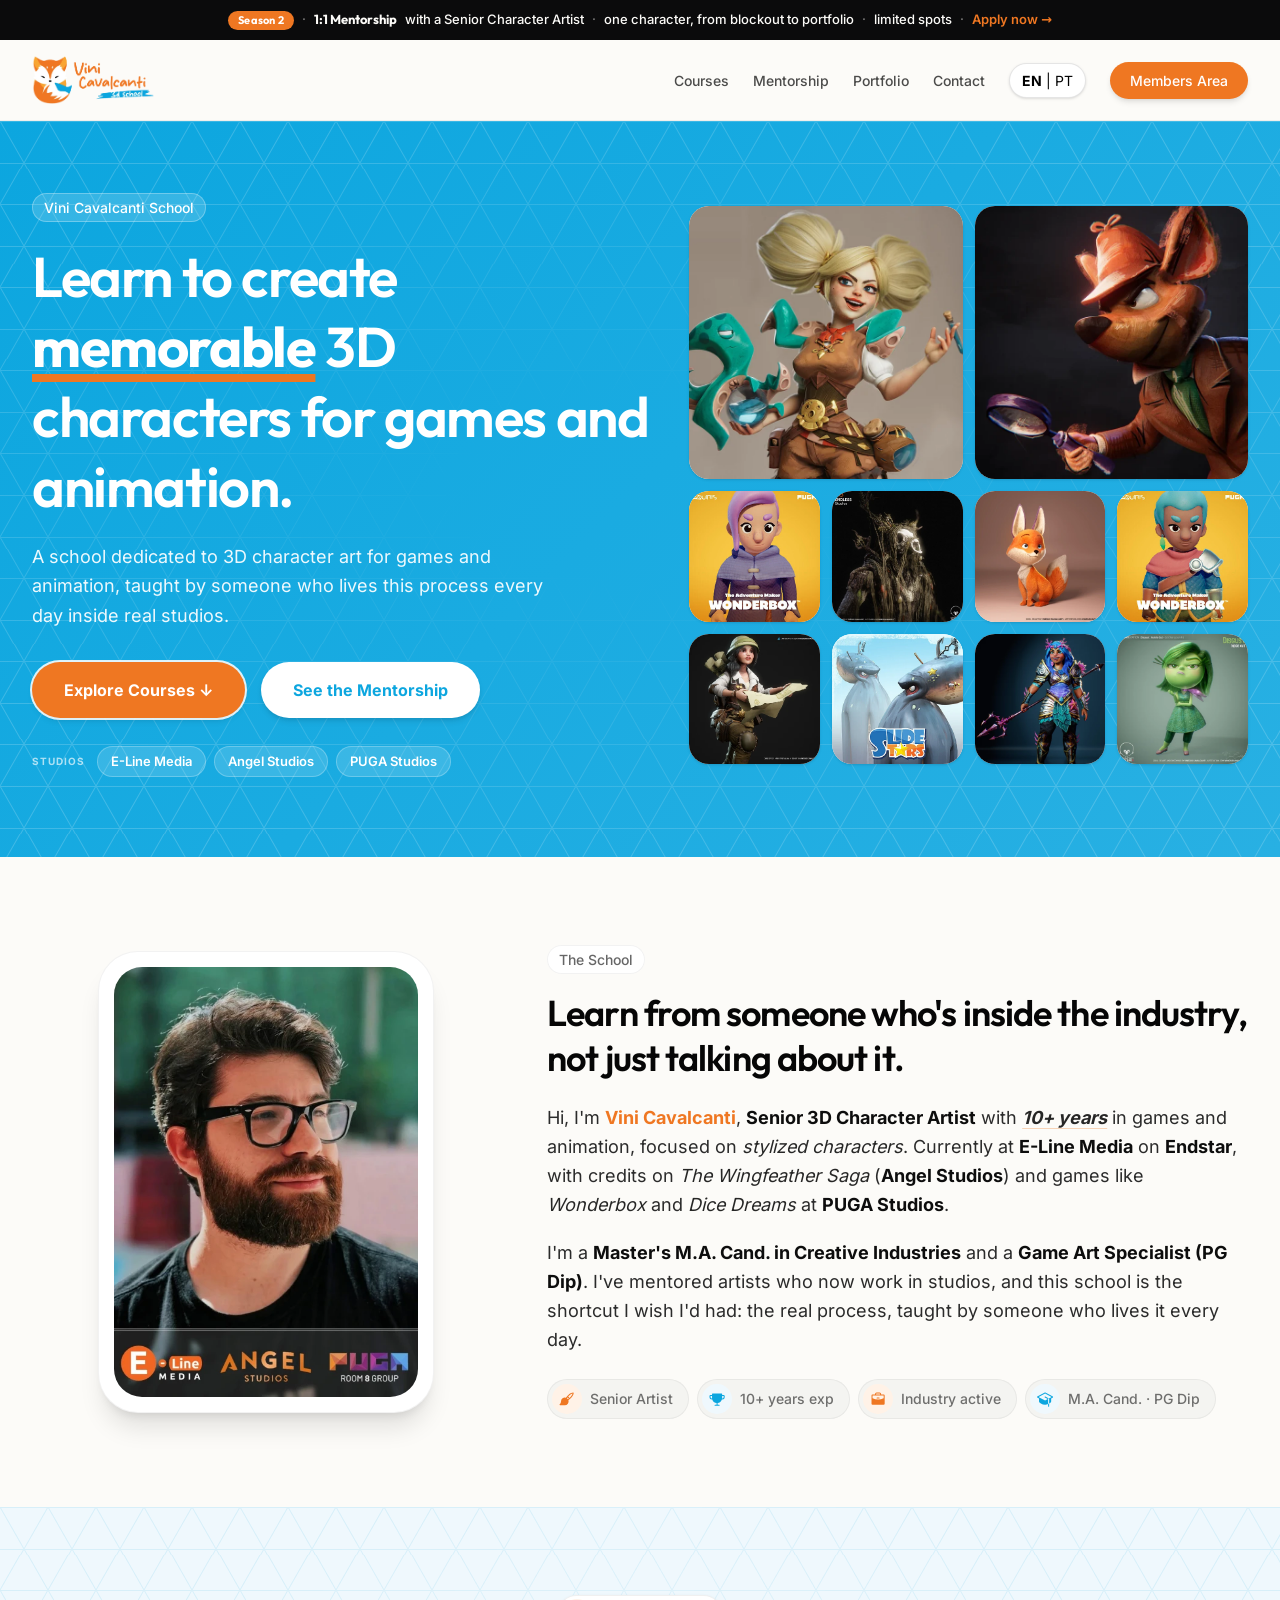
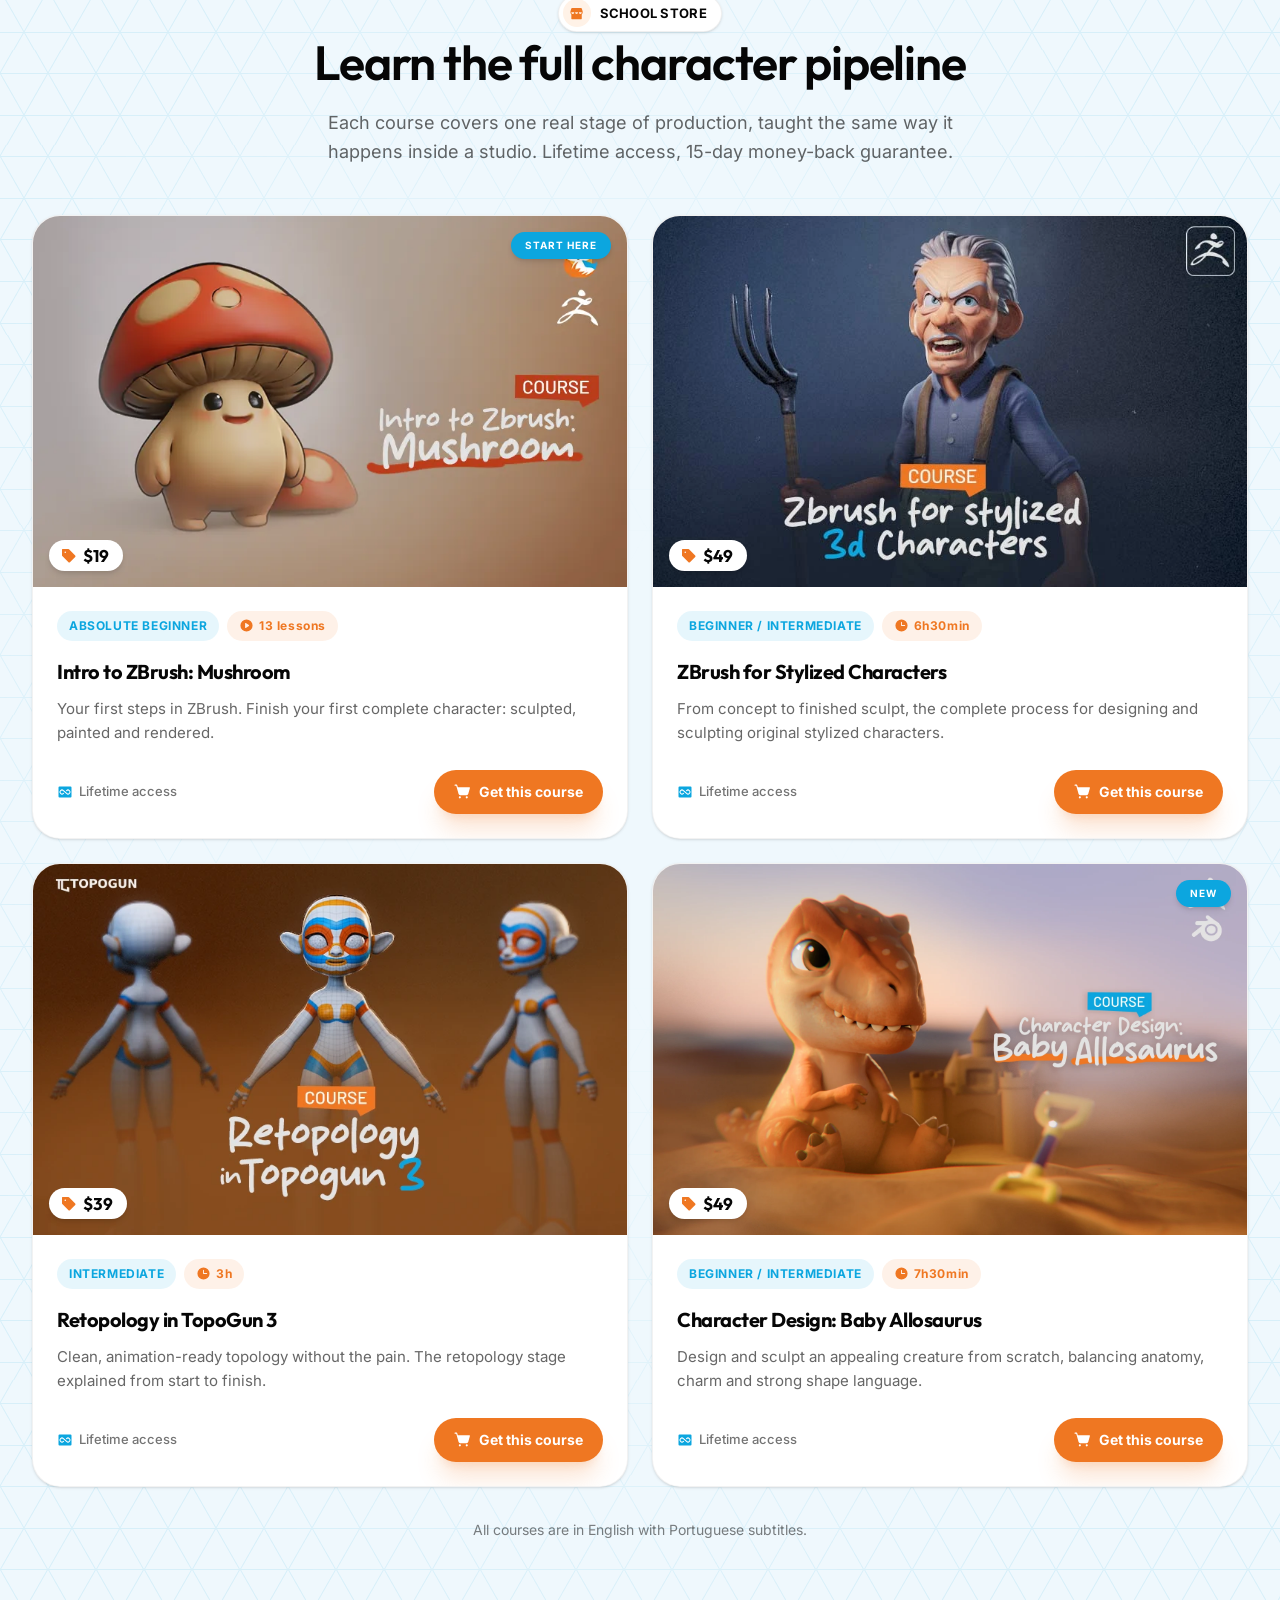
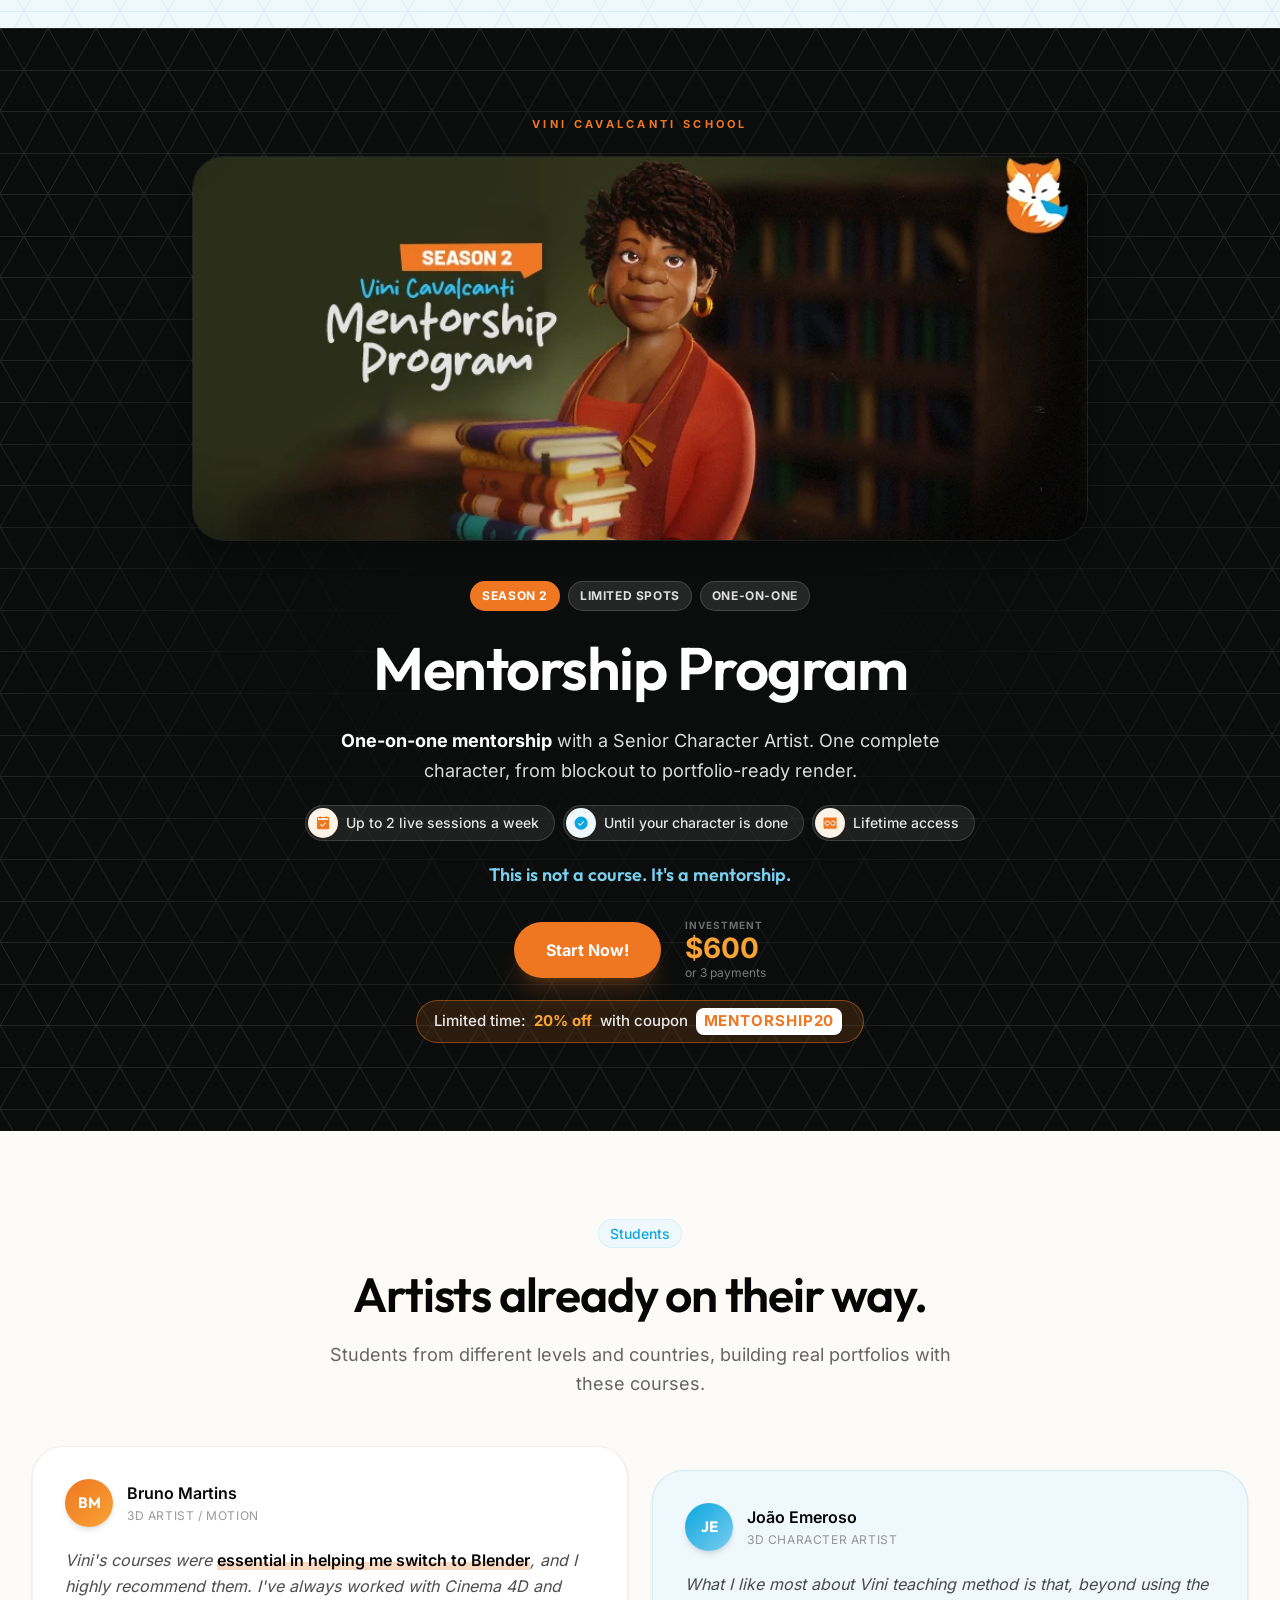
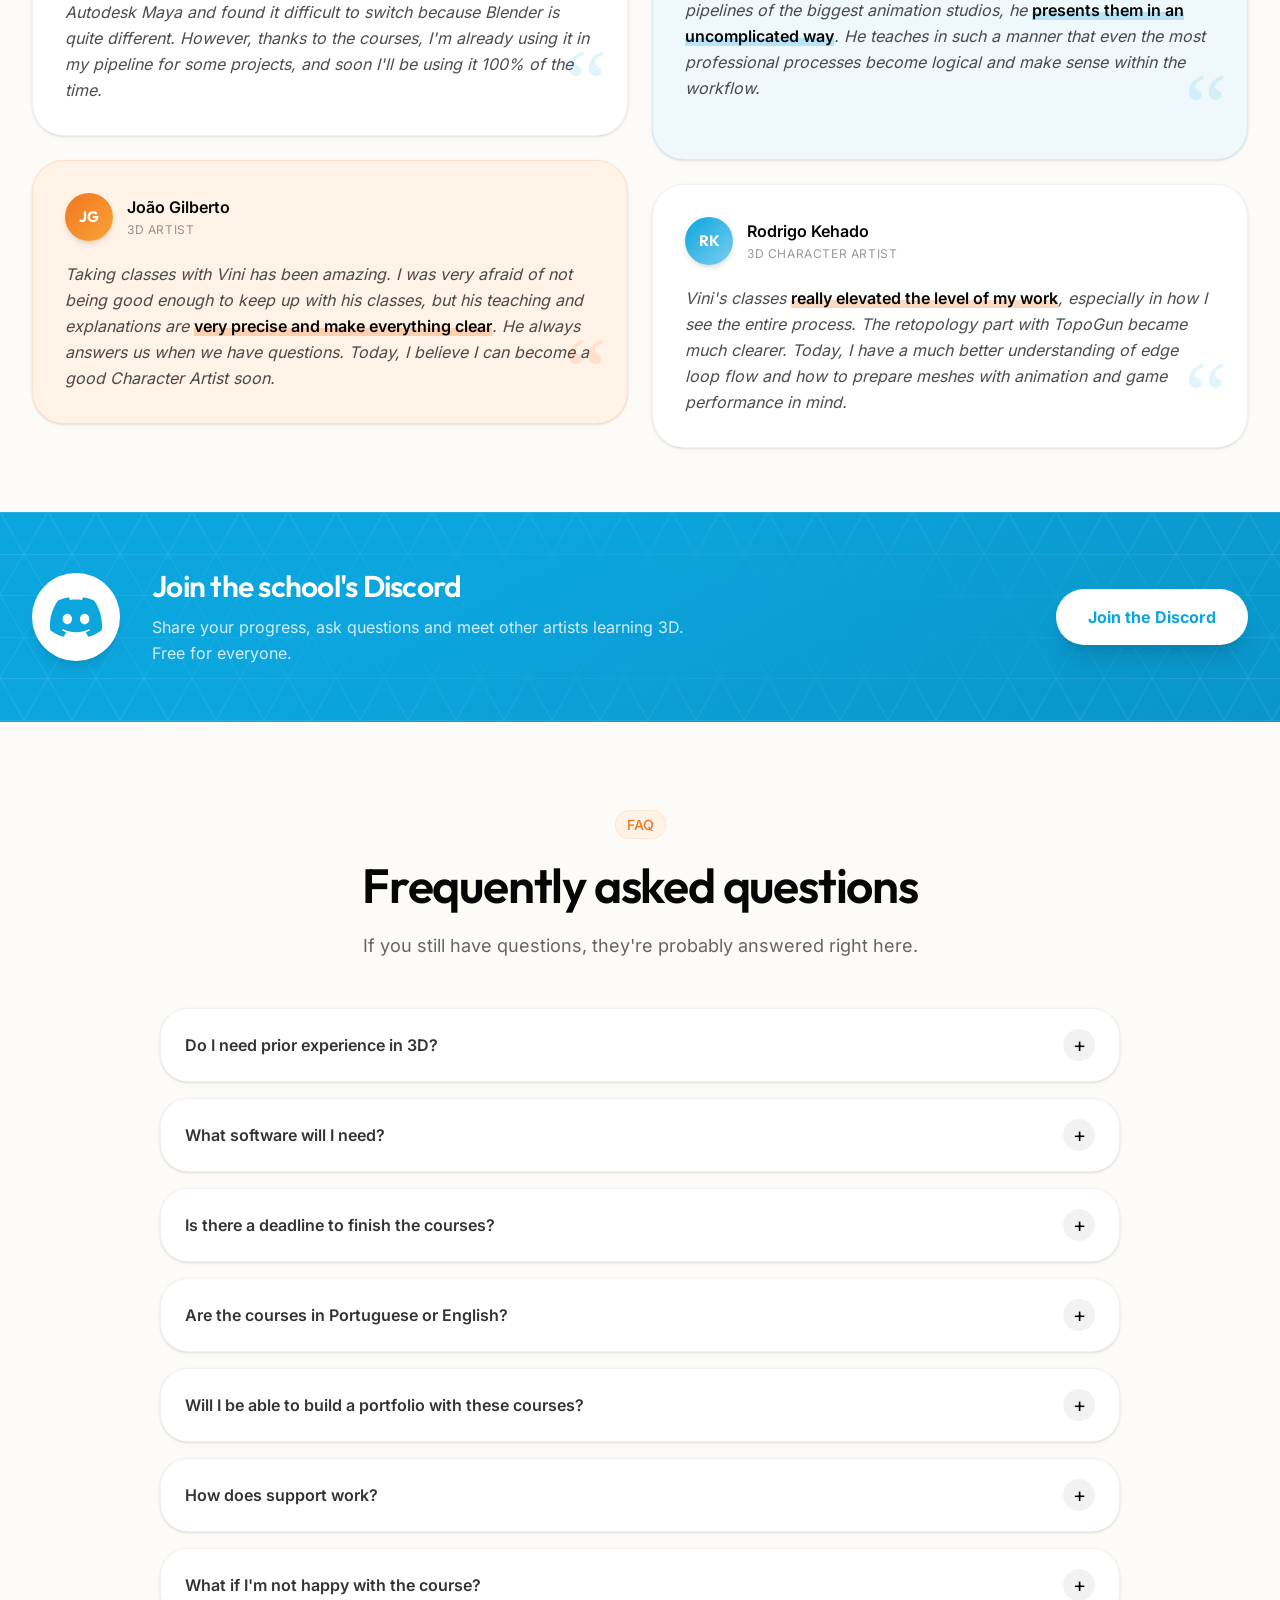
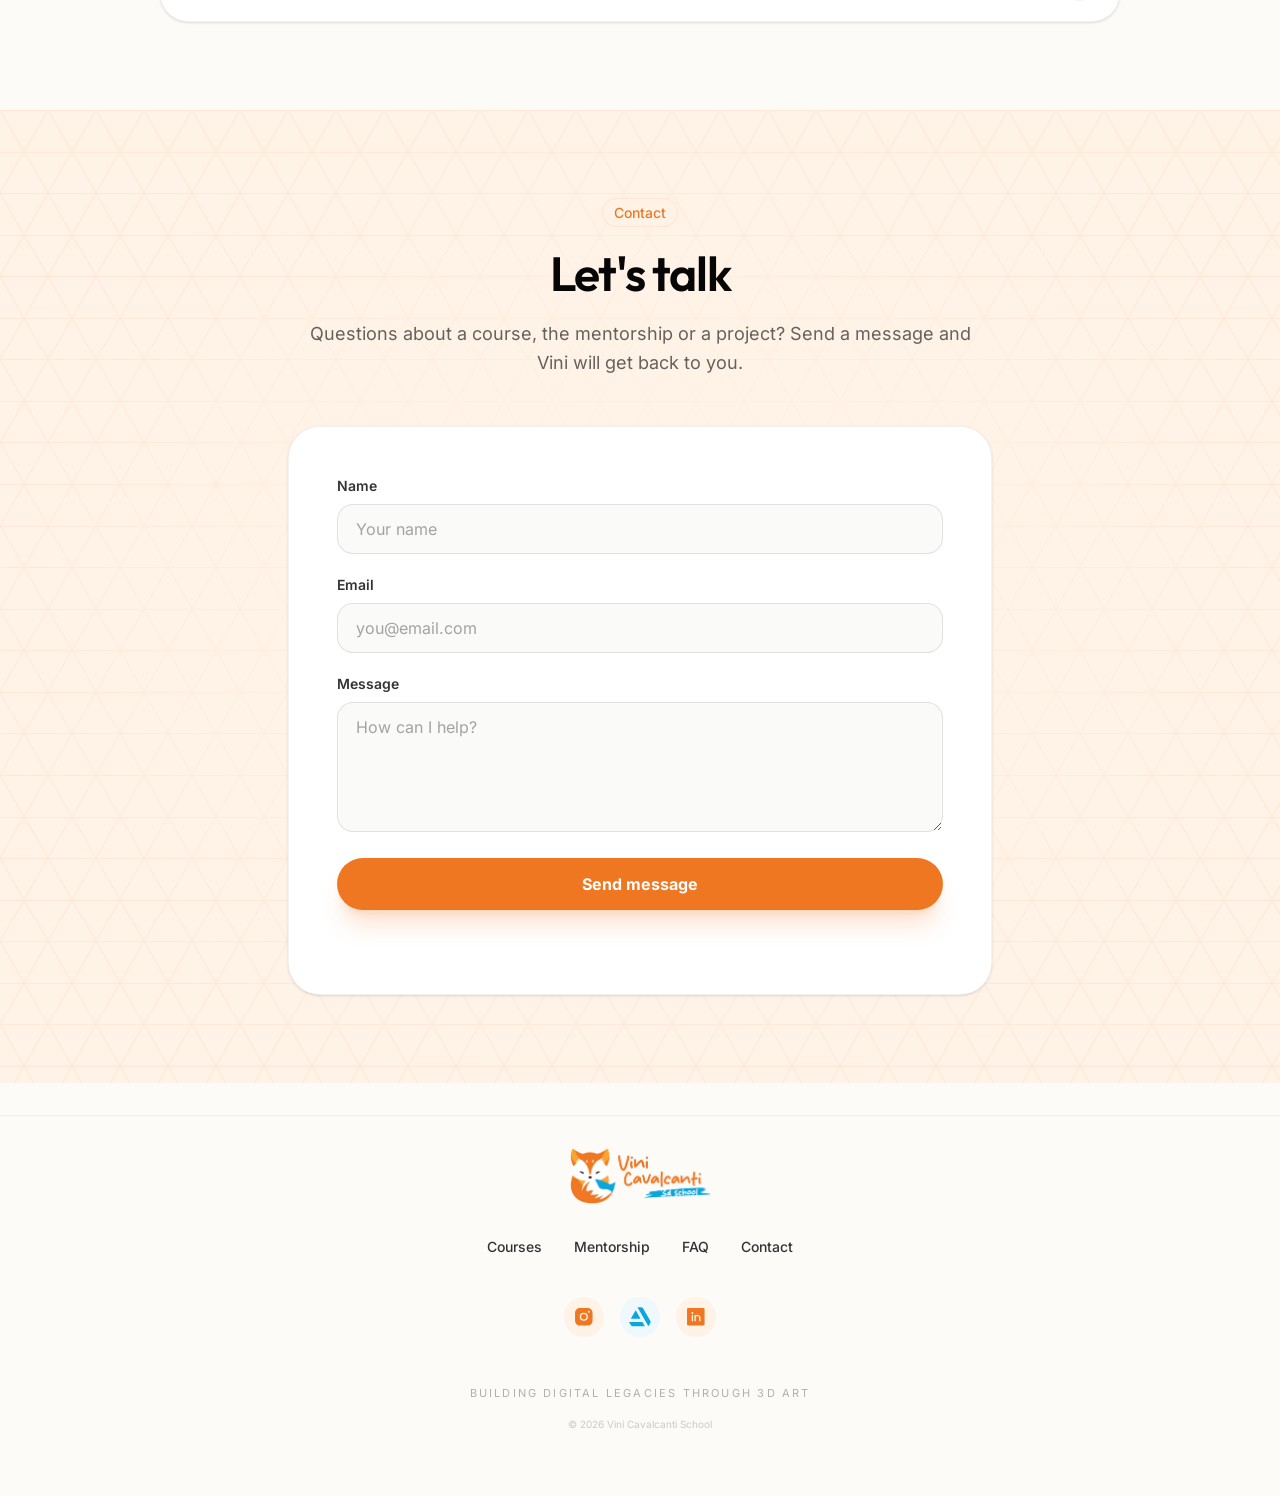
==== index.html @ 5fb20b25 "content: add the alchemist character to the home hero mosaic New artwork (alchemist girl with her oc" ====
<!DOCTYPE html>
<html lang="en">
<head>
  <meta charset="UTF-8">
  <meta name="viewport" content="width=device-width, initial-scale=1.0">
  <title>Vini Cavalcanti School | 3D Character Art Courses &amp; Mentorship</title>
  <meta name="description" content="Learn 3D character art with Senior Character Artist Vini Cavalcanti. Courses on ZBrush sculpting, retopology and character design, plus one-on-one mentorship.">
  <meta name="author" content="Vini Cavalcanti">

  <!-- Open Graph -->
  <meta property="og:type" content="website">
  <meta property="og:url" content="https://vinicavalcanti.com/">
  <meta property="og:title" content="Vini Cavalcanti School | 3D Character Art Courses &amp; Mentorship">
  <meta property="og:description" content="Learn 3D character art with Senior Character Artist Vini Cavalcanti. Courses, bonuses and one-on-one mentorship.">
  <meta property="og:image" content="https://vinicavalcanti.com/images/og-image.png">
  <meta property="og:image:width" content="1200">
  <meta property="og:image:height" content="630">
  <meta property="twitter:card" content="summary_large_image">
  <meta property="twitter:title" content="Vini Cavalcanti School | 3D Character Art Courses &amp; Mentorship">
  <meta property="twitter:description" content="Learn 3D character art with Senior Character Artist Vini Cavalcanti. Courses, bonuses and one-on-one mentorship.">
  <meta property="twitter:image" content="https://vinicavalcanti.com/images/og-image.png">

  <link rel="canonical" href="https://vinicavalcanti.com/">
  <link rel="icon" href="/favicon.ico" sizes="48x48">
  <link rel="icon" type="image/png" href="images/favicon_vini_cavalcanti.png">

  <link rel="preload" href="fonts/inter-400.woff2" as="font" type="font/woff2" crossorigin>
  <link rel="preload" href="fonts/inter-600.woff2" as="font" type="font/woff2" crossorigin>
  <link rel="preload" href="fonts/outfit-700.woff2" as="font" type="font/woff2" crossorigin>
  <link rel="stylesheet" href="css/styles.css">

  <script type="application/ld+json">
  {
    "@context": "https://schema.org",
    "@type": "EducationalOrganization",
    "name": "Vini Cavalcanti School",
    "url": "https://vinicavalcanti.com",
    "sameAs": [
      "https://www.instagram.com/vinicavalcntiart",
      "https://www.artstation.com/viniciuscavalcanti",
      "https://www.linkedin.com/in/vinicavalcnti"
    ]
  }
  </script>
<!-- Meta Pixel Code -->
<script>
if (window.location.hostname === 'vinicavalcanti.com' || window.location.hostname.endsWith('.vinicavalcanti.com')) {
  var px = new Image();
  px.src = 'https://www.facebook.com/tr?id=999436976070756&ev=PageView&dl='
    + encodeURIComponent(location.href) + '&rl=' + encodeURIComponent(document.referrer)
    + '&if=false&ts=' + Date.now();
}
</script>
<noscript><img height="1" width="1" style="display:none"
src="https://www.facebook.com/tr?id=999436976070756&ev=PageView&noscript=1"
/></noscript>
<!-- End Meta Pixel Code -->
<!-- Google tag (gtag.js) -->
<script async src="https://www.googletagmanager.com/gtag/js?id=G-ZQB2W7YE9M"></script>
<script>
  window.dataLayer = window.dataLayer || [];
  function gtag(){dataLayer.push(arguments);}
  gtag('js', new Date());
  gtag('config', 'G-ZQB2W7YE9M');
</script>
</head>
<body id="top">

<!-- SECTION: promo-bar (home only: mentorship announcement above the sticky header; whole bar is the link) -->
<a class="promo-bar" id="promo-bar" href="./mentorship/one-on-one-mentorship/">
  <span class="promo-bar__pill">Season 2</span>
  <span class="promo-bar__sep" aria-hidden="true">&middot;</span>
  <span class="promo-bar__title">1:1 Mentorship</span>
  <span class="promo-bar__title-ext promo-bar__d">with a Senior Character Artist</span>
  <span class="promo-bar__sep promo-bar__d promo-bar__x" aria-hidden="true">&middot;</span>
  <span class="promo-bar__desc promo-bar__desc--a promo-bar__d promo-bar__x">one character, from blockout to portfolio</span>
  <span class="promo-bar__sep promo-bar__d promo-bar__x" aria-hidden="true">&middot;</span>
  <span class="promo-bar__desc promo-bar__desc--b promo-bar__d promo-bar__x">limited spots</span>
  <span class="promo-bar__sep" aria-hidden="true">&middot;</span>
  <span class="promo-bar__cta promo-bar__cta--long promo-bar__d">Apply now &rarr;</span>
  <span class="promo-bar__cta promo-bar__cta--short">Apply &rarr;</span>
</a>

<!-- SECTION: header (replica of vinicavalcanti.com root header) -->
<header class="site-header">
  <nav class="container site-header__nav" aria-label="Main navigation">
    <a href="#top" class="site-header__logo" id="nav-logo-link">
      <img src="images/logo_vini_cavalcanti_3D.webp" alt="Vini Cavalcanti School" width="180" height="48" loading="eager" fetchpriority="high" decoding="async">
    </a>
    <div class="site-header__links" id="site-nav-links">
      <a href="#courses" id="nav-link-courses">Courses</a>
      <a href="#mentorship" id="nav-link-mentorship">Mentorship</a>
      <a href="https://www.artstation.com/viniciuscavalcanti" id="nav-link-portfolio" target="_blank" rel="noopener noreferrer">Portfolio</a>
      <a href="#contact" id="nav-link-contact">Contact</a>
      <button class="site-header__lang" type="button">EN | PT</button>
      <a href="https://hotmart.com/en/club/vini-cavalcanti" id="nav-members-desktop" class="btn btn--members" target="_blank" rel="noopener noreferrer">Members Area</a>
    </div>
    <button class="site-header__burger" id="nav-burger" type="button" aria-label="Open menu" aria-expanded="false" aria-controls="mobile-menu">
      <svg xmlns="http://www.w3.org/2000/svg" width="24" height="24" viewBox="0 0 24 24" fill="none" stroke="currentColor" stroke-width="2" stroke-linecap="round" stroke-linejoin="round" aria-hidden="true"><path d="M4 5h16"></path><path d="M4 12h16"></path><path d="M4 19h16"></path></svg>
    </button>
  </nav>
  <div class="site-header__mobile" id="mobile-menu" hidden>
    <a href="#courses">Courses</a>
    <a href="#mentorship">Mentorship</a>
    <a href="https://www.artstation.com/viniciuscavalcanti" target="_blank" rel="noopener noreferrer">Portfolio</a>
    <a href="#contact">Contact</a>
    <a href="https://hotmart.com/en/club/vini-cavalcanti" class="btn btn--members" target="_blank" rel="noopener noreferrer">Members Area</a>
    <button class="site-header__lang" type="button">EN | PT</button>
  </div>
</header>

<main>

<!-- SECTION: hero (light bg, root copy, mosaic art grid like root site) -->
<section class="hero hero--home section--pattern-orange">
  <div class="container hero__grid">
    <div class="hero__content reveal">
      <span class="eyebrow eyebrow--blue">Vini Cavalcanti School</span>
      <h1 class="h-display">Learn to create <span class="accent-orange">memorable</span> 3D characters for games and animation.</h1>
      <p class="hero__sub">A school dedicated to 3D character art for games and animation, taught by someone who lives this process every day inside real studios.</p>
      <div class="hero__cta-row">
        <a href="#courses" id="hero-courses" class="btn btn--primary">Explore Courses &darr;</a>
        <a href="#mentorship" id="hero-mentorship" class="btn btn--inverse">See the Mentorship</a>
      </div>
      <div class="hero__studios">
        <span class="hero__studios-label">Studios</span>
        <span>E-Line Media</span>
        <span>Angel Studios</span>
        <span>PUGA Studios</span>
      </div>
    </div>
    <div class="hero__media reveal">
      <div class="hero-mosaic">
        <a href="https://www.artstation.com/viniciuscavalcanti" class="hm-6" target="_blank" rel="noopener noreferrer"><img src="images/portfolio-alchemist.webp" alt="Stylized alchemist girl with her octopus companion, 3D character by Vini Cavalcanti" width="600" height="600" loading="eager" fetchpriority="high" decoding="async"></a>
        <a href="https://www.artstation.com/viniciuscavalcanti" class="hm-6" target="_blank" rel="noopener noreferrer"><img src="images/portfolio-detective.webp" alt="Stylized detective mouse character by Vini Cavalcanti" width="600" height="600" loading="eager" decoding="async"></a>
        <a href="https://www.artstation.com/viniciuscavalcanti" class="hm-3" target="_blank" rel="noopener noreferrer"><img src="images/portfolio-novice.webp" alt="The Novice, stylized character by Vini Cavalcanti" width="400" height="400" loading="lazy" decoding="async"></a>
        <a href="https://www.artstation.com/viniciuscavalcanti" class="hm-3" target="_blank" rel="noopener noreferrer"><img src="images/portfolio-warden.webp" alt="Warden, stylized character sculpt by Vini Cavalcanti" width="400" height="400" loading="lazy" decoding="async"></a>
        <a href="https://www.artstation.com/viniciuscavalcanti" class="hm-3" target="_blank" rel="noopener noreferrer"><img src="images/portfolio-foxboard.webp" alt="Fox character design board by Vini Cavalcanti" width="400" height="400" loading="lazy" decoding="async"></a>
        <a href="https://www.artstation.com/viniciuscavalcanti" class="hm-3" target="_blank" rel="noopener noreferrer"><img src="images/portfolio-warrior.webp" alt="The Warrior, stylized character by Vini Cavalcanti" width="400" height="400" loading="lazy" decoding="async"></a>
        <a href="https://www.artstation.com/viniciuscavalcanti" class="hm-3" target="_blank" rel="noopener noreferrer"><img src="images/portfolio-render.webp" alt="Explorer character render by Vini Cavalcanti" width="400" height="400" loading="lazy" decoding="async"></a>
        <a href="https://www.artstation.com/viniciuscavalcanti" class="hm-3" target="_blank" rel="noopener noreferrer"><img src="images/portfolio-stars.webp" alt="Slide Stars characters by Vini Cavalcanti" width="400" height="400" loading="lazy" decoding="async"></a>
        <a href="https://www.artstation.com/viniciuscavalcanti" class="hm-3" target="_blank" rel="noopener noreferrer"><img src="images/vinicius-cavalcanti-boardinsta01-3.webp" alt="Armored warrior character design by Vini Cavalcanti" width="400" height="533" loading="lazy" decoding="async"></a>
        <a href="https://www.artstation.com/viniciuscavalcanti" class="hm-3" target="_blank" rel="noopener noreferrer"><img src="images/vinicius-cavalcanti-board1-1_1x.webp" alt="Character design board by Vini Cavalcanti" width="400" height="400" loading="lazy" decoding="async"></a>
      </div>
    </div>
  </div>
</section>

<!-- SECTION: school (about Vini, same position and text as root site) -->
<section class="section instructor" id="about">
  <div class="container instructor__grid">
    <div class="instructor__photo reveal">
      <img src="images/about_vini_photo.webp" alt="Vini Cavalcanti, Senior 3D Character Artist" width="490" height="760" loading="lazy" decoding="async">
    </div>
    <div class="instructor__body reveal">
      <span class="eyebrow eyebrow--neutral">The School</span>
      <h2 class="h-display">Learn from someone who's inside the industry, not just talking about it.</h2>
      <div class="instructor__bio">
        <p>Hi, I'm <span class="accent-orange">Vini Cavalcanti</span>, <strong>Senior 3D Character Artist</strong> with <strong><em class="u-orange">10+ years</em></strong> in games and animation, focused on <em>stylized characters</em>. Currently at <strong>E-Line Media</strong> on <strong>Endstar</strong>, with credits on <em>The Wingfeather Saga</em> (<strong>Angel Studios</strong>) and games like <em>Wonderbox</em> and <em>Dice Dreams</em> at <strong>PUGA Studios</strong>.</p>
        <p>I'm a <strong>Master's M.A. Cand. in Creative Industries</strong> and a <strong>Game Art Specialist (PG Dip)</strong>. I've mentored artists who now work in studios, and this school is the shortcut I wish I'd had: the real process, taught by someone who lives it every day.</p>
      </div>
      <div class="instructor__pills">
        <span><span class="ico ico--orange ico--sm"><svg class="ph" viewBox="0 0 256 256" fill="currentColor" aria-hidden="true" focusable="false"><path d="M232,32a8,8,0,0,0-8-8c-44.08,0-89.31,49.71-114.43,82.63A60,60,0,0,0,32,164c0,30.88-19.54,44.73-20.47,45.37A8,8,0,0,0,16,224H92a60,60,0,0,0,57.37-77.57C182.3,121.31,232,76.08,232,32ZM124.42,113.55q5.14-6.66,10.09-12.55A76.23,76.23,0,0,1,155,121.49q-5.9,4.94-12.55,10.09A60.54,60.54,0,0,0,124.42,113.55Zm42.7-2.68a92.57,92.57,0,0,0-22-22c31.78-34.53,55.75-45,69.9-47.91C212.17,55.12,201.65,79.09,167.12,110.87Z"/></svg></span><span class="pill__text">Senior Artist</span></span>
        <span><span class="ico ico--blue ico--sm"><svg class="ph" viewBox="0 0 256 256" fill="currentColor" aria-hidden="true" focusable="false"><path d="M232,64H208V48a8,8,0,0,0-8-8H56a8,8,0,0,0-8,8V64H24A16,16,0,0,0,8,80V96a40,40,0,0,0,40,40h3.65A80.13,80.13,0,0,0,120,191.61V216H96a8,8,0,0,0,0,16h64a8,8,0,0,0,0-16H136V191.58c31.94-3.23,58.44-25.64,68.08-55.58H208a40,40,0,0,0,40-40V80A16,16,0,0,0,232,64ZM48,120A24,24,0,0,1,24,96V80H48v32q0,4,.39,8ZM232,96a24,24,0,0,1-24,24h-.5a81.81,81.81,0,0,0,.5-8.9V80h24Z"/></svg></span><span class="pill__text">10+ years exp</span></span>
        <span><span class="ico ico--orange ico--sm"><svg class="ph" viewBox="0 0 256 256" fill="currentColor" aria-hidden="true" focusable="false"><path d="M152,112a8,8,0,0,1-8,8H112a8,8,0,0,1,0-16h32A8,8,0,0,1,152,112Zm80-40V200a16,16,0,0,1-16,16H40a16,16,0,0,1-16-16V72A16,16,0,0,1,40,56H80V48a24,24,0,0,1,24-24h48a24,24,0,0,1,24,24v8h40A16,16,0,0,1,232,72ZM96,56h64V48a8,8,0,0,0-8-8H104a8,8,0,0,0-8,8Zm120,57.61V72H40v41.61A184,184,0,0,0,128,136,184,184,0,0,0,216,113.61Z"/></svg></span><span class="pill__text">Industry active</span></span>
        <span><span class="ico ico--blue ico--sm"><svg class="ph" viewBox="0 0 256 256" fill="currentColor" aria-hidden="true" focusable="false"><path d="M176,207.24a119,119,0,0,0,16-7.73V240a8,8,0,0,1-16,0Zm11.76-88.43-56-29.87a8,8,0,0,0-7.52,14.12L171,128l17-9.06Zm64-29.87-120-64a8,8,0,0,0-7.52,0l-120,64a8,8,0,0,0,0,14.12L32,117.87v48.42a15.91,15.91,0,0,0,4.06,10.65C49.16,191.53,78.51,216,128,216a130,130,0,0,0,48-8.76V130.67L171,128l-43,22.93L43.83,106l0,0L25,96,128,41.07,231,96l-18.78,10-.06,0L188,118.94a8,8,0,0,1,4,6.93v73.64a115.63,115.63,0,0,0,27.94-22.57A15.91,15.91,0,0,0,224,166.29V117.87l27.76-14.81a8,8,0,0,0,0-14.12Z"/></svg></span><span class="pill__text">M.A. Cand. &middot; PG Dip</span></span>
      </div>
    </div>
  </div>
</section>

<!-- SECTION: courses -->
<section class="section section--store section--pattern-blue" id="courses">
  <div class="container">
    <div class="section__head reveal">
      <span class="store-sign"><span class="ico ico--orange ico--sm"><svg class="ph" viewBox="0 0 256 256" fill="currentColor" aria-hidden="true" focusable="false"><path d="M231.69,93.81,217.35,43.6A16.07,16.07,0,0,0,202,32H54A16.07,16.07,0,0,0,38.65,43.6L24.31,93.81A7.94,7.94,0,0,0,24,96v16a40,40,0,0,0,16,32v72a8,8,0,0,0,8,8H208a8,8,0,0,0,8-8V144a40,40,0,0,0,16-32V96A7.94,7.94,0,0,0,231.69,93.81ZM88,112a24,24,0,0,1-35.12,21.26,7.88,7.88,0,0,0-1.82-1.06A24,24,0,0,1,40,112v-8H88Zm64,0a24,24,0,0,1-48,0v-8h48Zm64,0a24,24,0,0,1-11.07,20.2,8.08,8.08,0,0,0-1.8,1.05A24,24,0,0,1,168,112v-8h48Z"/></svg></span><span class="pill__text">School store</span></span>
      <h2 class="h-display">Learn the full character pipeline</h2>
      <p class="section__lead">Each course covers one real stage of production, taught the same way it happens inside a studio. Lifetime access, 15-day money-back guarantee.</p>
    </div>
    <div class="grid-3">
      <article class="card course-card reveal">
        <span class="course-card__ribbon">START HERE</span>
        <div class="course-card__media">
          <img src="images/course-Intro_Zbrush_Mushroom.webp" alt="Intro to ZBrush: Mushroom course art" width="800" height="500" loading="lazy" decoding="async">
          <span class="course-card__pricetag"><svg class="ph" viewBox="0 0 256 256" fill="currentColor" aria-hidden="true" focusable="false"><path d="M243.31,136,144,36.69A15.86,15.86,0,0,0,132.69,32H40a8,8,0,0,0-8,8v92.69A15.86,15.86,0,0,0,36.69,144L136,243.31a16,16,0,0,0,22.63,0l84.68-84.68a16,16,0,0,0,0-22.63ZM84,96A12,12,0,1,1,96,84,12,12,0,0,1,84,96Z"/></svg><span class="course-card__pricetag-value">$19</span></span>
        </div>
        <div class="course-card__body">
          <div class="course-card__badges">
            <span class="badge badge--level">Absolute Beginner</span>
            <span class="badge badge--meta"><svg class="ph" viewBox="0 0 256 256" fill="currentColor" aria-hidden="true" focusable="false"><path d="M128,24A104,104,0,1,0,232,128,104.11,104.11,0,0,0,128,24Zm40.55,110.58-52,36A8,8,0,0,1,104,164V92a8,8,0,0,1,12.55-6.58l52,36a8,8,0,0,1,0,13.16Z"/></svg><span class="pill__text">13 lessons</span></span>
          </div>
          <h3>Intro to ZBrush: Mushroom</h3>
          <p>Your first steps in ZBrush. Finish your first complete character: sculpted, painted and rendered.</p>
          <div class="course-card__foot">
            <span class="course-card__meta"><svg class="ph" viewBox="0 0 256 256" fill="currentColor" aria-hidden="true" focusable="false"><path d="M216,40H40A16,16,0,0,0,24,56V200a16,16,0,0,0,16,16H216a16,16,0,0,0,16-16V56A16,16,0,0,0,216,40ZM204.28,156.28a40,40,0,0,1-56.4.17L97.29,111.34,97,111A24,24,0,1,0,97,145c.36-.36.71-.73,1-1.1a8,8,0,1,1,12,10.6c-.55.62-1.13,1.23-1.71,1.81a40,40,0,1,1-.17-56.73l50.58,45.11.33.31A24,24,0,1,0,159,111c-.36.36-.7.72-1,1.1a8,8,0,0,1-12-10.59c.54-.62,1.12-1.24,1.71-1.82a40,40,0,0,1,56.57,56.56Z"/></svg><span class="pill__text">Lifetime access</span></span>
            <a href="./courses/intro-to-zbrush-mushroom/" class="btn btn--primary btn--sm"><svg class="ph" viewBox="0 0 256 256" fill="currentColor" aria-hidden="true" focusable="false"><path d="M239.71,74.14l-25.64,92.28A24.06,24.06,0,0,1,191,184H92.16A24.06,24.06,0,0,1,69,166.42L33.92,40H16a8,8,0,0,1,0-16H40a8,8,0,0,1,7.71,5.86L57.19,64H232a8,8,0,0,1,7.71,10.14ZM88,200a16,16,0,1,0,16,16A16,16,0,0,0,88,200Zm104,0a16,16,0,1,0,16,16A16,16,0,0,0,192,200Z"/></svg><span class="pill__text">Get this course</span></a>
          </div>
        </div>
      </article>
      <article class="card course-card course-card--tag-top reveal">
        <div class="course-card__media">
          <img src="images/course-Zbrush_For_Stylized_Characters.webp" alt="ZBrush for Stylized Characters course art" width="800" height="500" loading="lazy" decoding="async">
          <span class="course-card__pricetag"><svg class="ph" viewBox="0 0 256 256" fill="currentColor" aria-hidden="true" focusable="false"><path d="M243.31,136,144,36.69A15.86,15.86,0,0,0,132.69,32H40a8,8,0,0,0-8,8v92.69A15.86,15.86,0,0,0,36.69,144L136,243.31a16,16,0,0,0,22.63,0l84.68-84.68a16,16,0,0,0,0-22.63ZM84,96A12,12,0,1,1,96,84,12,12,0,0,1,84,96Z"/></svg><span class="course-card__pricetag-value">$49</span></span>
        </div>
        <div class="course-card__body">
          <div class="course-card__badges">
            <span class="badge badge--level">Beginner / Intermediate</span>
            <span class="badge badge--meta"><svg class="ph" viewBox="0 0 256 256" fill="currentColor" aria-hidden="true" focusable="false"><path d="M128,24A104,104,0,1,0,232,128,104.11,104.11,0,0,0,128,24Zm56,112H128a8,8,0,0,1-8-8V72a8,8,0,0,1,16,0v48h48a8,8,0,0,1,0,16Z"/></svg><span class="pill__text">6h30min</span></span>
          </div>
          <h3>ZBrush for Stylized Characters</h3>
          <p>From concept to finished sculpt, the complete process for designing and sculpting original stylized characters.</p>
          <div class="course-card__foot">
            <span class="course-card__meta"><svg class="ph" viewBox="0 0 256 256" fill="currentColor" aria-hidden="true" focusable="false"><path d="M216,40H40A16,16,0,0,0,24,56V200a16,16,0,0,0,16,16H216a16,16,0,0,0,16-16V56A16,16,0,0,0,216,40ZM204.28,156.28a40,40,0,0,1-56.4.17L97.29,111.34,97,111A24,24,0,1,0,97,145c.36-.36.71-.73,1-1.1a8,8,0,1,1,12,10.6c-.55.62-1.13,1.23-1.71,1.81a40,40,0,1,1-.17-56.73l50.58,45.11.33.31A24,24,0,1,0,159,111c-.36.36-.7.72-1,1.1a8,8,0,0,1-12-10.59c.54-.62,1.12-1.24,1.71-1.82a40,40,0,0,1,56.57,56.56Z"/></svg><span class="pill__text">Lifetime access</span></span>
            <a href="./courses/zbrush-for-stylized-characters/" class="btn btn--primary btn--sm"><svg class="ph" viewBox="0 0 256 256" fill="currentColor" aria-hidden="true" focusable="false"><path d="M239.71,74.14l-25.64,92.28A24.06,24.06,0,0,1,191,184H92.16A24.06,24.06,0,0,1,69,166.42L33.92,40H16a8,8,0,0,1,0-16H40a8,8,0,0,1,7.71,5.86L57.19,64H232a8,8,0,0,1,7.71,10.14ZM88,200a16,16,0,1,0,16,16A16,16,0,0,0,88,200Zm104,0a16,16,0,1,0,16,16A16,16,0,0,0,192,200Z"/></svg><span class="pill__text">Get this course</span></a>
          </div>
        </div>
      </article>
      <article class="card course-card reveal">
        <div class="course-card__media">
          <img src="images/course_retopologia_in_topoGun3.webp" alt="Retopology in TopoGun 3 course art" width="800" height="500" loading="lazy" decoding="async">
          <span class="course-card__pricetag"><svg class="ph" viewBox="0 0 256 256" fill="currentColor" aria-hidden="true" focusable="false"><path d="M243.31,136,144,36.69A15.86,15.86,0,0,0,132.69,32H40a8,8,0,0,0-8,8v92.69A15.86,15.86,0,0,0,36.69,144L136,243.31a16,16,0,0,0,22.63,0l84.68-84.68a16,16,0,0,0,0-22.63ZM84,96A12,12,0,1,1,96,84,12,12,0,0,1,84,96Z"/></svg><span class="course-card__pricetag-value">$39</span></span>
        </div>
        <div class="course-card__body">
          <div class="course-card__badges">
            <span class="badge badge--level">Intermediate</span>
            <span class="badge badge--meta"><svg class="ph" viewBox="0 0 256 256" fill="currentColor" aria-hidden="true" focusable="false"><path d="M128,24A104,104,0,1,0,232,128,104.11,104.11,0,0,0,128,24Zm56,112H128a8,8,0,0,1-8-8V72a8,8,0,0,1,16,0v48h48a8,8,0,0,1,0,16Z"/></svg><span class="pill__text">3h</span></span>
          </div>
          <h3>Retopology in TopoGun 3</h3>
          <p>Clean, animation-ready topology without the pain. The retopology stage explained from start to finish.</p>
          <div class="course-card__foot">
            <span class="course-card__meta"><svg class="ph" viewBox="0 0 256 256" fill="currentColor" aria-hidden="true" focusable="false"><path d="M216,40H40A16,16,0,0,0,24,56V200a16,16,0,0,0,16,16H216a16,16,0,0,0,16-16V56A16,16,0,0,0,216,40ZM204.28,156.28a40,40,0,0,1-56.4.17L97.29,111.34,97,111A24,24,0,1,0,97,145c.36-.36.71-.73,1-1.1a8,8,0,1,1,12,10.6c-.55.62-1.13,1.23-1.71,1.81a40,40,0,1,1-.17-56.73l50.58,45.11.33.31A24,24,0,1,0,159,111c-.36.36-.7.72-1,1.1a8,8,0,0,1-12-10.59c.54-.62,1.12-1.24,1.71-1.82a40,40,0,0,1,56.57,56.56Z"/></svg><span class="pill__text">Lifetime access</span></span>
            <a href="./courses/retopology-in-topogun-3/" class="btn btn--primary btn--sm"><svg class="ph" viewBox="0 0 256 256" fill="currentColor" aria-hidden="true" focusable="false"><path d="M239.71,74.14l-25.64,92.28A24.06,24.06,0,0,1,191,184H92.16A24.06,24.06,0,0,1,69,166.42L33.92,40H16a8,8,0,0,1,0-16H40a8,8,0,0,1,7.71,5.86L57.19,64H232a8,8,0,0,1,7.71,10.14ZM88,200a16,16,0,1,0,16,16A16,16,0,0,0,88,200Zm104,0a16,16,0,1,0,16,16A16,16,0,0,0,192,200Z"/></svg><span class="pill__text">Get this course</span></a>
          </div>
        </div>
      </article>
      <article class="card course-card reveal">
        <span class="course-card__ribbon">NEW</span>
        <div class="course-card__media">
          <img src="images/Character_Design_Baby_Allosaurus.webp" alt="Character Design: Baby Allosaurus course art" class="img-focus-right" width="800" height="500" loading="lazy" decoding="async">
          <span class="course-card__pricetag"><svg class="ph" viewBox="0 0 256 256" fill="currentColor" aria-hidden="true" focusable="false"><path d="M243.31,136,144,36.69A15.86,15.86,0,0,0,132.69,32H40a8,8,0,0,0-8,8v92.69A15.86,15.86,0,0,0,36.69,144L136,243.31a16,16,0,0,0,22.63,0l84.68-84.68a16,16,0,0,0,0-22.63ZM84,96A12,12,0,1,1,96,84,12,12,0,0,1,84,96Z"/></svg><span class="course-card__pricetag-value">$49</span></span>
        </div>
        <div class="course-card__body">
          <div class="course-card__badges">
            <span class="badge badge--level">Beginner / Intermediate</span>
            <span class="badge badge--meta"><svg class="ph" viewBox="0 0 256 256" fill="currentColor" aria-hidden="true" focusable="false"><path d="M128,24A104,104,0,1,0,232,128,104.11,104.11,0,0,0,128,24Zm56,112H128a8,8,0,0,1-8-8V72a8,8,0,0,1,16,0v48h48a8,8,0,0,1,0,16Z"/></svg><span class="pill__text">7h30min</span></span>
          </div>
          <h3>Character Design: Baby Allosaurus</h3>
          <p>Design and sculpt an appealing creature from scratch, balancing anatomy, charm and strong shape language.</p>
          <div class="course-card__foot">
            <span class="course-card__meta"><svg class="ph" viewBox="0 0 256 256" fill="currentColor" aria-hidden="true" focusable="false"><path d="M216,40H40A16,16,0,0,0,24,56V200a16,16,0,0,0,16,16H216a16,16,0,0,0,16-16V56A16,16,0,0,0,216,40ZM204.28,156.28a40,40,0,0,1-56.4.17L97.29,111.34,97,111A24,24,0,1,0,97,145c.36-.36.71-.73,1-1.1a8,8,0,1,1,12,10.6c-.55.62-1.13,1.23-1.71,1.81a40,40,0,1,1-.17-56.73l50.58,45.11.33.31A24,24,0,1,0,159,111c-.36.36-.7.72-1,1.1a8,8,0,0,1-12-10.59c.54-.62,1.12-1.24,1.71-1.82a40,40,0,0,1,56.57,56.56Z"/></svg><span class="pill__text">Lifetime access</span></span>
            <a href="./courses/character-design-baby-allosaurus/" class="btn btn--primary btn--sm"><svg class="ph" viewBox="0 0 256 256" fill="currentColor" aria-hidden="true" focusable="false"><path d="M239.71,74.14l-25.64,92.28A24.06,24.06,0,0,1,191,184H92.16A24.06,24.06,0,0,1,69,166.42L33.92,40H16a8,8,0,0,1,0-16H40a8,8,0,0,1,7.71,5.86L57.19,64H232a8,8,0,0,1,7.71,10.14ZM88,200a16,16,0,1,0,16,16A16,16,0,0,0,88,200Zm104,0a16,16,0,1,0,16,16A16,16,0,0,0,192,200Z"/></svg><span class="pill__text">Get this course</span></a>
          </div>
        </div>
      </article>
    </div>
    <p class="courses__note reveal">All courses are in English with Portuguese subtitles.</p>
  </div>
</section>

<!-- SECTION: mentorship (featured dark band, centered banner) -->
<section class="mship-billboard section--pattern-light" id="mentorship">
  <div class="container mship-billboard__inner">
    <div class="mship-billboard__content reveal">
      <span class="mship-billboard__brand">Vini Cavalcanti School</span>
      <div class="mship-billboard__art">
        <img src="images/mentorship_image.webp" alt="Vini Cavalcanti Mentorship Program, Season 2" width="1200" height="514" loading="lazy" decoding="async">
      </div>
      <div class="mship-billboard__badges">
        <span class="badge badge--season">Season 2</span>
        <span class="badge badge--dark">Limited Spots</span>
        <span class="badge badge--dark">One-on-One</span>
      </div>
      <h2 class="h-display">Mentorship Program</h2>
      <p class="mship-billboard__lead"><strong>One-on-one mentorship</strong> with a Senior Character Artist. One complete character, from blockout to portfolio-ready render.</p>
      <ul class="mship-billboard__facts">
        <li><span class="ico ico--orange ico--sm"><svg class="ph" viewBox="0 0 256 256" fill="currentColor" aria-hidden="true" focusable="false"><path d="M208,32H184V24a8,8,0,0,0-16,0v8H88V24a8,8,0,0,0-16,0v8H48A16,16,0,0,0,32,48V208a16,16,0,0,0,16,16H208a16,16,0,0,0,16-16V48A16,16,0,0,0,208,32ZM169.66,133.66l-48,48a8,8,0,0,1-11.32,0l-24-24a8,8,0,0,1,11.32-11.32L116,164.69l42.34-42.35a8,8,0,0,1,11.32,11.32ZM48,80V48H72v8a8,8,0,0,0,16,0V48h80v8a8,8,0,0,0,16,0V48h24V80Z"/></svg></span><span class="pill__text">Up to 2 live sessions a week</span></li>
        <li><span class="ico ico--blue ico--sm"><svg class="ph" viewBox="0 0 256 256" fill="currentColor" aria-hidden="true" focusable="false"><path d="M128,24A104,104,0,1,0,232,128,104.11,104.11,0,0,0,128,24Zm45.66,85.66-56,56a8,8,0,0,1-11.32,0l-24-24a8,8,0,0,1,11.32-11.32L112,148.69l50.34-50.35a8,8,0,0,1,11.32,11.32Z"/></svg></span><span class="pill__text">Until your character is done</span></li>
        <li><span class="ico ico--orange ico--sm"><svg class="ph" viewBox="0 0 256 256" fill="currentColor" aria-hidden="true" focusable="false"><path d="M216,40H40A16,16,0,0,0,24,56V200a16,16,0,0,0,16,16H216a16,16,0,0,0,16-16V56A16,16,0,0,0,216,40ZM204.28,156.28a40,40,0,0,1-56.4.17L97.29,111.34,97,111A24,24,0,1,0,97,145c.36-.36.71-.73,1-1.1a8,8,0,1,1,12,10.6c-.55.62-1.13,1.23-1.71,1.81a40,40,0,1,1-.17-56.73l50.58,45.11.33.31A24,24,0,1,0,159,111c-.36.36-.7.72-1,1.1a8,8,0,0,1-12-10.59c.54-.62,1.12-1.24,1.71-1.82a40,40,0,0,1,56.57,56.56Z"/></svg></span><span class="pill__text">Lifetime access</span></li>
      </ul>
      <p class="mship-billboard__tag">This is not a course. It's a mentorship.</p>
      <div class="mship-billboard__foot">
        <a href="./mentorship/one-on-one-mentorship/" id="mentorship-cta" class="btn btn--primary">Start Now!</a>
        <div class="mship-billboard__price">
          <span>Investment</span>
          <strong>$600</strong>
          <span class="hero__price-note">or 3 payments</span>
        </div>
      </div>
      <p class="mship-billboard__promo" role="note">Limited time: <strong>20% off</strong> with coupon <strong class="mship-billboard__code">MENTORSHIP20</strong></p>
    </div>
  </div>
</section>

<!-- SECTION: testimonials (student quotes, editorial cards) -->
<section class="section tstm" id="testimonials">
  <div class="container">
    <div class="section__head reveal">
      <span class="eyebrow eyebrow--blue">Students</span>
      <h2 class="h-display">Artists already on their way.</h2>
      <p class="section__lead">Students from different levels and countries, building real portfolios with these courses.</p>
    </div>
    <div class="tstm__row reveal">
      <figure class="tstm-card">
        <figcaption class="tstm-card__head">
          <span class="tstm-card__avatar tstm-card__avatar--orange" aria-hidden="true">BM</span>
          <span class="tstm-card__who"><strong>Bruno Martins</strong><span>3D Artist / Motion</span></span>
        </figcaption>
        <blockquote>Vini's courses were <span class="hl">essential in helping me switch to Blender</span>, and I highly recommend them. I've always worked with Cinema 4D and Autodesk Maya and found it difficult to switch because Blender is quite different. However, thanks to the courses, I'm already using it in my pipeline for some projects, and soon I'll be using it 100% of the time.</blockquote>
        <div class="tstm-card__mark" aria-hidden="true">&ldquo;</div>
      </figure>
      <figure class="tstm-card tstm-card--blue">
        <figcaption class="tstm-card__head">
          <span class="tstm-card__avatar tstm-card__avatar--blue" aria-hidden="true">JE</span>
          <span class="tstm-card__who"><strong>Jo&atilde;o Emeroso</strong><span>3D Character Artist</span></span>
        </figcaption>
        <blockquote>What I like most about Vini teaching method is that, beyond using the pipelines of the biggest animation studios, he <span class="hl">presents them in an uncomplicated way</span>. He teaches in such a manner that even the most professional processes become logical and make sense within the workflow.</blockquote>
        <div class="tstm-card__mark" aria-hidden="true">&ldquo;</div>
      </figure>
      <figure class="tstm-card tstm-card--orange">
        <figcaption class="tstm-card__head">
          <span class="tstm-card__avatar tstm-card__avatar--orange" aria-hidden="true">JG</span>
          <span class="tstm-card__who"><strong>Jo&atilde;o Gilberto</strong><span>3D Artist</span></span>
        </figcaption>
        <blockquote>Taking classes with Vini has been amazing. I was very afraid of not being good enough to keep up with his classes, but his teaching and explanations are <span class="hl">very precise and make everything clear</span>. He always answers us when we have questions. Today, I believe I can become a good Character Artist soon.</blockquote>
        <div class="tstm-card__mark" aria-hidden="true">&ldquo;</div>
      </figure>
      <figure class="tstm-card">
        <figcaption class="tstm-card__head">
          <span class="tstm-card__avatar tstm-card__avatar--blue" aria-hidden="true">RK</span>
          <span class="tstm-card__who"><strong>Rodrigo Kehado</strong><span>3D Character Artist</span></span>
        </figcaption>
        <blockquote>Vini's classes <span class="hl">really elevated the level of my work</span>, especially in how I see the entire process. The retopology part with TopoGun became much clearer. Today, I have a much better understanding of edge loop flow and how to prepare meshes with animation and game performance in mind.</blockquote>
        <div class="tstm-card__mark" aria-hidden="true">&ldquo;</div>
      </figure>
    </div>
  </div>
</section>

<!-- SECTION: discord (school community banner) -->
<section class="section section--compact discord-banner section--pattern-light" id="discord">
  <div class="container discord-banner__inner">
    <div class="discord-banner__badge reveal">
      <svg class="si" viewBox="0 0 24 24" fill="currentColor" aria-hidden="true" focusable="false"><path d="M20.317 4.3698a19.7913 19.7913 0 00-4.8851-1.5152.0741.0741 0 00-.0785.0371c-.211.3753-.4447.8648-.6083 1.2495-1.8447-.2762-3.68-.2762-5.4868 0-.1636-.3933-.4058-.8742-.6177-1.2495a.077.077 0 00-.0785-.037 19.7363 19.7363 0 00-4.8852 1.515.0699.0699 0 00-.0321.0277C.5334 9.0458-.319 13.5799.0992 18.0578a.0824.0824 0 00.0312.0561c2.0528 1.5076 4.0413 2.4228 5.9929 3.0294a.0777.0777 0 00.0842-.0276c.4616-.6304.8731-1.2952 1.226-1.9942a.076.076 0 00-.0416-.1057c-.6528-.2476-1.2743-.5495-1.8722-.8923a.077.077 0 01-.0076-.1277c.1258-.0943.2517-.1923.3718-.2914a.0743.0743 0 01.0776-.0105c3.9278 1.7933 8.18 1.7933 12.0614 0a.0739.0739 0 01.0785.0095c.1202.099.246.1981.3728.2924a.077.077 0 01-.0066.1276 12.2986 12.2986 0 01-1.873.8914.0766.0766 0 00-.0407.1067c.3604.698.7719 1.3628 1.225 1.9932a.076.076 0 00.0842.0286c1.961-.6067 3.9495-1.5219 6.0023-3.0294a.077.077 0 00.0313-.0552c.5004-5.177-.8382-9.6739-3.5485-13.6604a.061.061 0 00-.0312-.0286zM8.02 15.3312c-1.1825 0-2.1569-1.0857-2.1569-2.419 0-1.3332.9555-2.4189 2.157-2.4189 1.2108 0 2.1757 1.0952 2.1568 2.419 0 1.3332-.9555 2.4189-2.1569 2.4189zm7.9748 0c-1.1825 0-2.1569-1.0857-2.1569-2.419 0-1.3332.9554-2.4189 2.1569-2.4189 1.2108 0 2.1757 1.0952 2.1568 2.419 0 1.3332-.946 2.4189-2.1568 2.4189Z"/></svg>
    </div>
    <div class="discord-banner__body reveal">
      <h2 class="h-display">Join the school's Discord</h2>
      <p>Share your progress, ask questions and meet other artists learning 3D. Free for everyone.</p>
    </div>
    <div class="discord-banner__cta reveal">
      <a href="https://discord.gg/MuEwrCS46r" class="btn btn--inverse" target="_blank" rel="noopener noreferrer">Join the Discord</a>
    </div>
  </div>
</section>

<!-- SECTION: faq (from root site) -->
<section class="section faq" id="faq">
  <div class="container container--narrow">
    <div class="section__head reveal">
      <span class="eyebrow eyebrow--orange">FAQ</span>
      <h2 class="h-display">Frequently asked questions</h2>
      <p class="section__lead">If you still have questions, they're probably answered right here.</p>
    </div>
    <div class="faq__list reveal">
      <details class="faq-item">
        <summary><span>Do I need prior experience in 3D?</span><span class="faq-item__icon" aria-hidden="true">+</span></summary>
        <div class="faq-item__body"><p>Depends on the course. Some start from zero, others go deeper for artists who already have a foundation. The level is on each card.</p></div>
      </details>
      <details class="faq-item">
        <summary><span>What software will I need?</span><span class="faq-item__icon" aria-hidden="true">+</span></summary>
        <div class="faq-item__body"><p>It varies per course and is listed before you buy. Across the school: ZBrush, Blender, Substance Painter, Houdini, TopoGun 3 and Marmoset Toolbag.</p></div>
      </details>
      <details class="faq-item">
        <summary><span>Is there a deadline to finish the courses?</span><span class="faq-item__icon" aria-hidden="true">+</span></summary>
        <div class="faq-item__body"><p>No. Access is lifetime. Study at your own pace and come back whenever you want.</p></div>
      </details>
      <details class="faq-item">
        <summary><span>Are the courses in Portuguese or English?</span><span class="faq-item__icon" aria-hidden="true">+</span></summary>
        <div class="faq-item__body"><p>Each card shows the language. The ZBrush courses, for example, are in English with Portuguese subtitles.</p></div>
      </details>
      <details class="faq-item">
        <summary><span>Will I be able to build a portfolio with these courses?</span><span class="faq-item__icon" aria-hidden="true">+</span></summary>
        <div class="faq-item__body"><p>Yes. Every course is project-driven: you finish with a piece you can post on ArtStation or show to a studio.</p></div>
      </details>
      <details class="faq-item">
        <summary><span>How does support work?</span><span class="faq-item__icon" aria-hidden="true">+</span></summary>
        <div class="faq-item__body"><p>Every student gets access to the school's Discord. The invite is in the welcome lesson, right after you enroll.</p></div>
      </details>
      <details class="faq-item">
        <summary><span>What if I'm not happy with the course?</span><span class="faq-item__icon" aria-hidden="true">+</span></summary>
        <div class="faq-item__body"><p>You have a 15-day money-back guarantee. Half of the course is already open during that period, so you can decide with the content in hand.</p></div>
      </details>
    </div>
  </div>
</section>

<!-- SECTION: contact -->
<section class="section section--orange section--pattern-orange" id="contact">
  <div class="container">
    <div class="section__head reveal">
      <span class="eyebrow eyebrow--orange">Contact</span>
      <h2 class="h-display">Let's talk</h2>
      <p class="section__lead">Questions about a course, the mentorship or a project? Send a message and Vini will get back to you.</p>
    </div>
    <div class="card card--lg contact-card reveal">
      <form id="contact-form" action="https://formsubmit.co/contact@vinicavalcanti.art" method="POST">
        <input type="hidden" name="_subject" value="New message from vinicavalcanti website">
        <input type="text" name="_honey" class="hp-field" tabindex="-1" autocomplete="off" aria-hidden="true">
        <div class="form-field">
          <label for="cf-name">Name</label>
          <input type="text" id="cf-name" name="name" required autocomplete="name" placeholder="Your name">
        </div>
        <div class="form-field">
          <label for="cf-email">Email</label>
          <input type="email" id="cf-email" name="email" required autocomplete="email" placeholder="you@email.com">
        </div>
        <div class="form-field">
          <label for="cf-message">Message</label>
          <textarea id="cf-message" name="message" rows="5" required placeholder="How can I help?"></textarea>
        </div>
        <button type="submit" id="contact-submit" class="btn btn--primary">Send message</button>
        <p class="form-status" id="form-status" role="status" aria-live="polite"></p>
      </form>
    </div>
  </div>
</section>

</main>

<!-- SECTION: footer (replica of vinicavalcanti.com root footer) -->
<footer class="site-footer">
  <div class="container site-footer__inner">
    <img src="images/logo_vini_cavalcanti_3D.webp" alt="Vini Cavalcanti School" class="site-footer__logo" width="180" height="56" loading="lazy" decoding="async">
    <div class="site-footer__links">
      <a href="#courses">Courses</a>
      <a href="#mentorship">Mentorship</a>
      <a href="#faq">FAQ</a>
      <a href="#contact">Contact</a>
    </div>
    <div class="site-footer__social">
      <a href="https://www.instagram.com/vinicavalcntiart" aria-label="Instagram" title="Instagram" target="_blank" rel="noopener noreferrer"><span class="ico ico--orange ico--md"><svg class="ph" viewBox="0 0 256 256" fill="currentColor" aria-hidden="true" focusable="false"><path d="M176,24H80A56.06,56.06,0,0,0,24,80v96a56.06,56.06,0,0,0,56,56h96a56.06,56.06,0,0,0,56-56V80A56.06,56.06,0,0,0,176,24ZM128,176a48,48,0,1,1,48-48A48.05,48.05,0,0,1,128,176Zm60-96a12,12,0,1,1,12-12A12,12,0,0,1,188,80Zm-28,48a32,32,0,1,1-32-32A32,32,0,0,1,160,128Z"/></svg></span></a>
      <a href="https://www.artstation.com/viniciuscavalcanti" aria-label="ArtStation" title="ArtStation" target="_blank" rel="noopener noreferrer"><span class="ico ico--blue ico--md"><svg class="ph" viewBox="0 0 24 24" fill="currentColor" aria-hidden="true" focusable="false"><path d="M0 17.723l2.027 3.505h.001a2.424 2.424 0 0 0 2.164 1.333h13.457l-2.792-4.838H0zm24 .025c0-.484-.143-.935-.388-1.314L15.728 2.728a2.424 2.424 0 0 0-2.142-1.289H9.419L21.598 22.54l1.92-3.325c.378-.637.482-.919.482-1.467zm-11.129-3.462L7.428 4.858l-5.444 9.428h10.887z"/></svg></span></a>
      <a href="https://www.linkedin.com/in/vinicavalcnti" aria-label="LinkedIn" title="LinkedIn" target="_blank" rel="noopener noreferrer"><span class="ico ico--orange ico--md"><svg class="ph" viewBox="0 0 256 256" fill="currentColor" aria-hidden="true" focusable="false"><path d="M216,24H40A16,16,0,0,0,24,40V216a16,16,0,0,0,16,16H216a16,16,0,0,0,16-16V40A16,16,0,0,0,216,24ZM96,176a8,8,0,0,1-16,0V112a8,8,0,0,1,16,0ZM88,96a12,12,0,1,1,12-12A12,12,0,0,1,88,96Zm96,80a8,8,0,0,1-16,0V140a20,20,0,0,0-40,0v36a8,8,0,0,1-16,0V112a8,8,0,0,1,15.79-1.78A36,36,0,0,1,184,140Z"/></svg></span></a>
    </div>
    <div class="site-footer__tagline">Building Digital Legacies through 3D Art</div>
    <div class="site-footer__copy">&copy; 2026 Vini Cavalcanti School</div>
  </div>
</footer>

<script src="js/main.js" defer></script>
<script src="js/contact.js" defer></script>
<script src="js/i18n.js" defer></script>
<script src="js/tracking-params.js" defer></script>
</body>
</html>
---- css/styles.css ----
/* SECTION:fonts */
@font-face{font-family:'Inter';font-style:normal;font-weight:400;font-display:swap;src:url('../fonts/inter-400.woff2') format('woff2');}
@font-face{font-family:'Inter';font-style:normal;font-weight:500;font-display:swap;src:url('../fonts/inter-500.woff2') format('woff2');}
@font-face{font-family:'Inter';font-style:normal;font-weight:600;font-display:swap;src:url('../fonts/inter-600.woff2') format('woff2');}
@font-face{font-family:'Inter';font-style:normal;font-weight:700;font-display:swap;src:url('../fonts/inter-700.woff2') format('woff2');}
@font-face{font-family:'Outfit';font-style:normal;font-weight:400;font-display:swap;src:url('../fonts/outfit-400.woff2') format('woff2');}
@font-face{font-family:'Outfit';font-style:normal;font-weight:500;font-display:swap;src:url('../fonts/outfit-500.woff2') format('woff2');}
@font-face{font-family:'Outfit';font-style:normal;font-weight:600;font-display:swap;src:url('../fonts/outfit-600.woff2') format('woff2');}
@font-face{font-family:'Outfit';font-style:normal;font-weight:700;font-display:swap;src:url('../fonts/outfit-700.woff2') format('woff2');}
/* SECTION:design-tokens -------------------------------------------------------------------- */
:root{--color-orange:#EF7722;--color-orange-hover:#d9661b;--color-orange-soft:#FFF2E7;--color-orange-grad-end:#F9A335;--color-blue:#0CA6DF;--color-blue-hover:#0995c9;--color-blue-soft:#EFF8FD;--color-blue-grad-end:#7ACEEE;--color-bg:#FCFBF8;--color-bg-input:#FAFAF8;--color-pill:#F5F5F2;--color-pill-alt:#F4F4F1;--color-white:#ffffff;--color-text:#060606;--color-body:#2b2b2b;--color-status-ok:#1a7f37;--color-status-error:#B3261E;--font-sans:'Inter',ui-sans-serif,system-ui,sans-serif;--font-display:'Outfit',sans-serif;--tracking-tight:-0.025em;--tracking-wider:0.05em;--tracking-widest:0.1em;--leading-tight:1.25;--leading-relaxed:1.625;--leading-body:1.6;--radius-card:28px;--radius-card-lg:32px;--radius-pill:9999px;--shadow-sm:0 1px 3px 0 rgba(0,0,0,.1),0 1px 2px -1px rgba(0,0,0,.1);--shadow-md:0 4px 6px -1px rgba(0,0,0,.1),0 2px 4px -2px rgba(0,0,0,.1);--shadow-lg:0 10px 15px -3px rgba(0,0,0,.1),0 4px 6px -4px rgba(0,0,0,.1);--shadow-xl:0 20px 25px -5px rgba(0,0,0,.1),0 8px 10px -6px rgba(0,0,0,.1);--shadow-orange:0 20px 25px -5px rgba(239,119,34,.2),0 8px 10px -6px rgba(239,119,34,.2);--max-w:80rem;}
/* SECTION:base */
*,*::before,*::after{box-sizing:border-box;margin:0;padding:0;}
html{scroll-behavior:smooth;-webkit-text-size-adjust:100%;}
body{background:var(--color-bg);color:var(--color-text);font-family:var(--font-sans);line-height:1.5;-webkit-font-smoothing:antialiased;-moz-osx-font-smoothing:grayscale;}
img{display:block;max-width:100%;height:auto;}
a{color:inherit;text-decoration:none;}
ul{list-style:none;}
::selection{background:rgba(239,119,34,.1);color:var(--color-orange);}
.container{max-width:var(--max-w);margin-inline:auto;padding-inline:1rem;}
@media (min-width:640px){.container{padding-inline:1.5rem;}}
@media (min-width:1024px){.container{padding-inline:2rem;}}
.container--narrow{max-width:64rem;}
/* SECTION:typography utilities */
.h-display{font-family:var(--font-display);font-weight:600;letter-spacing:var(--tracking-tight);line-height:var(--leading-tight);}
.accent-orange{color:var(--color-orange);font-weight:800;}
.u-orange{text-decoration:underline;text-decoration-color:rgba(239,119,34,.3);text-underline-offset:4px;}
.eyebrow{display:inline-flex;border-radius:var(--radius-pill);padding:0.25rem 0.75rem;font-size:0.75rem;font-weight:500;}
@media (min-width:640px){.eyebrow{font-size:0.875rem;}}
.eyebrow--blue{background:var(--color-blue-soft);color:var(--color-blue);box-shadow:inset 0 0 0 1px rgba(12,166,223,.1);}
.eyebrow--orange{background:var(--color-orange-soft);color:var(--color-orange);box-shadow:inset 0 0 0 1px rgba(239,119,34,.1);}
.eyebrow--neutral{background:var(--color-white);color:rgba(0,0,0,.6);box-shadow:inset 0 0 0 1px rgba(0,0,0,.05);}
/* SECTION:badges */
.badge{display:inline-flex;border-radius:var(--radius-pill);padding:0.375rem 0.75rem;font-size:10px;font-weight:700;letter-spacing:var(--tracking-wider);}
@media (min-width:640px){.badge{font-size:0.75rem;}}
.badge--level{background:rgba(12,166,223,.1);color:var(--color-blue);text-transform:uppercase;}
.badge--meta{background:rgba(239,119,34,.1);color:var(--color-orange);display:inline-flex;align-items:center;gap:0.3rem;}.badge--meta .ph{width:14px;height:14px;flex:none;}
@media (min-width:640px){.badge--meta .ph{width:15px;height:15px;}}
/* SECTION:buttons */
.btn{display:inline-block;border:0;border-radius:var(--radius-pill);cursor:pointer;text-align:center;font-weight:700;white-space:nowrap;min-height:44px;font-family:var(--font-sans);transition:all .15s cubic-bezier(.4,0,.2,1);}
.btn:active{transform:scale(.95);}
.btn--primary{background:var(--color-orange);color:var(--color-white);padding:1rem 2rem;font-size:1rem;box-shadow:var(--shadow-orange);}
.btn--primary:hover{background:var(--color-orange-hover);transform:scale(1.05);}
.btn--inverse{background:var(--color-white);color:var(--color-orange);padding:1rem 2rem;font-size:1rem;box-shadow:var(--shadow-xl);}
.btn--inverse:hover{background:var(--color-orange-soft);transform:scale(1.05);}
.btn--members{background:var(--color-blue);color:var(--color-white);padding:0.5rem 1.25rem;font-size:0.875rem;font-weight:600;box-shadow:var(--shadow-md);min-height:0;}
.btn--members:hover{background:var(--color-blue-hover);box-shadow:var(--shadow-lg);}
.site-header__links > a.btn--members{color:var(--color-white);}
.site-header__links > a.btn--members:hover{color:var(--color-white);}
.btn--sm{padding:0.625rem 1.25rem;font-size:0.875rem;}
/* SECTION:cards */
.card{background:var(--color-white);border:1px solid rgba(0,0,0,.05);border-radius:var(--radius-card);box-shadow:var(--shadow-sm);}
.card--lg{border-radius:var(--radius-card-lg);}
/* SECTION:header (root replica) */
.site-header{position:sticky;top:0;z-index:50;border-bottom:1px solid rgba(0,0,0,.05);background:rgba(252,251,248,.95);backdrop-filter:blur(12px);-webkit-backdrop-filter:blur(12px);}
.site-header__nav{display:flex;align-items:center;justify-content:space-between;padding-block:0.75rem;}
@media (min-width:768px){.site-header__nav{padding-block:1rem;}}
.site-header__logo img{height:2.5rem;width:auto;}
@media (min-width:640px){.site-header__logo img{height:3rem;}}
.site-header__links{display:none;align-items:center;gap:1.5rem;}
@media (min-width:768px){.site-header__links{display:flex;}}
.site-header__links > a{font-size:0.875rem;font-weight:500;color:rgba(0,0,0,.7);transition:color .15s;}
.site-header__links > a:hover{color:var(--color-text);}
.site-header__lang{border-radius:var(--radius-pill);border:1px solid rgba(0,0,0,.1);background:var(--color-white);padding:0.5rem 0.75rem;font-size:0.875rem;font-family:var(--font-sans);box-shadow:var(--shadow-sm);cursor:pointer;transition:background .15s;}
.site-header__lang:hover{background:rgba(0,0,0,.05);}
.site-header__burger{display:flex;border:0;border-radius:0.5rem;padding:0.75rem;background:transparent;color:rgba(0,0,0,.7);cursor:pointer;transition:background .15s;}
.site-header__burger:hover{background:rgba(0,0,0,.05);}
@media (min-width:768px){.site-header__burger{display:none;}}
.site-header__mobile{display:flex;flex-direction:column;gap:0.25rem;padding:0.5rem 1rem 1rem;border-top:1px solid rgba(0,0,0,.05);}
.site-header__mobile[hidden]{display:none;}
.site-header__mobile > a{padding:0.75rem 0.5rem;font-size:0.9375rem;font-weight:500;color:rgba(0,0,0,.75);border-radius:0.75rem;}
.site-header__mobile > a:active{background:rgba(0,0,0,.05);}
.site-header__mobile .btn--members{margin-top:0.5rem;text-align:center;}
.site-header__mobile .site-header__lang{margin-top:0.5rem;align-self:center;}
@media (min-width:768px){.site-header__mobile{display:none !important;}}
/* SECTION:pattern overlay (triangle grid,light on color bands) */
.section--pattern-orange{position:relative;overflow:hidden;}
.section--pattern-orange > .container{position:relative;z-index:1;}
.section--pattern-orange::before{content:"";position:absolute;inset:0;pointer-events:none;background-image:url("data:image/svg+xml,%3Csvg xmlns='http://www.w3.org/2000/svg' width='48' height='83.14'%3E%3Cpath d='M0 .5h48M0 42.07h48M0 0l48 83.14M48 0L0 83.14' stroke='%23EF7722' stroke-opacity='.09' fill='none'/%3E%3C/svg%3E");-webkit-mask-image:radial-gradient(ellipse 85% 75% at 50% 50%,transparent 15%,#000 70%);mask-image:radial-gradient(ellipse 85% 75% at 50% 50%,transparent 15%,#000 70%);}
.section--pattern-light{position:relative;overflow:hidden;}
.section--pattern-light > .container{position:relative;z-index:1;}
.section--pattern-light::before{content:"";position:absolute;inset:0;pointer-events:none;background-image:url("data:image/svg+xml,%3Csvg xmlns='http://www.w3.org/2000/svg' width='48' height='83.14'%3E%3Cpath d='M0 .5h48M0 42.07h48M0 0l48 83.14M48 0L0 83.14' stroke='%23FFFFFF' stroke-opacity='.10' fill='none'/%3E%3C/svg%3E");-webkit-mask-image:radial-gradient(ellipse 85% 75% at 50% 50%,transparent 15%,#000 70%);mask-image:radial-gradient(ellipse 85% 75% at 50% 50%,transparent 15%,#000 70%);}
/* SECTION:hero (light bg,mosaic art grid) */
.hero--home{background:var(--color-bg);padding-block:3rem 3.5rem;}
@media (min-width:768px){.hero--home{padding-block:4.5rem 5rem;}}
.hero__grid{display:grid;gap:2.5rem;}
@media (min-width:768px){.hero__grid{grid-template-columns:1.05fr 0.95fr;align-items:center;}}
.hero__content .eyebrow{margin-bottom:1.25rem;}
.hero--home h1{font-size:2.25rem;max-width:40rem;color:var(--color-text);}
@media (min-width:640px){.hero--home h1{font-size:3rem;}}
@media (min-width:1024px){.hero--home h1{font-size:3.5rem;}}
.hero__sub{margin-top:1.25rem;max-width:32rem;font-size:1rem;line-height:var(--leading-relaxed);color:rgba(0,0,0,.6);}
@media (min-width:640px){.hero__sub{font-size:1.125rem;}}
.hero__cta-row{margin-top:2rem;display:flex;flex-wrap:wrap;align-items:center;gap:1rem;}
.hero__media{position:relative;}
.hero-mosaic{display:grid;grid-template-columns:repeat(12,1fr);grid-template-rows:repeat(12,1fr);gap:0.5rem;aspect-ratio:1 / 1;width:100%;max-width:34rem;margin-inline:auto;}
@media (min-width:640px){.hero-mosaic{gap:0.75rem;}}
@media (min-width:768px){.hero-mosaic{margin-inline:0 auto;max-width:none;}}
.hero-mosaic a{display:block;overflow:hidden;border-radius:14px;background:var(--color-white);box-shadow:var(--shadow-sm);}
@media (min-width:640px){.hero-mosaic a{border-radius:20px;}}
.hero-mosaic img{width:100%;height:100%;object-fit:cover;}
.hm-6{grid-column:span 6;grid-row:span 6;}
.hm-3{grid-column:span 3;grid-row:span 3;}
.hm-3x6{grid-column:span 3;grid-row:span 6;}
/* SECTION:sections & layout */
.section{padding-block:4rem;}
@media (min-width:640px){.section{padding-block:5.5rem;}}
.section--compact{padding-block:2.5rem;}
@media (min-width:640px){.section--compact{padding-block:3.5rem;}}
.section--orange{background:var(--color-orange-soft);}
.section__head{text-align:center;margin-bottom:3rem;}
.section__head h2{font-size:1.875rem;}
@media (min-width:640px){.section__head h2{font-size:2.25rem;}}
@media (min-width:1024px){.section__head h2{font-size:3rem;}}
.section__head .eyebrow{margin-bottom:1rem;}
.section__lead{margin:1rem auto 0;max-width:42rem;font-size:1.125rem;color:rgba(0,0,0,.6);line-height:var(--leading-relaxed);}
.grid-3{display:grid;gap:1.5rem;}
@media (min-width:640px){.grid-3{grid-template-columns:repeat(2,1fr);}}
@media (min-width:1024px){.grid-3{grid-template-columns:repeat(3,1fr);}}
@media (min-width:1024px){#courses .grid-3{grid-template-columns:repeat(2,1fr);}}
/* SECTION:instructor (The School) */
.instructor__grid{display:grid;gap:3rem;align-items:center;}
@media (min-width:768px){.instructor__grid{grid-template-columns:0.8fr 1.2fr;}}
.instructor__photo{background:var(--color-white);border:1px solid rgba(0,0,0,.05);border-radius:40px;padding:10px;box-shadow:var(--shadow-xl);width:fit-content;margin-inline:auto;max-width:24rem;}
@media (min-width:640px){.instructor__photo{padding:15px;}}
@media (min-width:768px){.instructor__photo{margin-inline:0;max-width:none;}}
.instructor__photo img{border-radius:28px;}
.instructor__body h2{font-size:1.875rem;margin-top:1rem;}
@media (min-width:640px){.instructor__body h2{font-size:2.25rem;}}
.instructor__bio{margin-top:1.5rem;font-size:18px;line-height:var(--leading-body);color:var(--color-body);max-width:56rem;}
.instructor__bio p + p{margin-top:1.25rem;}
.instructor__bio strong{font-weight:700;color:rgba(0,0,0,.95);}
.instructor__bio em{font-style:italic;color:rgba(0,0,0,.85);}
.instructor__pills{margin-top:1.5rem;display:flex;flex-wrap:wrap;gap:0.5rem;}
.instructor__pills > span{border-radius:var(--radius-pill);background:var(--color-pill-alt);padding:0.5rem 1rem;font-size:0.75rem;font-weight:500;color:rgba(0,0,0,.55);box-shadow:inset 0 0 0 1px rgba(0,0,0,.05);}
@media (min-width:640px){.instructor__pills > span{font-size:0.875rem;}}
/* SECTION:courses */
.course-card{position:relative;display:flex;flex-direction:column;overflow:hidden;}
.course-card__ribbon{position:absolute;top:1rem;right:1rem;z-index:2;background:var(--color-blue);color:var(--color-white);border-radius:var(--radius-pill);padding:0.375rem 0.875rem;font-size:10px;font-weight:800;text-transform:uppercase;letter-spacing:var(--tracking-widest);box-shadow:var(--shadow-md);}
.course-card__media img{width:100%;aspect-ratio:8 / 5;object-fit:cover;}
.course-card__media img.img-focus-right{object-position:right center;}
.course-card__body{display:flex;flex-direction:column;flex:1;padding:1.5rem;}
.course-card__badges{display:flex;flex-wrap:wrap;gap:0.5rem;margin-bottom:1rem;}
.course-card h3{font-family:var(--font-display);font-size:1.25rem;font-weight:700;letter-spacing:var(--tracking-tight);}
.course-card__body > p{margin-top:0.625rem;font-size:0.9375rem;line-height:var(--leading-relaxed);color:rgba(0,0,0,.6);}
.course-card__foot{margin-top:auto;padding-top:1.5rem;display:flex;align-items:center;justify-content:space-between;gap:1rem;}
.course-card__price{font-size:1.5rem;font-weight:700;color:var(--color-orange);line-height:1;}
.courses__note{margin-top:2rem;text-align:center;font-size:0.875rem;color:rgba(0,0,0,.5);}
/* SECTION:mentorship (featured dark band,centered banner) */
.mship-billboard{position:relative;background:#0B0D0C;color:var(--color-white);overflow:hidden;padding-block:4rem;}
@media (min-width:640px){.mship-billboard{padding-block:5.5rem;}}
.mship-billboard__inner{position:relative;z-index:1;}
.mship-billboard__content{max-width:56rem;margin-inline:auto;text-align:center;}
.mship-billboard__brand{display:block;font-size:11px;font-weight:800;text-transform:uppercase;letter-spacing:0.3em;color:var(--color-orange);margin-bottom:1.5rem;}
.mship-billboard__art{margin:0 auto 2rem;border-radius:var(--radius-card-lg);overflow:hidden;box-shadow:var(--shadow-xl);border:1px solid rgba(255,255,255,.08);}
@media (min-width:640px){.mship-billboard__art{margin-bottom:2.5rem;}}
.mship-billboard__art img{width:100%;aspect-ratio:16 / 9;object-fit:cover;}
@media (min-width:640px){.mship-billboard__art img{aspect-ratio:21 / 9;}}
.mship-billboard__badges{display:flex;flex-wrap:wrap;justify-content:center;gap:0.5rem;margin-bottom:1.25rem;}
.badge--season{background:var(--color-orange);color:var(--color-white);text-transform:uppercase;}
.badge--dark{background:rgba(255,255,255,.1);color:rgba(255,255,255,.85);text-transform:uppercase;box-shadow:inset 0 0 0 1px rgba(255,255,255,.15);}
.mship-billboard h2{font-size:2.25rem;}
@media (min-width:640px){.mship-billboard h2{font-size:3rem;}}
@media (min-width:1024px){.mship-billboard h2{font-size:3.75rem;}}
.mship-billboard__lead{margin:1.25rem auto 0;max-width:42rem;font-size:1.125rem;line-height:var(--leading-relaxed);color:rgba(255,255,255,.85);}
.mship-billboard__lead strong{color:var(--color-white);font-weight:700;}
.mship-billboard__text{margin:1rem auto 0;max-width:44rem;font-size:1rem;line-height:var(--leading-relaxed);color:rgba(255,255,255,.6);}
.mship-billboard__tag{margin-top:1.25rem;font-family:var(--font-display);font-weight:600;font-size:1.125rem;color:var(--color-blue-grad-end);}
.mship-billboard__foot{margin-top:2rem;display:flex;flex-wrap:wrap;justify-content:center;align-items:center;gap:1.5rem;}
.mship-billboard__price{display:flex;flex-direction:column;align-items:flex-start;text-align:left;}
.mship-billboard__price span{font-size:10px;font-weight:700;text-transform:uppercase;letter-spacing:var(--tracking-widest);color:rgba(255,255,255,.4);line-height:1;margin-bottom:0.25rem;}
.mship-billboard__price strong{font-size:1.75rem;font-weight:700;color:var(--color-orange-grad-end);line-height:1;}
.hero__price-note{font-size:0.75rem;color:rgba(0,0,0,.45);margin-top:0.25rem;}
.mship-billboard__price span.hero__price-note{font-size:0.75rem;font-weight:400;text-transform:none;letter-spacing:normal;line-height:1.2;color:rgba(255,255,255,.45);margin-bottom:0;}
/* SECTION:testimonials (editorial cards) */
.tstm__row{display:grid;gap:1.5rem;}
@media (min-width:768px){.tstm__row{grid-template-columns:repeat(2,1fr);}
.tstm-card:nth-child(even){transform:translateY(1.5rem);}}
.tstm-card{position:relative;display:flex;flex-direction:column;background:var(--color-white);border:1px solid rgba(0,0,0,.05);border-radius:var(--radius-card-lg);padding:2rem;box-shadow:var(--shadow-sm);overflow:hidden;}
.tstm-card--blue{background:var(--color-blue-soft);border-color:rgba(12,166,223,.12);}
.tstm-card--orange{background:var(--color-orange-soft);border-color:rgba(239,119,34,.12);}
.tstm-card__head{display:flex;align-items:center;gap:0.875rem;margin-bottom:1.25rem;}
.tstm-card__avatar{display:flex;align-items:center;justify-content:center;flex-shrink:0;width:3rem;height:3rem;border-radius:var(--radius-pill);font-family:var(--font-display);font-size:0.9375rem;font-weight:700;color:var(--color-white);box-shadow:var(--shadow-md);}
.tstm-card__avatar--orange{background:linear-gradient(135deg,var(--color-orange),var(--color-orange-grad-end));}
.tstm-card__avatar--blue{background:linear-gradient(135deg,var(--color-blue),var(--color-blue-grad-end));}
.tstm-card__who{display:flex;flex-direction:column;}
.tstm-card__who strong{font-weight:600;color:var(--color-text);}
.tstm-card__who span{margin-top:0.125rem;font-size:0.75rem;text-transform:uppercase;letter-spacing:var(--tracking-wider);color:rgba(0,0,0,.4);}
.tstm-card blockquote{position:relative;z-index:1;font-size:1rem;line-height:var(--leading-relaxed);color:rgba(0,0,0,.7);font-style:italic;flex:1;}
.tstm-card .hl{font-style:normal;font-weight:600;color:var(--color-text);background:linear-gradient(transparent 62%,rgba(239,119,34,.28) 62%);}
.tstm-card--blue .hl{background:linear-gradient(transparent 62%,rgba(12,166,223,.25) 62%);}
.tstm-card__mark{position:absolute;right:1.25rem;bottom:0.25rem;font-family:Georgia,serif;font-size:6rem;line-height:1;color:rgba(12,166,223,.12);pointer-events:none;}
.tstm-card--orange .tstm-card__mark{color:rgba(239,119,34,.14);}
/* SECTION:faq */
.faq__list{display:flex;flex-direction:column;gap:1rem;}
.faq-item{background:var(--color-white);border:1px solid rgba(0,0,0,.05);border-radius:var(--radius-card);padding:1.25rem 1.5rem;box-shadow:var(--shadow-sm);transition:box-shadow .2s;}
.faq-item[open]{box-shadow:var(--shadow-md);}
.faq-item summary{display:flex;align-items:center;justify-content:space-between;gap:1rem;cursor:pointer;list-style:none;font-weight:600;color:rgba(0,0,0,.8);}
.faq-item summary::-webkit-details-marker{display:none;}
.faq-item__icon{display:flex;align-items:center;justify-content:center;flex-shrink:0;width:2rem;height:2rem;border-radius:var(--radius-pill);background:rgba(0,0,0,.05);font-size:1.25rem;font-weight:300;color:var(--color-text);transition:transform .2s;}
.faq-item[open] .faq-item__icon{transform:rotate(45deg);}
.faq-item__body{margin-top:1.25rem;padding-top:1.25rem;border-top:1px solid rgba(0,0,0,.05);}
.faq-item__body p{font-size:1rem;line-height:var(--leading-relaxed);color:rgba(0,0,0,.6);}
/* SECTION:contact */
.contact-card{max-width:44rem;margin-inline:auto;padding:2rem;}
@media (min-width:640px){.contact-card{padding:3rem;}}
.form-field{margin-bottom:1.25rem;}
.form-field label{display:block;font-size:0.875rem;font-weight:600;margin-bottom:0.5rem;color:rgba(0,0,0,.8);}
.form-field input,
.form-field textarea{width:100%;background:var(--color-bg-input);border:1px solid rgba(0,0,0,.1);border-radius:16px;padding:0.875rem 1.125rem;font-family:var(--font-sans);font-size:1rem;color:var(--color-text);transition:border-color .15s,box-shadow .15s;}
.form-field input::placeholder,
.form-field textarea::placeholder{color:rgba(0,0,0,.35);}
.form-field input:focus,
.form-field textarea:focus{outline:none;border-color:var(--color-blue);box-shadow:0 0 0 3px rgba(12,166,223,.15);}
.form-field textarea{resize:vertical;min-height:8rem;}
#contact-form .btn--primary{width:100%;}
#contact-form .btn--primary:hover{transform:translateY(-2px);}
.hp-field{position:absolute;left:-9999px;width:1px;height:1px;opacity:0;}
.form-status{margin-top:1rem;text-align:center;font-size:0.9375rem;min-height:1.25rem;}
.form-status--ok{color:var(--color-status-ok);font-weight:600;}
.form-status--error{color:var(--color-status-error);font-weight:600;}
/* SECTION:footer (root replica) */
.site-footer{padding-top:2rem;padding-bottom:4rem;font-size:0.875rem;color:rgba(0,0,0,.5);}
.site-footer__inner{border-top:1px solid rgba(0,0,0,.05);padding-top:2rem;display:flex;flex-direction:column;align-items:center;text-align:center;}
.site-footer__logo{height:3.5rem;width:auto;margin-bottom:2rem;}
.site-footer__links{display:flex;flex-wrap:wrap;justify-content:center;gap:1rem 2rem;margin-bottom:2.5rem;color:rgba(0,0,0,.8);font-weight:500;}
.site-footer__links a{transition:color .15s;}
.site-footer__links a:hover{color:var(--color-orange);}
.site-footer__social{display:flex;align-items:center;gap:2rem;margin-bottom:3rem;color:rgba(0,0,0,.4);}
.site-footer__social a{transition:color .15s,transform .15s;}
.site-footer__social a:hover{color:var(--color-blue);transform:scale(1.1);}
.site-footer__tagline{font-size:11px;text-transform:uppercase;letter-spacing:0.2em;color:rgba(0,0,0,.3);margin-bottom:1rem;}
.site-footer__copy{font-size:10px;color:rgba(0,0,0,.2);}
/* SECTION:hover-interactivity (pointer devices only) ------------------------------------------------------------ */
@media (hover:hover){.card{transition:transform .3s cubic-bezier(.4,0,.2,1),box-shadow .3s cubic-bezier(.4,0,.2,1);}
.course-card:hover{transform:translateY(-4px);box-shadow:var(--shadow-xl);}
.instructor__pills > span{transition:background .2s,color .2s,box-shadow .2s;}
.instructor__pills > span:hover{background:var(--color-orange-soft);color:var(--color-orange);box-shadow:inset 0 0 0 1px rgba(239,119,34,.2);}
.hero-mosaic a{transition:transform .3s cubic-bezier(.4,0,.2,1),box-shadow .3s cubic-bezier(.4,0,.2,1);}
.hero-mosaic a:hover{transform:translateY(-2px);box-shadow:var(--shadow-lg);}
.hero-mosaic img{transition:transform .5s cubic-bezier(.4,0,.2,1);}
.hero-mosaic a:hover img{transform:scale(1.06);}
.instructor__photo{transition:transform .3s cubic-bezier(.4,0,.2,1);}
.instructor__photo:hover{transform:rotate(1deg) scale(1.01);}
.tstm-card{transition:box-shadow .3s cubic-bezier(.4,0,.2,1);}
.tstm-card:hover{box-shadow:var(--shadow-md);}}
.card:active{transform:scale(.99);}
/* SECTION:reveal-animation ---------------------------------------------------------------- */
.reveal{opacity:0;transform:translateY(16px);transition:opacity .5s cubic-bezier(.4,0,.2,1),transform .5s cubic-bezier(.4,0,.2,1);}
.reveal.is-visible{opacity:1;transform:none;}
@media (prefers-reduced-motion:reduce){html{scroll-behavior:auto;}
.reveal{opacity:1;transform:none;transition:none;}
.btn,.btn:hover,.btn:active{transform:none;}
.card,.card:hover,.course-card:hover,.hero-mosaic a:hover,.hero-mosaic a:hover img,
.instructor__photo:hover{transform:none;transition:none;}}
/* SECTION:focus-visible -------------------------------------------------------------------------------------- */
a:focus-visible,button:focus-visible,input:focus-visible,textarea:focus-visible{outline:2px solid var(--color-blue);outline-offset:2px;border-radius:8px;}

/* SECTION: structural hooks */
.hero,.instructor,.tstm,.faq{}
/* SECTION: discord (school community banner) */
.discord-banner{background:linear-gradient(150deg,var(--color-blue) 30%,var(--color-blue-hover));color:var(--color-white);}
.discord-banner__inner{display:grid;gap:1.5rem;justify-items:center;text-align:center;}
@media (min-width:768px){.discord-banner__inner{grid-template-columns:auto 1fr auto;align-items:center;justify-items:start;text-align:left;gap:2rem;}}
.discord-banner__badge{width:5.5rem;height:5.5rem;border-radius:50%;background:var(--color-white);display:flex;align-items:center;justify-content:center;box-shadow:var(--shadow-lg);}
.discord-banner__badge img{width:3.25rem;height:auto;display:block;}
.discord-banner__body h2{color:var(--color-white);font-size:1.875rem;}
.discord-banner__body p{margin-top:0.5rem;max-width:34rem;color:rgba(255,255,255,.8);line-height:var(--leading-relaxed);}
#discord .btn--inverse{color:var(--color-blue);}
#discord .btn--inverse:hover{background:var(--color-blue-soft);}
/* SECTION: mentorship — facts row (replaces the long paragraph) */
.mship-billboard__facts{margin:1.25rem auto 0;display:flex;flex-wrap:wrap;justify-content:center;gap:0.5rem;}
.mship-billboard__facts li{display:inline-flex;align-items:center;gap:0.5rem;padding:0.1875rem 1rem 0.1875rem 0.1875rem;border-radius:var(--radius-pill);background:rgba(255,255,255,.08);box-shadow:inset 0 0 0 1px rgba(255,255,255,.14);font-size:0.875rem;font-weight:500;color:rgba(255,255,255,.88);}

/* SECTION: hero — studios strip under the CTAs (refresh 2026-10) */
.hero__studios{margin-top:1.75rem;display:flex;flex-wrap:wrap;align-items:center;gap:0.5rem;}
.hero__studios-label{font-size:10px;font-weight:700;text-transform:uppercase;letter-spacing:var(--tracking-widest);color:rgba(0,0,0,.4);margin-right:0.25rem;}
.hero__studios span:not(.hero__studios-label){display:inline-flex;align-items:center;padding:0.375rem 0.875rem;border-radius:var(--radius-pill);background:var(--color-white);box-shadow:inset 0 0 0 1px rgba(0,0,0,.08),var(--shadow-sm);font-size:0.8125rem;font-weight:600;color:rgba(0,0,0,.7);}
.hero--home .btn--inverse{box-shadow:inset 0 0 0 1px rgba(239,119,34,.35),var(--shadow-sm);}
/* SECTION: icons — Phosphor Icons (fill, MIT) inside brand bubbles. Rules: inline SVG + currentColor; orange #EF7722 on #FFF2E7, blue #0CA6DF on #EFF8FD; icon = 54% of the bubble; alternate orange/blue, orange first. Never sparkles/4-point stars/magic wands/sunbursts; never mix outline or emoji icons. */
.ico{display:inline-flex;align-items:center;justify-content:center;flex:none;border-radius:50%;width:var(--ico,40px);height:var(--ico,40px);border:0;box-shadow:none;}
.ico svg{width:54%;height:54%;display:block;}
.ico--orange{background:var(--color-orange-soft);color:var(--color-orange);}
.ico--blue{background:var(--color-blue-soft);color:var(--color-blue);}
.ico--xs{--ico:18px;}.ico--sm{--ico:30px;}.ico--md{--ico:40px;}.ico--lg{--ico:56px;}
.site-footer__social{gap:1rem;}
.site-footer__social a{display:inline-flex;}
.site-footer__social a:hover{color:inherit;}
.instructor__pills > span{display:inline-flex;align-items:center;gap:0.5rem;padding:0.3125rem 1rem 0.3125rem 0.3125rem;}
.instructor__pills > span .ico{--ico:30px;}
.discord-banner__badge svg{width:3.25rem;height:3.25rem;color:var(--color-blue);display:block;}
/* SECTION:promo-bar — home only, above the sticky header. Colors are the brief's (#0B0B0C / #FCFBF8), not new tokens. Never wraps: nowrap + overflow hidden, with the long middle part hidden on narrow desktops and everything but pill/title/CTA hidden on mobile. */
.promo-bar{display:flex;align-items:center;justify-content:center;gap:8px;padding:6px 16px;min-height:40px;background:#0B0B0C;color:#FCFBF8;text-decoration:none;font-family:var(--font-sans);font-weight:500;font-size:13px;line-height:1.2;white-space:nowrap;overflow:hidden;}
.promo-bar__pill{display:inline-flex;align-items:center;background:var(--color-orange);color:#fff;font-family:var(--font-display);font-weight:700;font-size:11px;line-height:1;padding:4px 10px;border-radius:var(--radius-pill);letter-spacing:.02em;}
.promo-bar__title{font-family:var(--font-display);font-weight:700;font-size:13px;}
.promo-bar__sep{opacity:.45;}
.promo-bar__cta{color:var(--color-orange);font-weight:600;text-decoration:none;}
.promo-bar__cta--short{display:none;}
.promo-bar:hover .promo-bar__cta{text-decoration:underline;text-underline-offset:2px;}
@media (min-width:601px) and (max-width:899px){.promo-bar__x{display:none;}}
@media (max-width:600px){.promo-bar{min-height:28px;padding:6px 12px;font-size:12px;}}
@media (max-width:600px){.promo-bar__pill{padding:2px 8px;}}
@media (max-width:600px){.promo-bar__d{display:none;}}
@media (max-width:600px){.promo-bar__cta--short{display:inline;}}
/* SECTION:hero-blue (2026-10-22) — hero da home em azul da marca com degradê leve para um azul mais claro (mistura do token blue com o token blue-grad), pattern branco mais visível (.18), texto branco, "memorable" segue laranja, botão primário com anel branco para não vibrar contra o azul, botão inverso branco com texto azul. Decisão do Vini para conversar com os stories. */
.hero--home{background:linear-gradient(135deg,#0CA6DF 0%,#28B0E3 100%);}
.hero--home::before{background-image:url("data:image/svg+xml,%3Csvg xmlns='http://www.w3.org/2000/svg' width='48' height='83.14'%3E%3Cpath d='M0 .5h48M0 42.07h48M0 0l48 83.14M48 0L0 83.14' stroke='%23FFFFFF' stroke-opacity='.18' fill='none'/%3E%3C/svg%3E");}
.hero--home h1{color:var(--color-white);}
.hero__sub{color:rgba(255,255,255,.92);}
.hero--home .eyebrow{background:rgba(255,255,255,.16);color:var(--color-white);box-shadow:inset 0 0 0 1px rgba(255,255,255,.28);}
.hero--home .btn--primary{box-shadow:0 0 0 2px rgba(255,255,255,.85),var(--shadow-md);}
.hero--home .btn--inverse{background:var(--color-white);color:var(--color-blue);box-shadow:var(--shadow-md);}
.hero--home .btn--inverse:hover{background:var(--color-blue-soft);}
.hero__studios-label{color:rgba(255,255,255,.65);}
.hero__studios span:not(.hero__studios-label){background:rgba(255,255,255,.14);color:var(--color-white);box-shadow:inset 0 0 0 1px rgba(255,255,255,.24);}
/* Members Area em laranja em todo o site (header é réplica nas 6 páginas): azul ficava repetitivo colado no hero azul. */
.btn--members{background:var(--color-orange);}
.btn--members:hover{background:var(--color-orange-hover);}

/* Foto do Vini menor (2026-10-22): limite de largura em todas as páginas, centralizada na coluna. */
.instructor__photo{max-width:18rem;}
@media (min-width:768px){.instructor__photo{max-width:19rem;margin-inline:auto;}}
@media (min-width:1024px){.instructor__photo{max-width:21rem;}}
/* "memorable" no hero azul: laranja puro sobre azul tinha contraste ~1:1; agora é branco com sublinhado laranja grosso (escolha do Vini entre caixa laranja e sublinhado). 2026-10-22 */
.hero--home .accent-orange{color:var(--color-white);text-decoration:underline;text-decoration-color:var(--color-orange);text-decoration-thickness:0.14em;text-underline-offset:0.12em;}
/* SECTION:store (2026-10-22) — "lojinha do site": banda azul-clara com pattern azul, plaquinha School store, etiqueta de preço sobre a arte, "Lifetime access" no rodapé do card e carrinho no CTA. SEM selos de "pagamento seguro" (o Vini vetou: cara de site de golpe). */
.course-card__media{position:relative;}
.course-card__pricetag{position:absolute;left:1rem;bottom:1rem;z-index:2;display:inline-flex;align-items:center;gap:0.4rem;background:var(--color-white);color:var(--color-text);border-radius:var(--radius-pill);padding:0.45rem 0.9rem 0.45rem 0.7rem;font-family:var(--font-display);font-weight:700;font-size:1.0625rem;line-height:1;box-shadow:var(--shadow-md);}
.course-card__pricetag .ph{width:16px;height:16px;color:var(--color-orange);flex:none;}
.course-card__meta{display:inline-flex;align-items:center;gap:0.4rem;font-size:0.8125rem;font-weight:500;color:rgba(0,0,0,.55);white-space:nowrap;}
.course-card__meta .ph{width:16px;height:16px;color:var(--color-blue);flex:none;}
.course-card__foot .btn{display:inline-flex;align-items:center;gap:0.5rem;}
.course-card__foot .btn .ph{width:17px;height:17px;flex:none;}
@media (max-width:639px){.course-card__foot{gap:0.75rem;} .course-card__meta{font-size:0.75rem;}}
.section--store{background:var(--color-blue-soft);}
.section--pattern-blue{position:relative;overflow:hidden;}
.section--pattern-blue::before{content:"";position:absolute;inset:0;pointer-events:none;background-image:url("data:image/svg+xml,%3Csvg xmlns='http://www.w3.org/2000/svg' width='48' height='83.14'%3E%3Cpath d='M0 .5h48M0 42.07h48M0 0l48 83.14M48 0L0 83.14' stroke='%230CA6DF' stroke-opacity='.10' fill='none'/%3E%3C/svg%3E");-webkit-mask-image:radial-gradient(ellipse 85% 75% at 50% 50%,transparent 15%,#000 70%);mask-image:radial-gradient(ellipse 85% 75% at 50% 50%,transparent 15%,#000 70%);}
.section--pattern-blue > .container{position:relative;}
.store-sign{display:inline-flex;align-items:center;gap:0.55rem;padding:0.3rem 0.95rem 0.3rem 0.3rem;border-radius:var(--radius-pill);background:var(--color-white);box-shadow:inset 0 0 0 1px rgba(0,0,0,.06),var(--shadow-sm);font-size:0.8125rem;font-weight:700;letter-spacing:0.02em;text-transform:uppercase;color:var(--color-text);}
.store-sign .ico{--ico:28px;}
/* SECTION:mentorship-promo (2026-10-22) — cupom real MENTORSHIP20 (20% off, por tempo limitado), mesmo da LP da mentoria. Remover daqui e da LP quando a promoção acabar. */
.mship-billboard__promo{margin:1.25rem auto 0;display:inline-flex;align-items:center;flex-wrap:wrap;justify-content:center;gap:0.25rem;border-radius:var(--radius-pill);background:rgba(239,119,34,.14);box-shadow:inset 0 0 0 1px rgba(239,119,34,.45);padding:0.5rem 1.125rem;font-size:0.9375rem;font-weight:500;color:rgba(255,255,255,.9);}
.mship-billboard__promo strong{color:var(--color-orange-grad-end);margin-inline:0.25rem;}
.mship-billboard__code{background:var(--color-white);color:var(--color-orange)!important;border-radius:8px;padding:0.125rem 0.5rem;letter-spacing:0.06em;white-space:nowrap;font-weight:700;}
/* Etiqueta de preço no canto de cima em telas pequenas, só nos cards cuja arte tem texto no canto inferior esquerdo (hoje: Stylized Characters). */
@media (max-width:639px){.course-card--tag-top .course-card__pricetag{bottom:auto;top:1rem;}}
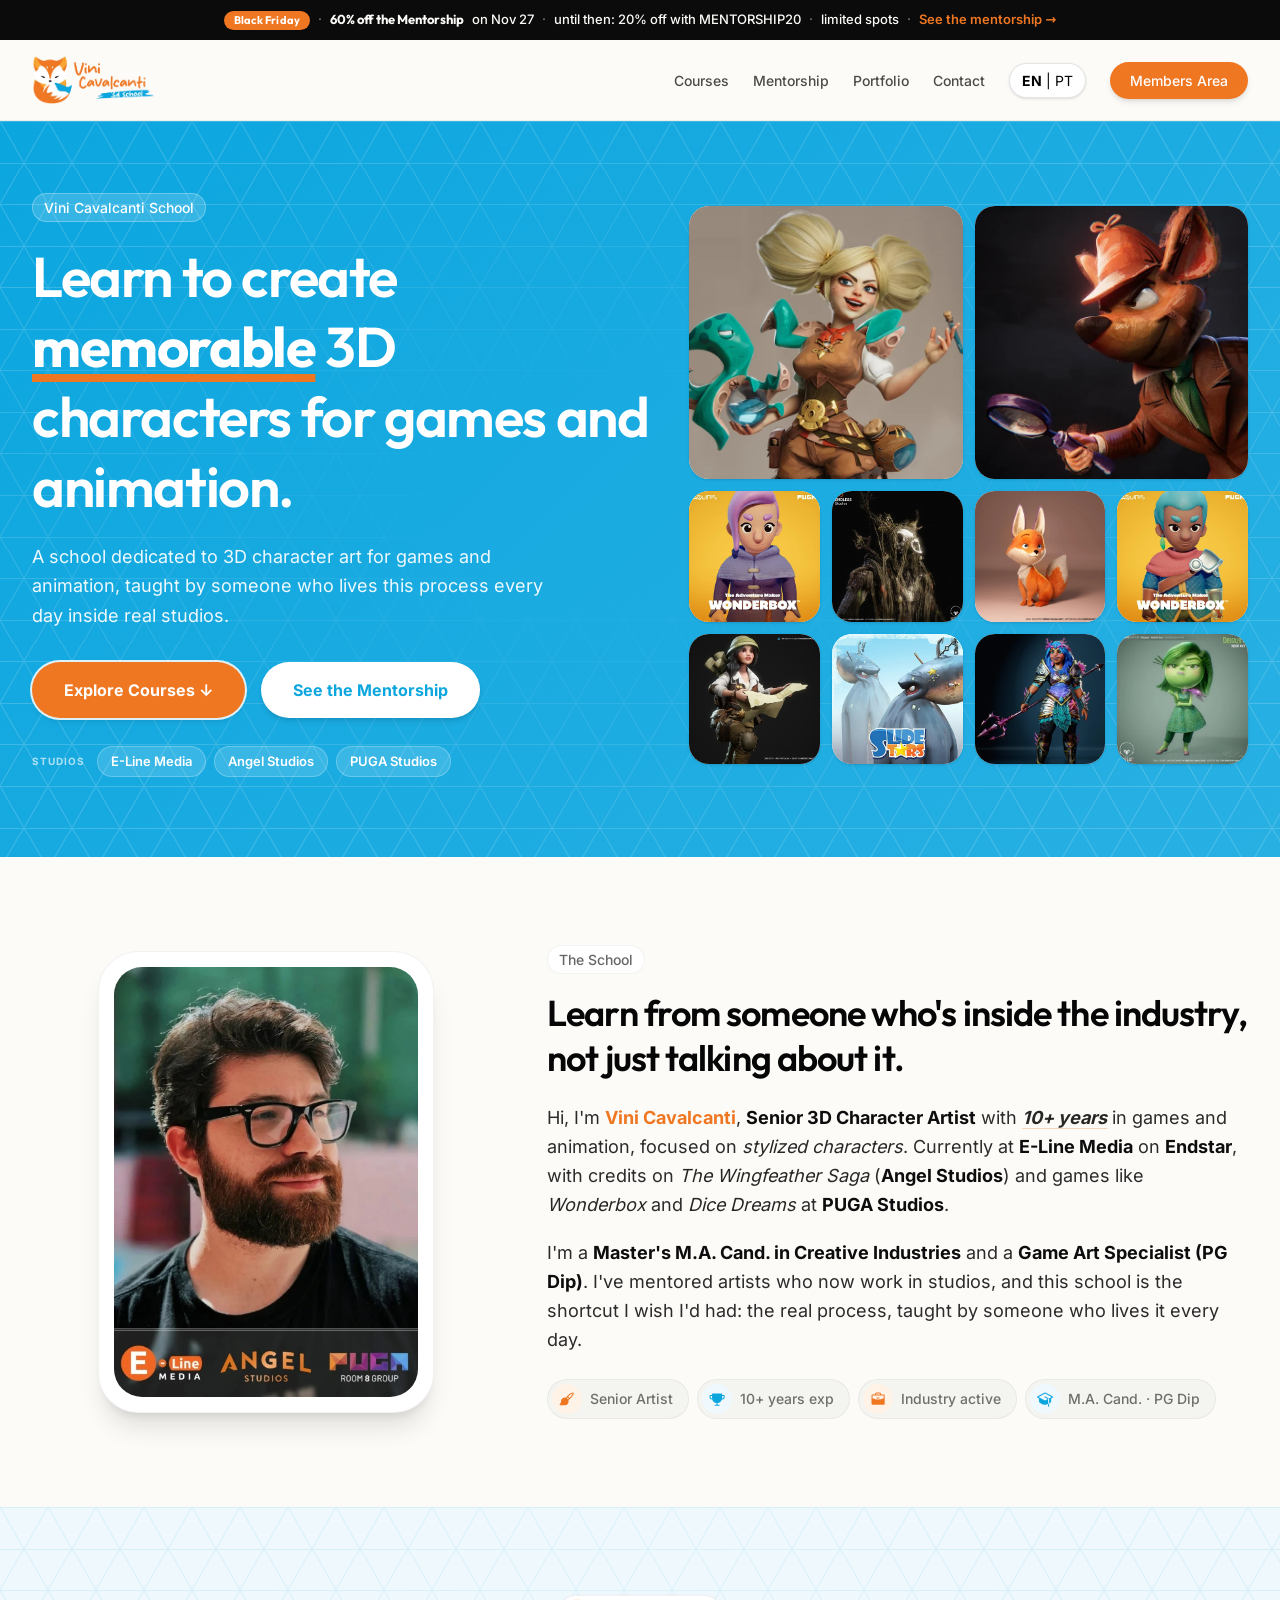
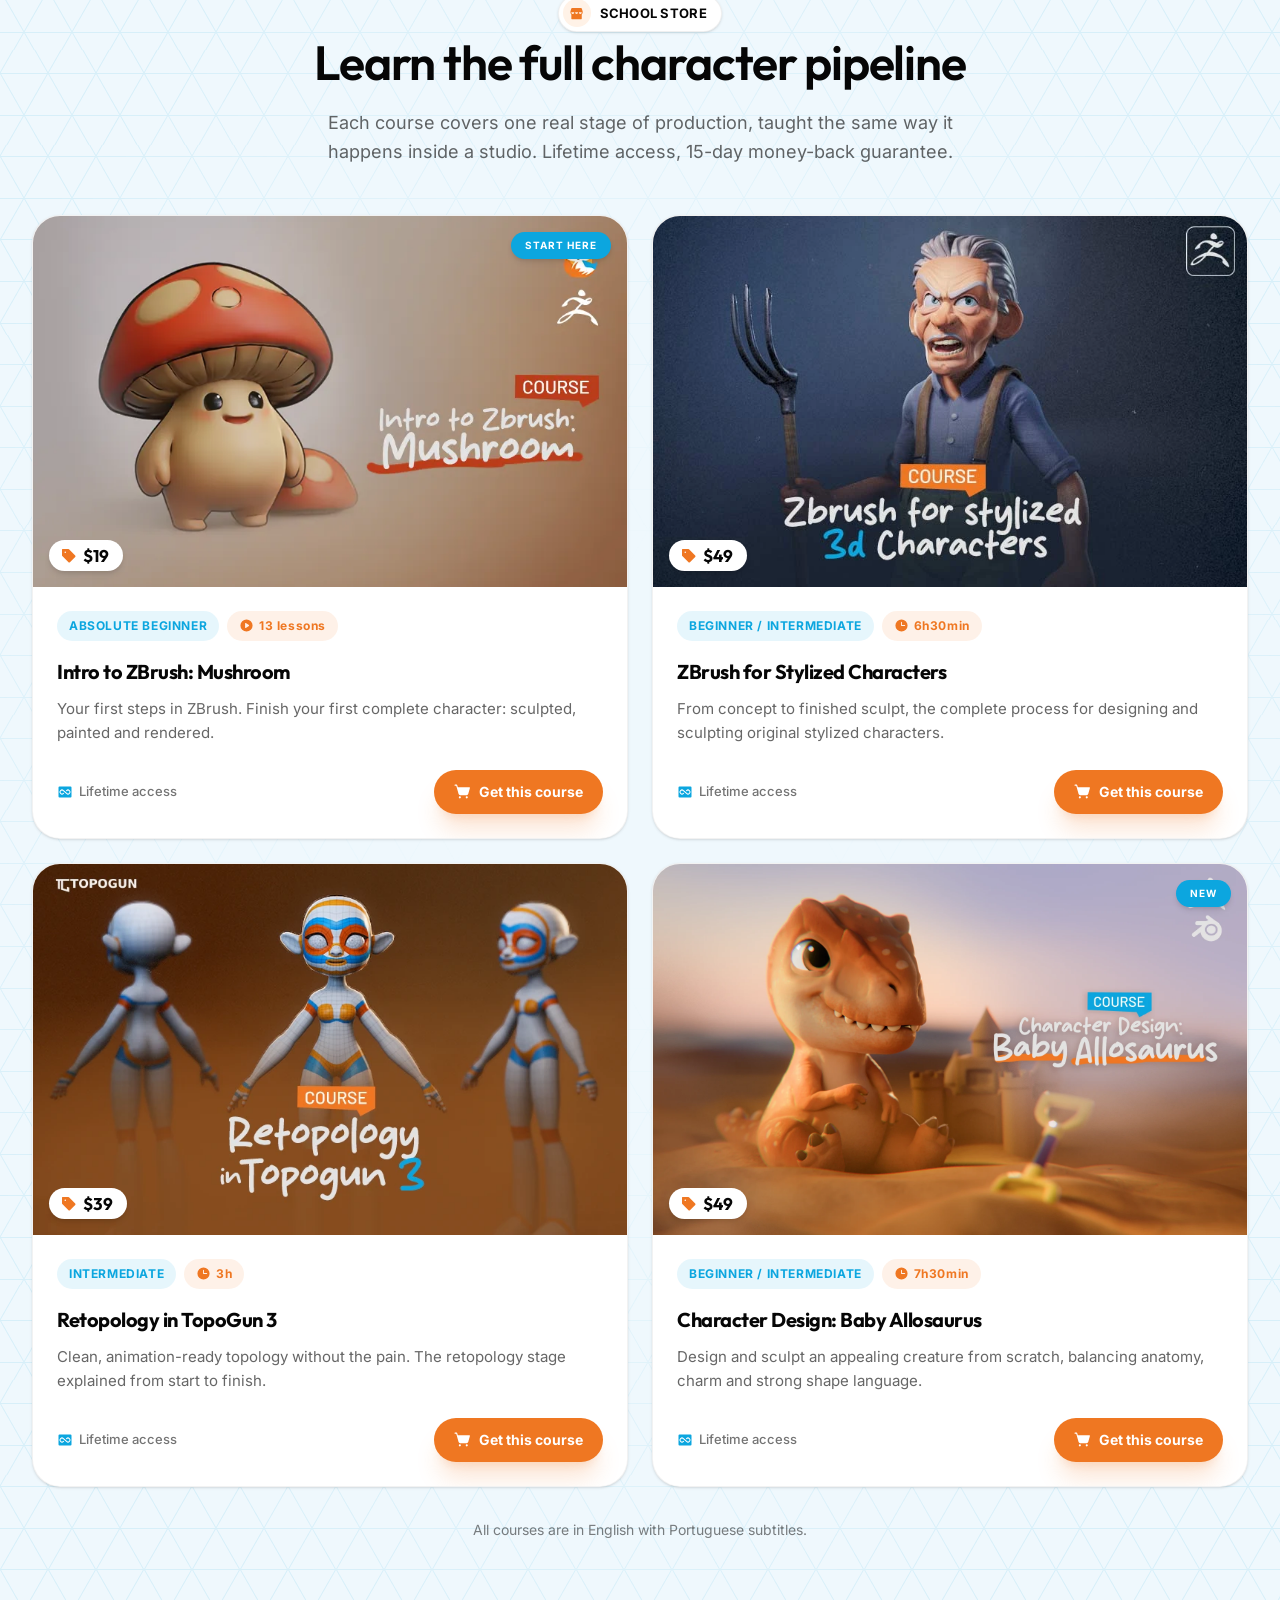
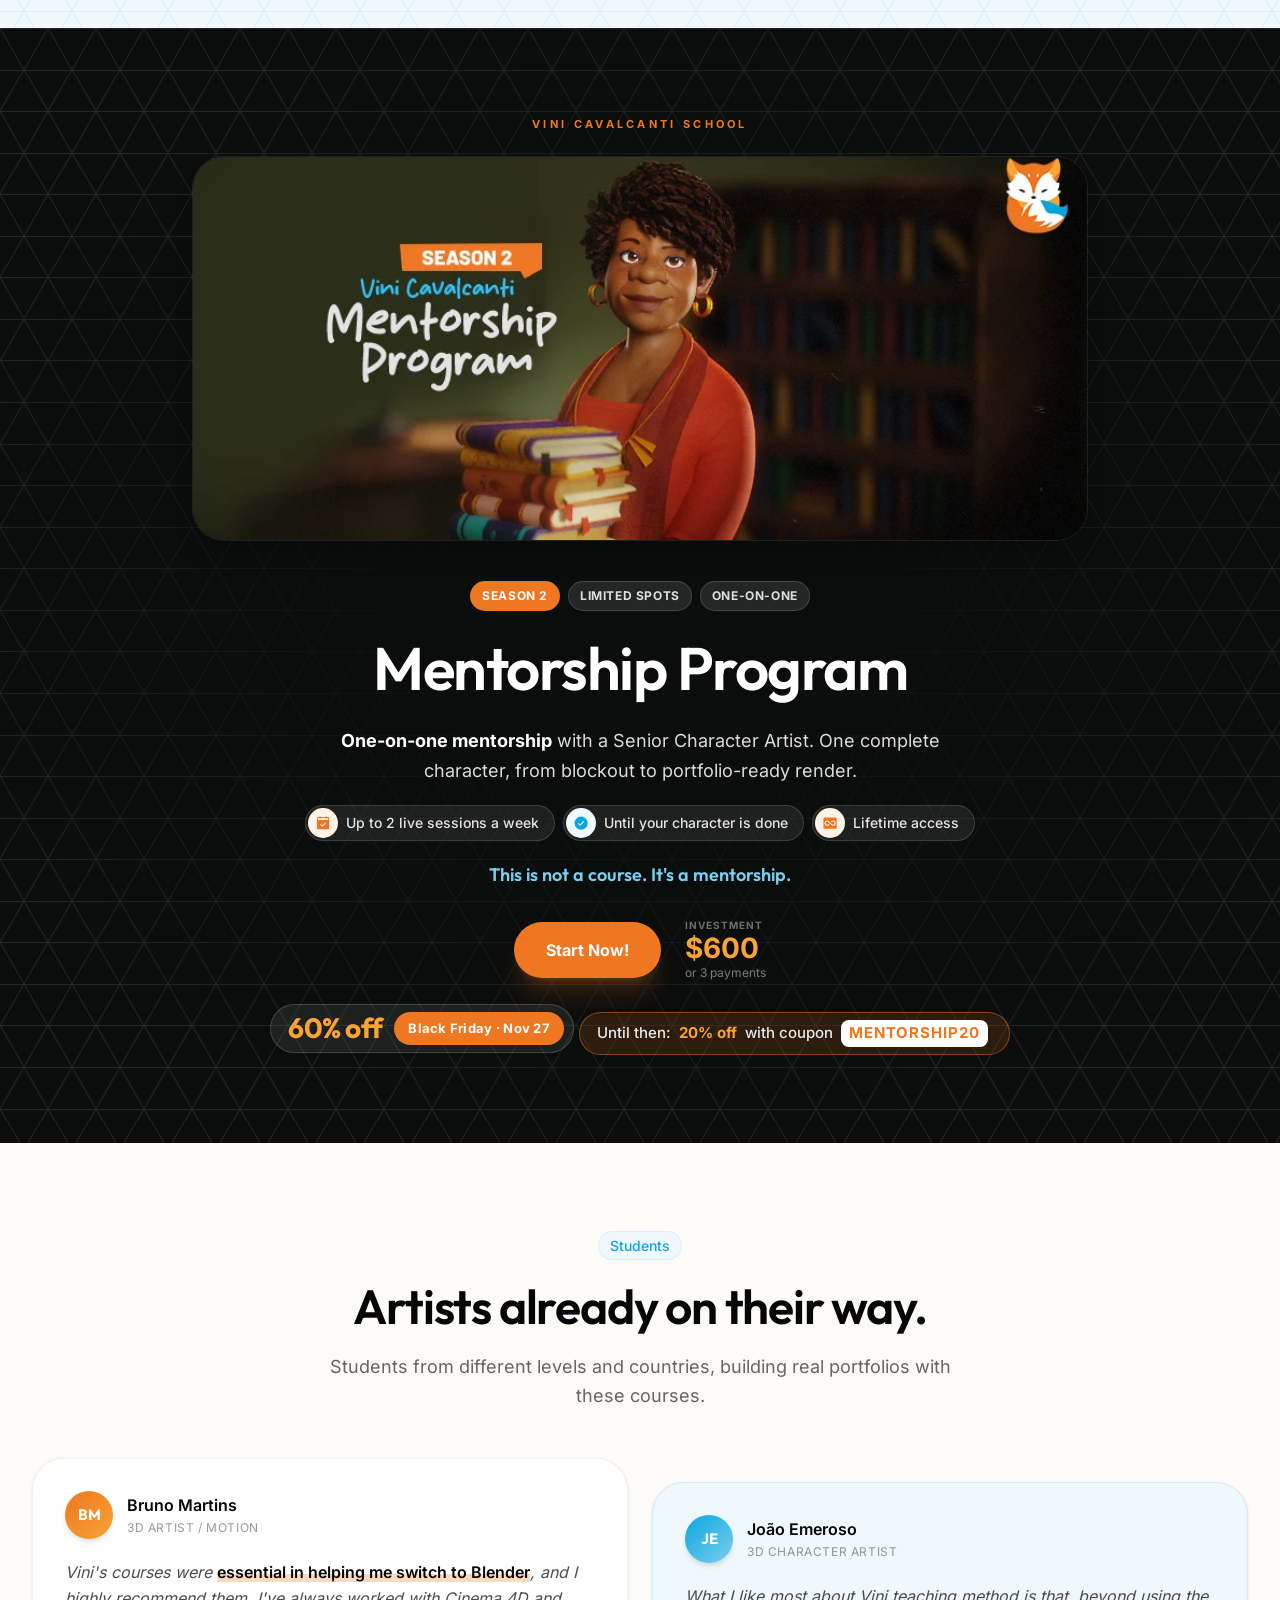
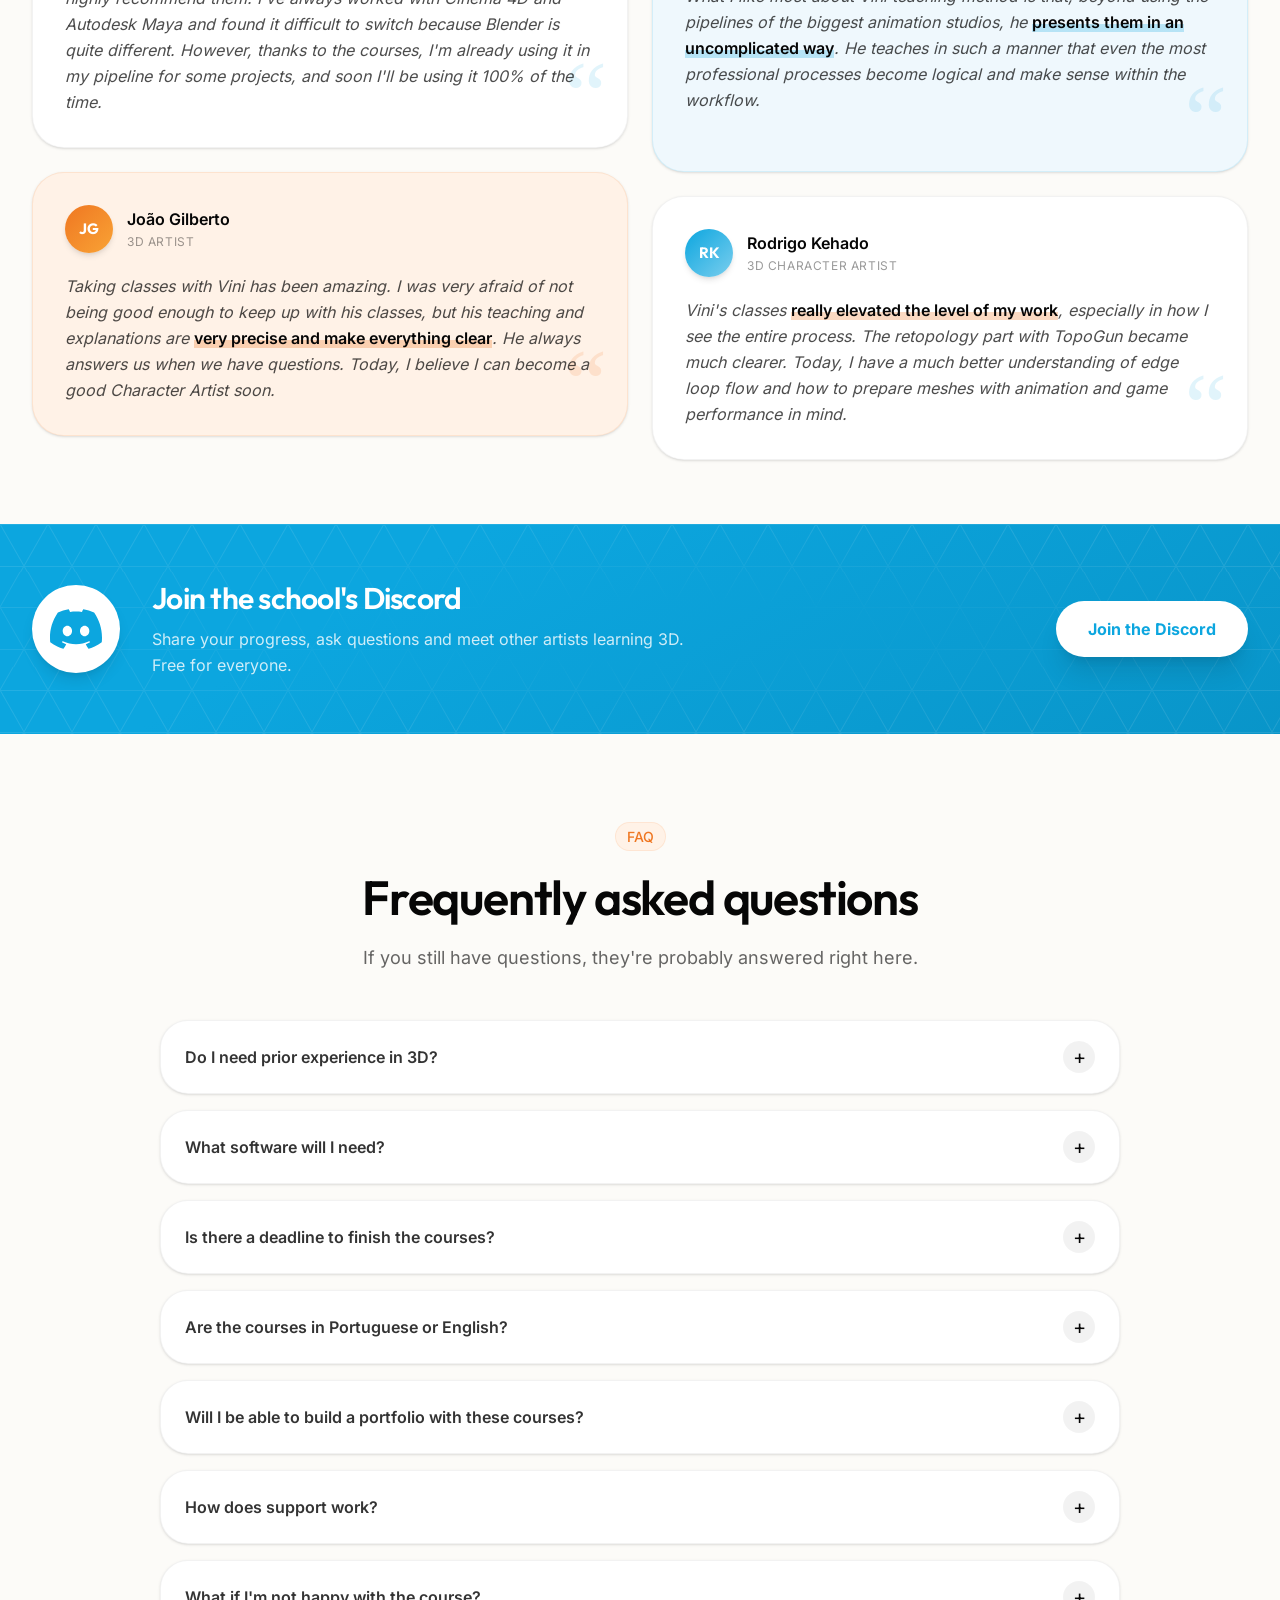
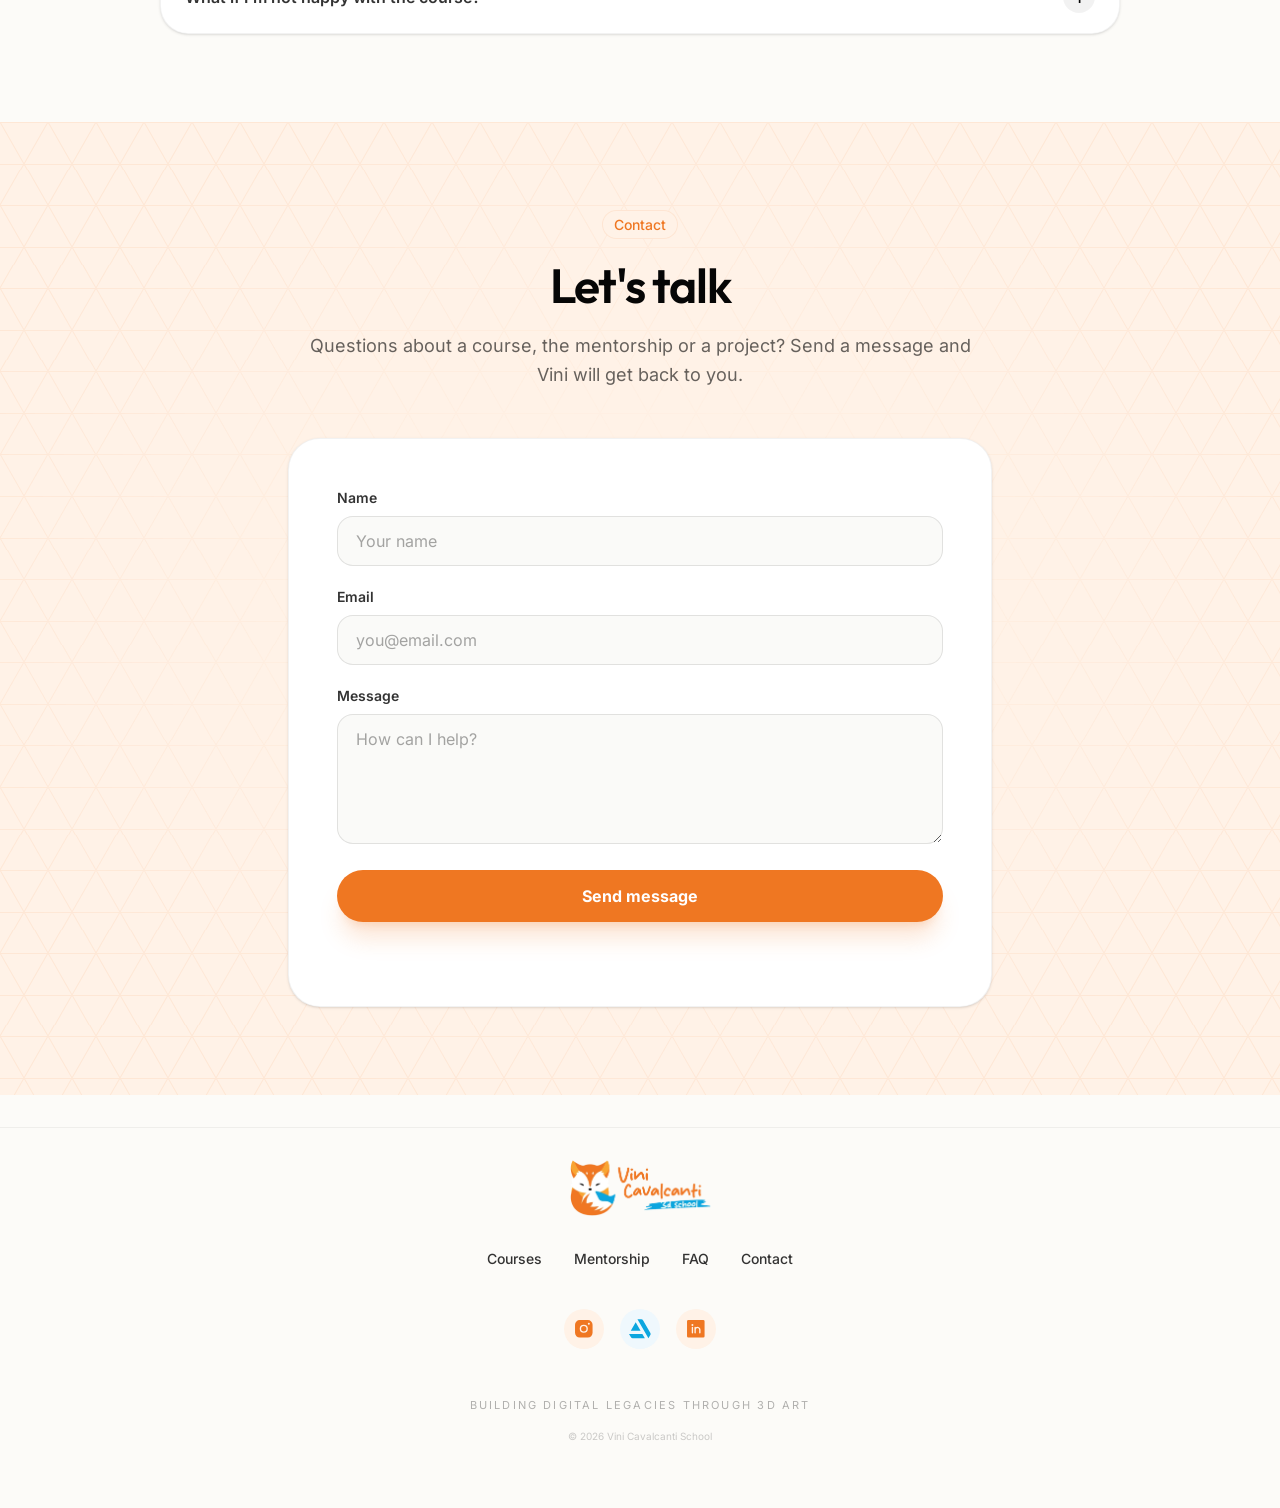
==== commit 8540cc9a: "feat: announce the Black Friday mentorship offer (60% off on Nov 27) Home: the top bar now carries t" ====
--- a/index.html
+++ b/index.html
@@ -68,17 +68,17 @@
 
 <!-- SECTION: promo-bar (home only: mentorship announcement above the sticky header; whole bar is the link) -->
 <a class="promo-bar" id="promo-bar" href="./mentorship/one-on-one-mentorship/">
-  <span class="promo-bar__pill">Season 2</span>
+  <span class="promo-bar__pill">Black Friday</span>
   <span class="promo-bar__sep" aria-hidden="true">&middot;</span>
-  <span class="promo-bar__title">1:1 Mentorship</span>
-  <span class="promo-bar__title-ext promo-bar__d">with a Senior Character Artist</span>
+  <span class="promo-bar__title">60% off the Mentorship</span>
+  <span class="promo-bar__title-ext promo-bar__d">on Nov 27</span>
   <span class="promo-bar__sep promo-bar__d promo-bar__x" aria-hidden="true">&middot;</span>
-  <span class="promo-bar__desc promo-bar__desc--a promo-bar__d promo-bar__x">one character, from blockout to portfolio</span>
+  <span class="promo-bar__desc promo-bar__desc--a promo-bar__d promo-bar__x">until then: 20% off with MENTORSHIP20</span>
   <span class="promo-bar__sep promo-bar__d promo-bar__x" aria-hidden="true">&middot;</span>
   <span class="promo-bar__desc promo-bar__desc--b promo-bar__d promo-bar__x">limited spots</span>
   <span class="promo-bar__sep" aria-hidden="true">&middot;</span>
-  <span class="promo-bar__cta promo-bar__cta--long promo-bar__d">Apply now &rarr;</span>
-  <span class="promo-bar__cta promo-bar__cta--short">Apply &rarr;</span>
+  <span class="promo-bar__cta promo-bar__cta--long promo-bar__d">See the mentorship &rarr;</span>
+  <span class="promo-bar__cta promo-bar__cta--short">Nov 27 &rarr;</span>
 </a>
 
 <!-- SECTION: header (replica of vinicavalcanti.com root header) -->
@@ -286,7 +286,8 @@
           <span class="hero__price-note">or 3 payments</span>
         </div>
       </div>
-      <p class="mship-billboard__promo" role="note">Limited time: <strong>20% off</strong> with coupon <strong class="mship-billboard__code">MENTORSHIP20</strong></p>
+      <p class="mship-billboard__bf" role="note"><strong class="mship-billboard__bf-pct">60% off</strong><span class="mship-billboard__bf-tag">Black Friday &middot; Nov 27</span></p>
+      <p class="mship-billboard__promo" role="note">Until then: <strong>20% off</strong> with coupon <strong class="mship-billboard__code">MENTORSHIP20</strong></p>
     </div>
   </div>
 </section>
--- a/css/styles.css
+++ b/css/styles.css
@@ -344,3 +344,9 @@
 .mship-billboard__code{background:var(--color-white);color:var(--color-orange)!important;border-radius:8px;padding:0.125rem 0.5rem;letter-spacing:0.06em;white-space:nowrap;font-weight:700;}
 /* Etiqueta de preço no canto de cima em telas pequenas, só nos cards cuja arte tem texto no canto inferior esquerdo (hoje: Stylized Characters). */
 @media (max-width:639px){.course-card--tag-top .course-card__pricetag{bottom:auto;top:1rem;}}
+/* SECTION:black-friday (2026-11-07) — Black Friday REAL anunciada pelo Vini nos stories: 60% off na mentoria em 27/11; até lá vale o MENTORSHIP20. Bloco no billboard da home; a faixa do topo também virou o anúncio. Em 27/11 trocar as strings para "hoje"; depois da data, remover daqui, da faixa e da LP no mesmo commit. */
+.mship-billboard__bf{margin:1.5rem auto 0;display:inline-flex;align-items:center;gap:0.75rem;padding:0.5rem 0.625rem 0.5rem 1.125rem;border-radius:var(--radius-pill);background:rgba(255,255,255,.08);box-shadow:inset 0 0 0 1px rgba(255,255,255,.16);}
+.mship-billboard__bf-pct{font-family:var(--font-display);font-weight:700;font-size:1.75rem;line-height:1;color:var(--color-orange-grad-end);letter-spacing:-0.02em;}
+.mship-billboard__bf-tag{display:inline-flex;align-items:center;background:var(--color-orange);color:var(--color-white);border-radius:var(--radius-pill);padding:0.4rem 0.875rem;font-size:0.8125rem;font-weight:700;letter-spacing:0.02em;white-space:nowrap;}
+.mship-billboard__bf + .mship-billboard__promo{margin-top:0.75rem;}
+@media (max-width:639px){.mship-billboard__bf-pct{font-size:1.5rem;}}
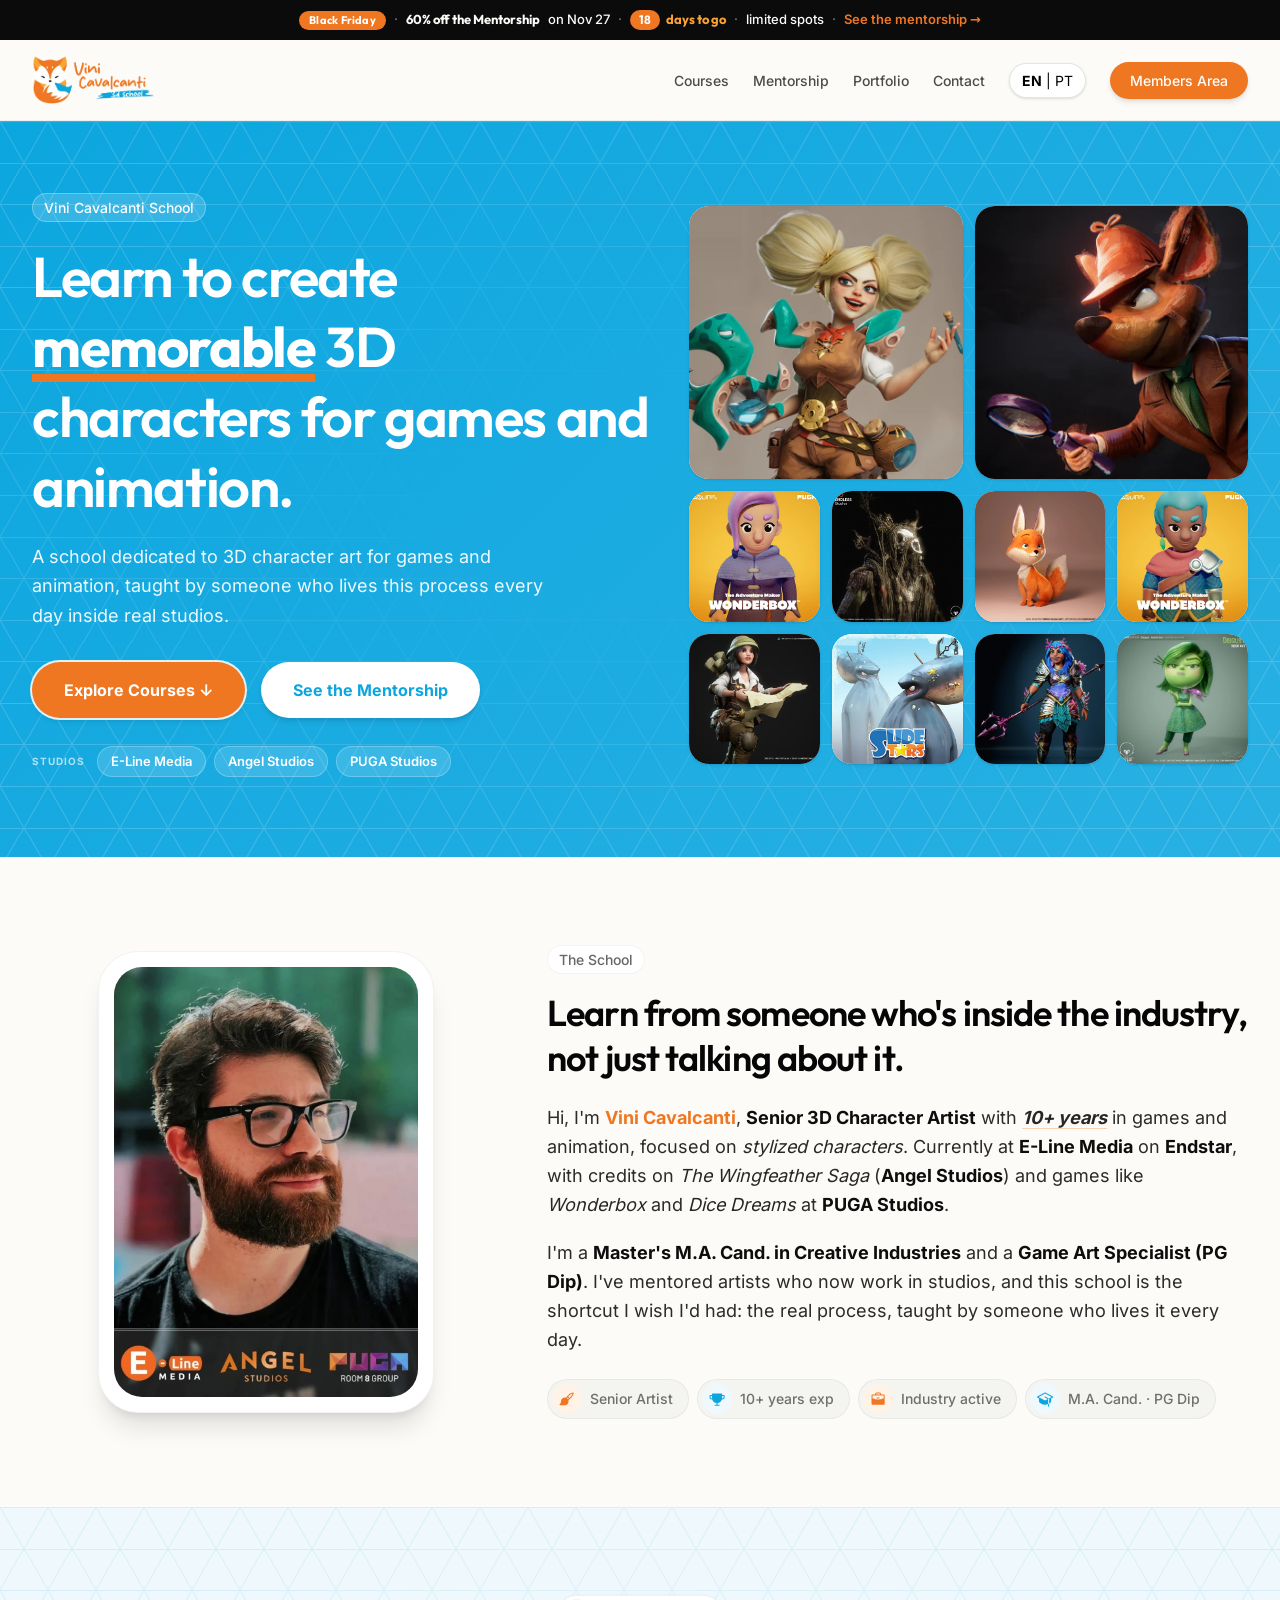
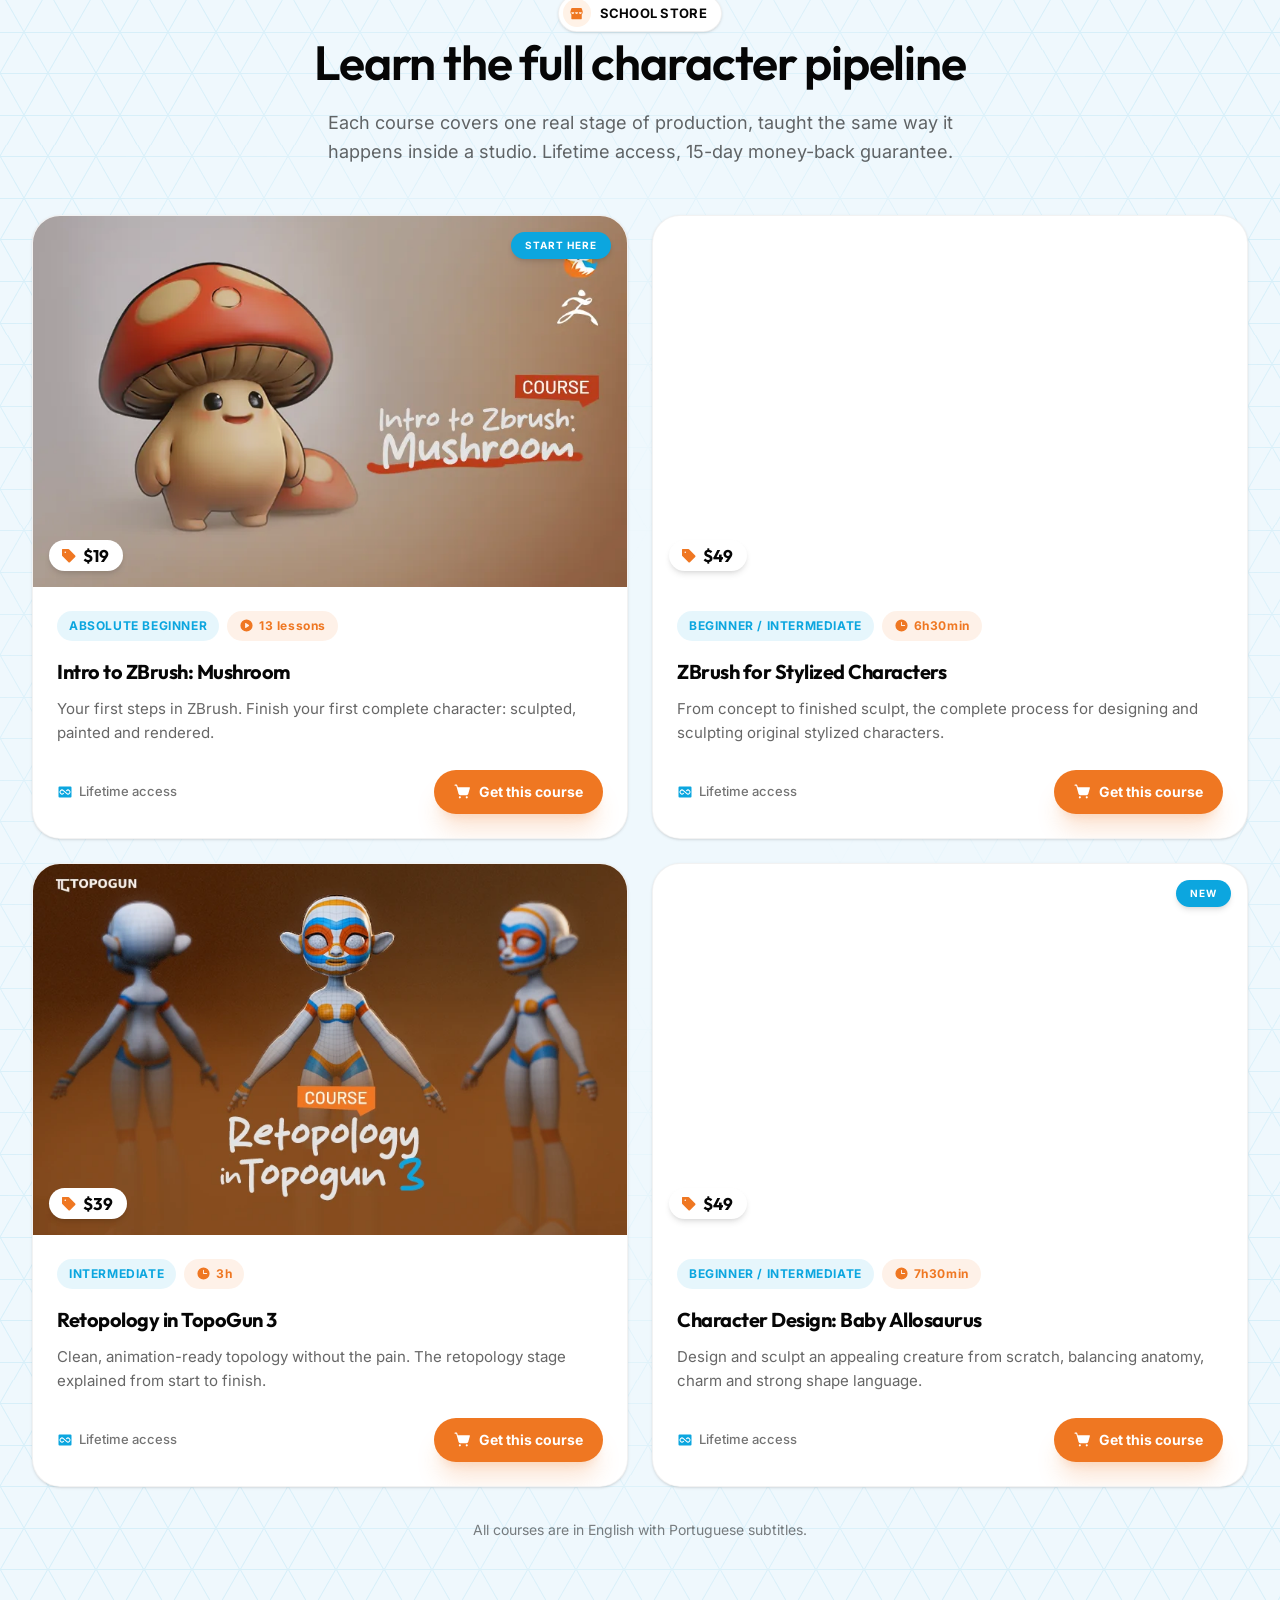
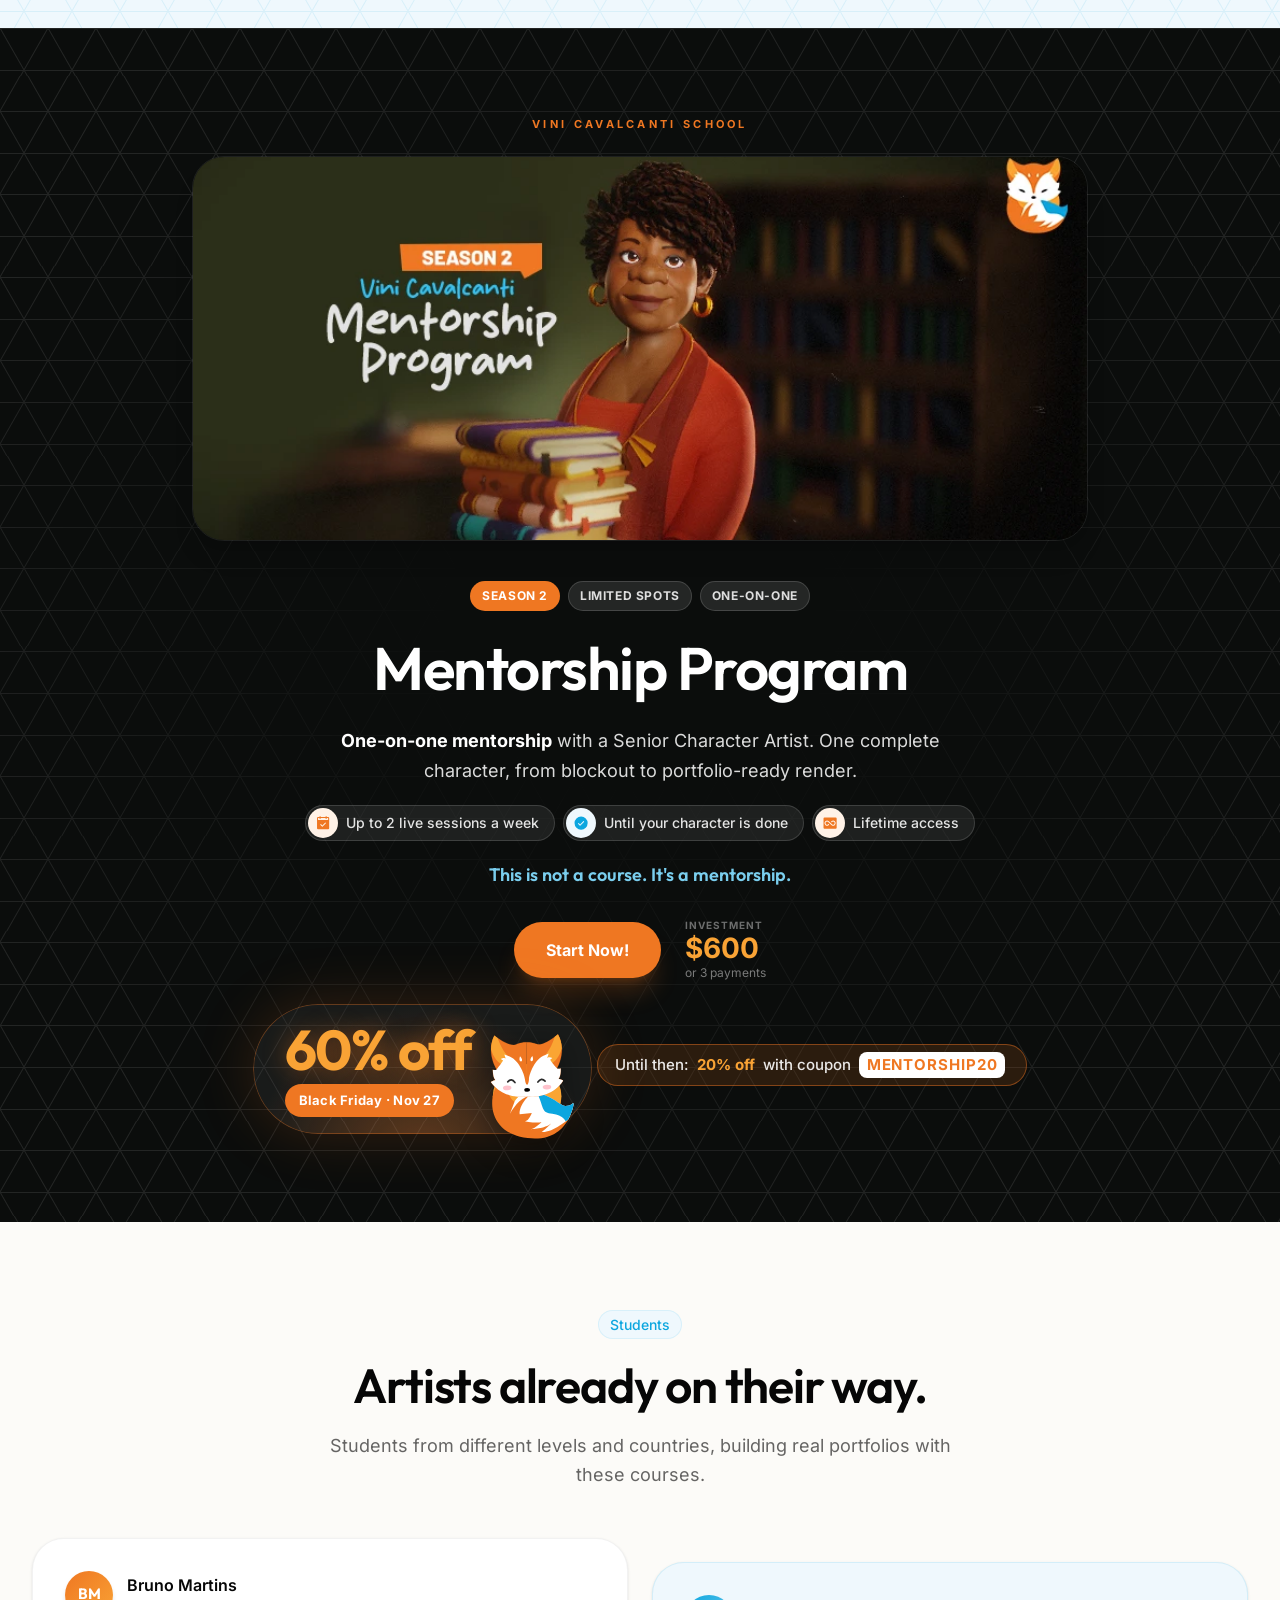
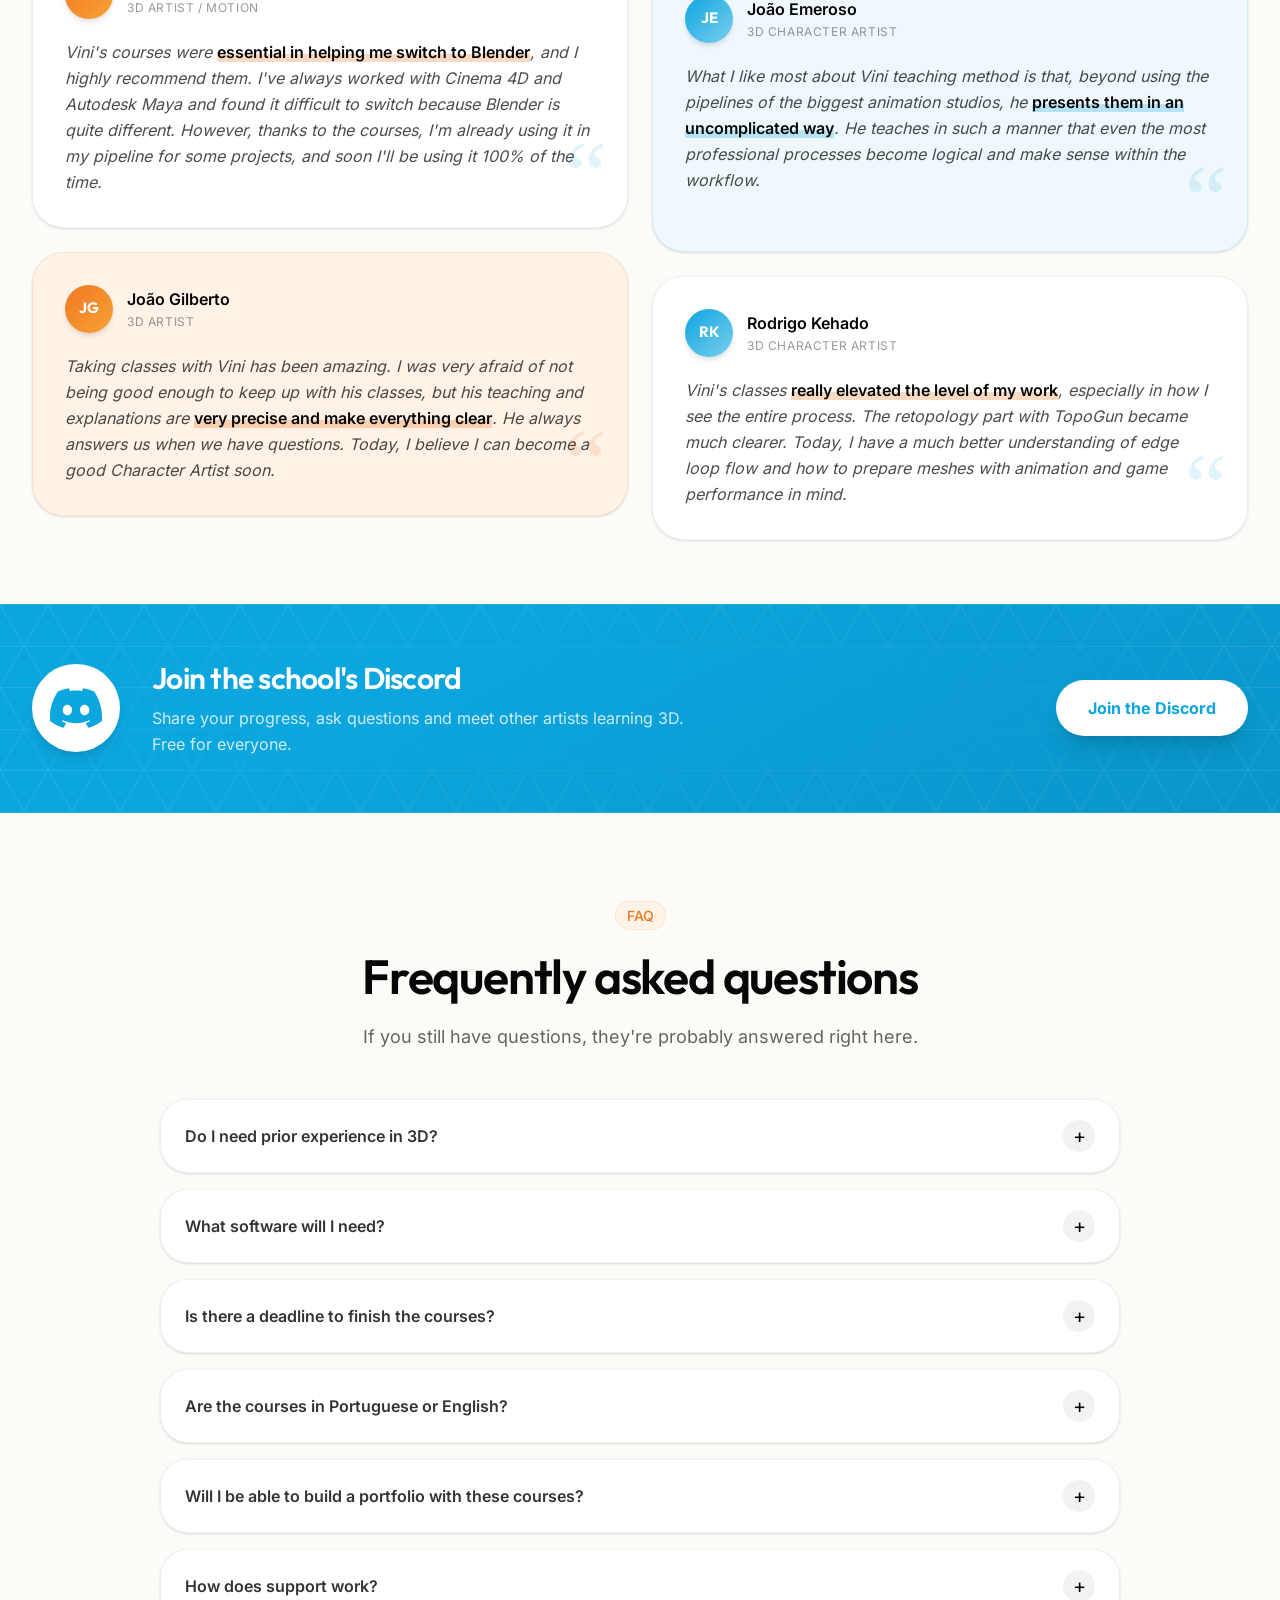
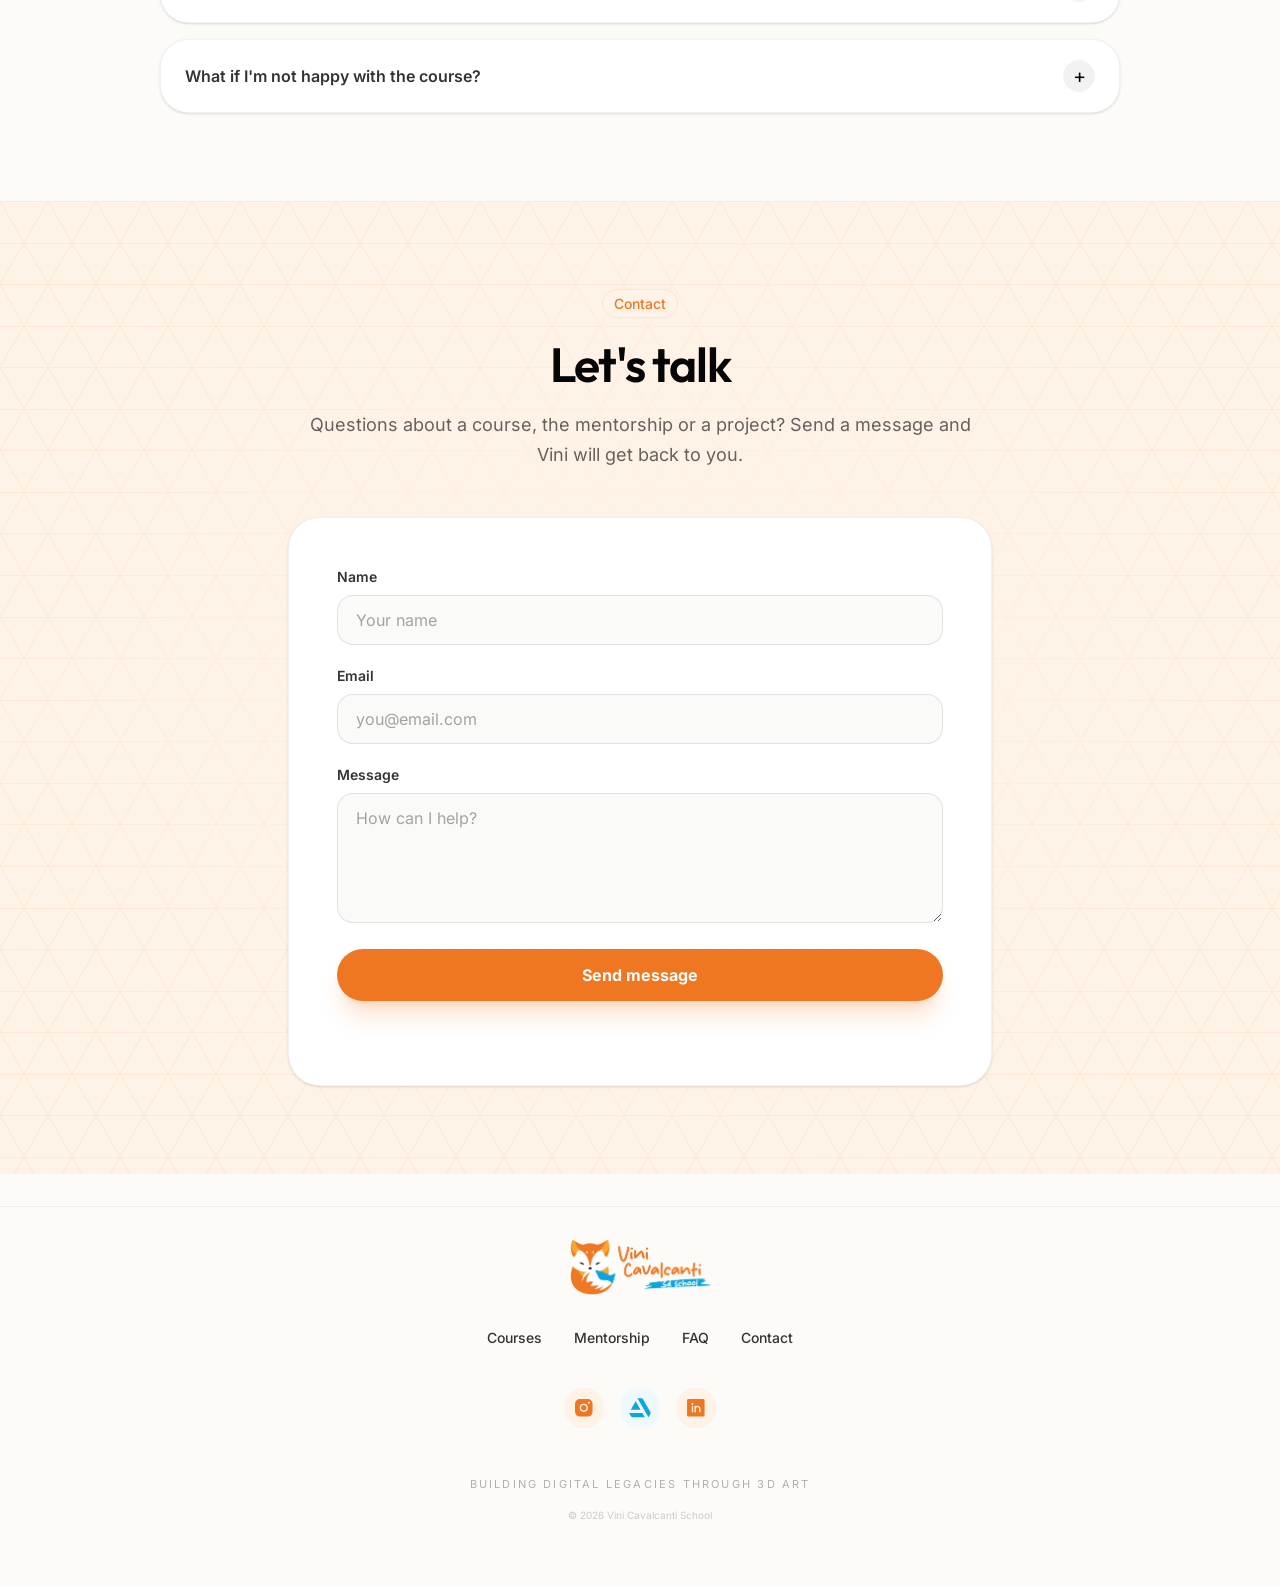
==== commit 0cd1659d: "design: make the Black Friday announcement festive and add the happy fox Home top bar gets a real da" ====
--- a/index.html
+++ b/index.html
@@ -73,7 +73,7 @@
   <span class="promo-bar__title">60% off the Mentorship</span>
   <span class="promo-bar__title-ext promo-bar__d">on Nov 27</span>
   <span class="promo-bar__sep promo-bar__d promo-bar__x" aria-hidden="true">&middot;</span>
-  <span class="promo-bar__desc promo-bar__desc--a promo-bar__d promo-bar__x">until then: 20% off with MENTORSHIP20</span>
+  <span class="promo-bar__count promo-bar__d promo-bar__x"><b class="promo-bar__days">18</b> <span class="pill__text">days to go</span></span>
   <span class="promo-bar__sep promo-bar__d promo-bar__x" aria-hidden="true">&middot;</span>
   <span class="promo-bar__desc promo-bar__desc--b promo-bar__d promo-bar__x">limited spots</span>
   <span class="promo-bar__sep" aria-hidden="true">&middot;</span>
@@ -286,7 +286,10 @@
           <span class="hero__price-note">or 3 payments</span>
         </div>
       </div>
-      <p class="mship-billboard__bf" role="note"><strong class="mship-billboard__bf-pct">60% off</strong><span class="mship-billboard__bf-tag">Black Friday &middot; Nov 27</span></p>
+      <div class="mship-billboard__bf" role="note">
+        <span class="mship-billboard__bf-col"><strong class="mship-billboard__bf-pct">60% off</strong><span class="mship-billboard__bf-tag">Black Friday &middot; Nov 27</span></span>
+        <img class="mship-billboard__bf-fox" src="images/fox-happy-hop.svg" alt="" width="100" height="120" loading="lazy" decoding="async">
+      </div>
       <p class="mship-billboard__promo" role="note">Until then: <strong>20% off</strong> with coupon <strong class="mship-billboard__code">MENTORSHIP20</strong></p>
     </div>
   </div>
--- a/css/styles.css
+++ b/css/styles.css
@@ -345,8 +345,14 @@
 /* Etiqueta de preço no canto de cima em telas pequenas, só nos cards cuja arte tem texto no canto inferior esquerdo (hoje: Stylized Characters). */
 @media (max-width:639px){.course-card--tag-top .course-card__pricetag{bottom:auto;top:1rem;}}
 /* SECTION:black-friday (2026-11-07) — Black Friday REAL anunciada pelo Vini nos stories: 60% off na mentoria em 27/11; até lá vale o MENTORSHIP20. Bloco no billboard da home; a faixa do topo também virou o anúncio. Em 27/11 trocar as strings para "hoje"; depois da data, remover daqui, da faixa e da LP no mesmo commit. */
-.mship-billboard__bf{margin:1.5rem auto 0;display:inline-flex;align-items:center;gap:0.75rem;padding:0.5rem 0.625rem 0.5rem 1.125rem;border-radius:var(--radius-pill);background:rgba(255,255,255,.08);box-shadow:inset 0 0 0 1px rgba(255,255,255,.16);}
-.mship-billboard__bf-pct{font-family:var(--font-display);font-weight:700;font-size:1.75rem;line-height:1;color:var(--color-orange-grad-end);letter-spacing:-0.02em;}
+.mship-billboard__bf{position:relative;margin:1.5rem auto 0;display:inline-flex;align-items:center;gap:1.25rem;padding:1.1rem 7.5rem 1.1rem 2rem;border-radius:var(--radius-pill);background:radial-gradient(ellipse at 50% 120%,rgba(239,119,34,.35),rgba(239,119,34,0) 70%),rgba(255,255,255,.06);box-shadow:inset 0 0 0 1px rgba(239,119,34,.35),0 0 60px rgba(239,119,34,.18);}
+.mship-billboard__bf-pct{display:block;font-family:var(--font-display);font-weight:700;font-size:3.5rem;line-height:1;color:var(--color-orange-grad-end);letter-spacing:-0.02em;text-shadow:0 0 24px rgba(239,119,34,.45);}
 .mship-billboard__bf-tag{display:inline-flex;align-items:center;background:var(--color-orange);color:var(--color-white);border-radius:var(--radius-pill);padding:0.4rem 0.875rem;font-size:0.8125rem;font-weight:700;letter-spacing:0.02em;white-space:nowrap;}
-.mship-billboard__bf + .mship-billboard__promo{margin-top:0.75rem;}
-@media (max-width:639px){.mship-billboard__bf-pct{font-size:1.5rem;}}
+.mship-billboard__bf-col{display:flex;flex-direction:column;align-items:flex-start;gap:0.4rem;}
+.mship-billboard__bf-fox{position:absolute;right:0.6rem;bottom:-0.9rem;width:100px;height:120px;display:block;filter:drop-shadow(0 8px 16px rgba(0,0,0,.35));}
+.mship-billboard__bf + .mship-billboard__promo{margin-top:1rem;}
+.promo-bar__count{display:inline-flex;align-items:center;gap:6px;color:var(--color-orange-grad-end);font-weight:700;font-family:var(--font-display);}
+.promo-bar__count b{background:var(--color-orange);color:var(--color-white);border-radius:var(--radius-pill);padding:2px 9px;font-size:12px;line-height:1.4;}
+@media (max-width:600px){.promo-bar__count.promo-bar__d{display:none;}}
+@media (min-width:601px) and (max-width:899px){.promo-bar__count.promo-bar__x{display:none;}}
+@media (max-width:639px){.mship-billboard__bf{padding:1rem 6rem 1rem 1.25rem;gap:0.75rem;} .mship-billboard__bf-pct{font-size:2.5rem;} .mship-billboard__bf-fox{right:0.4rem;bottom:-0.6rem;width:80px;height:96px;}}
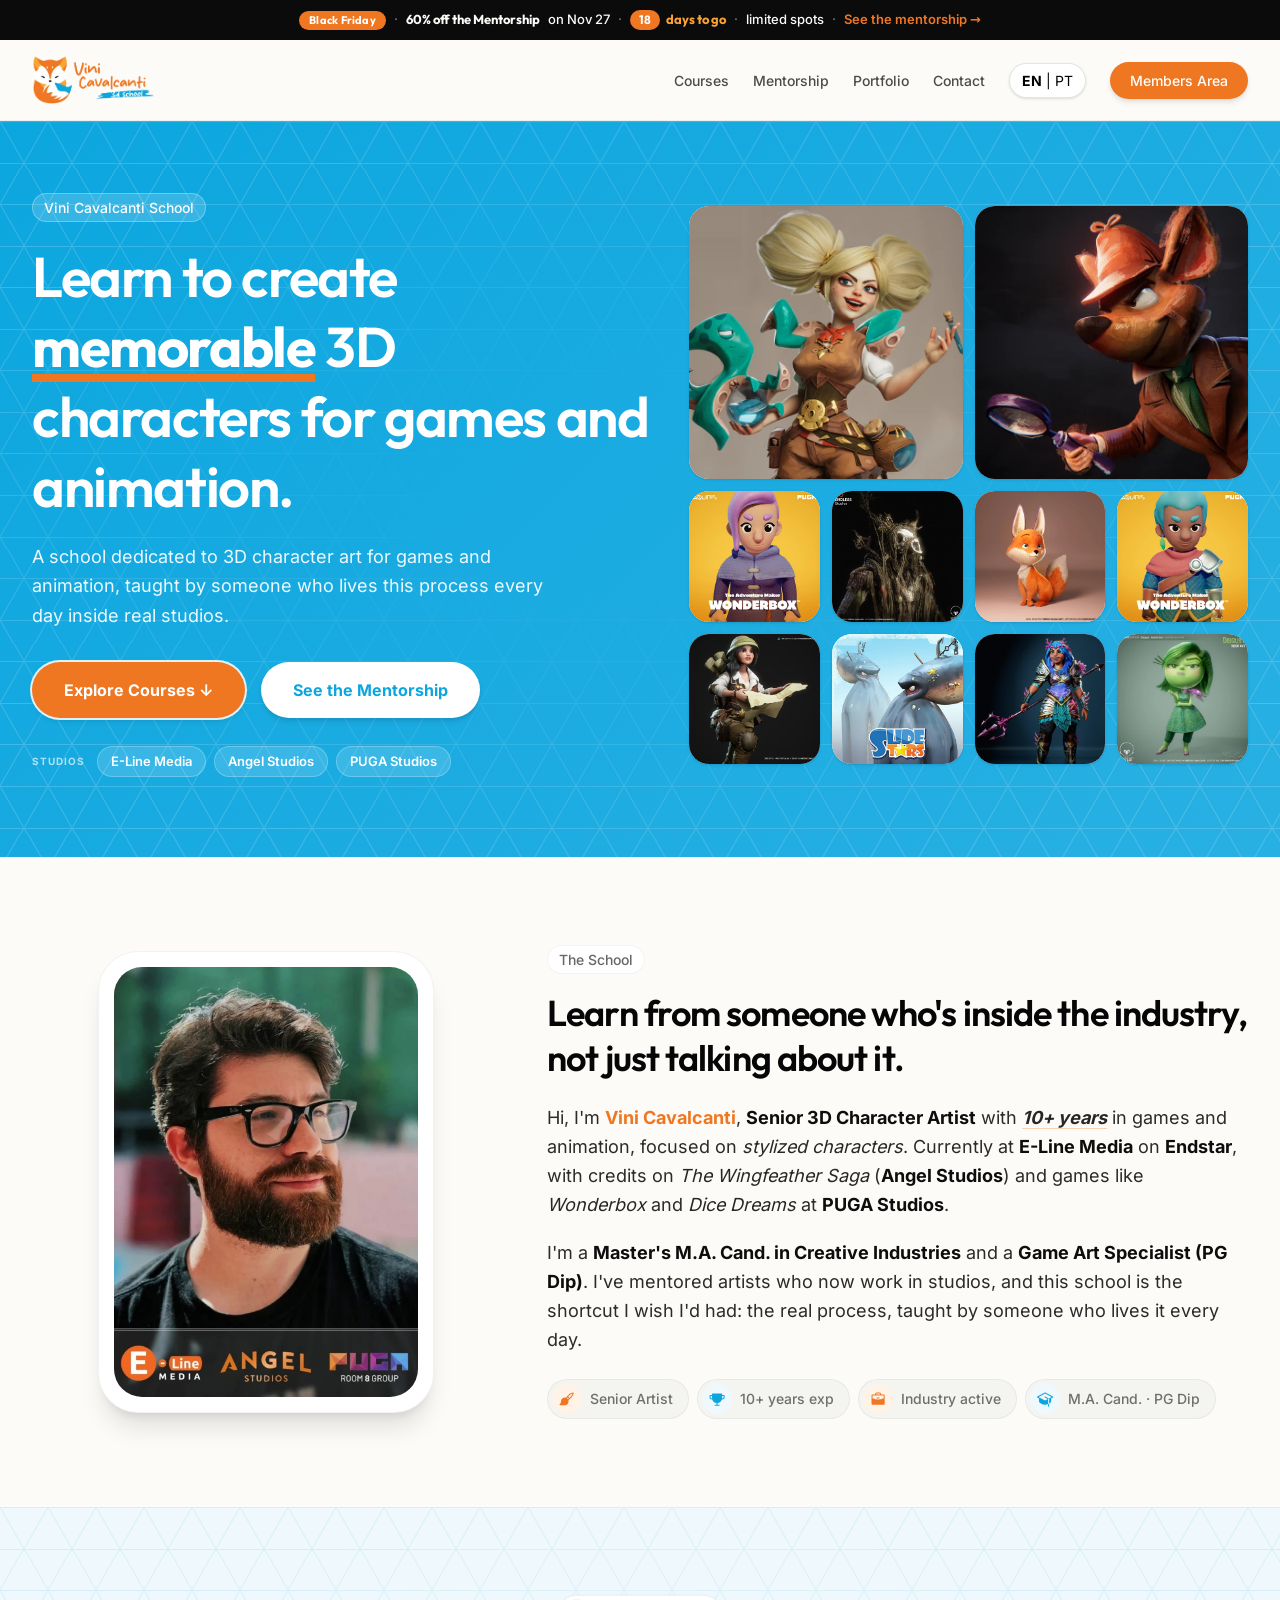
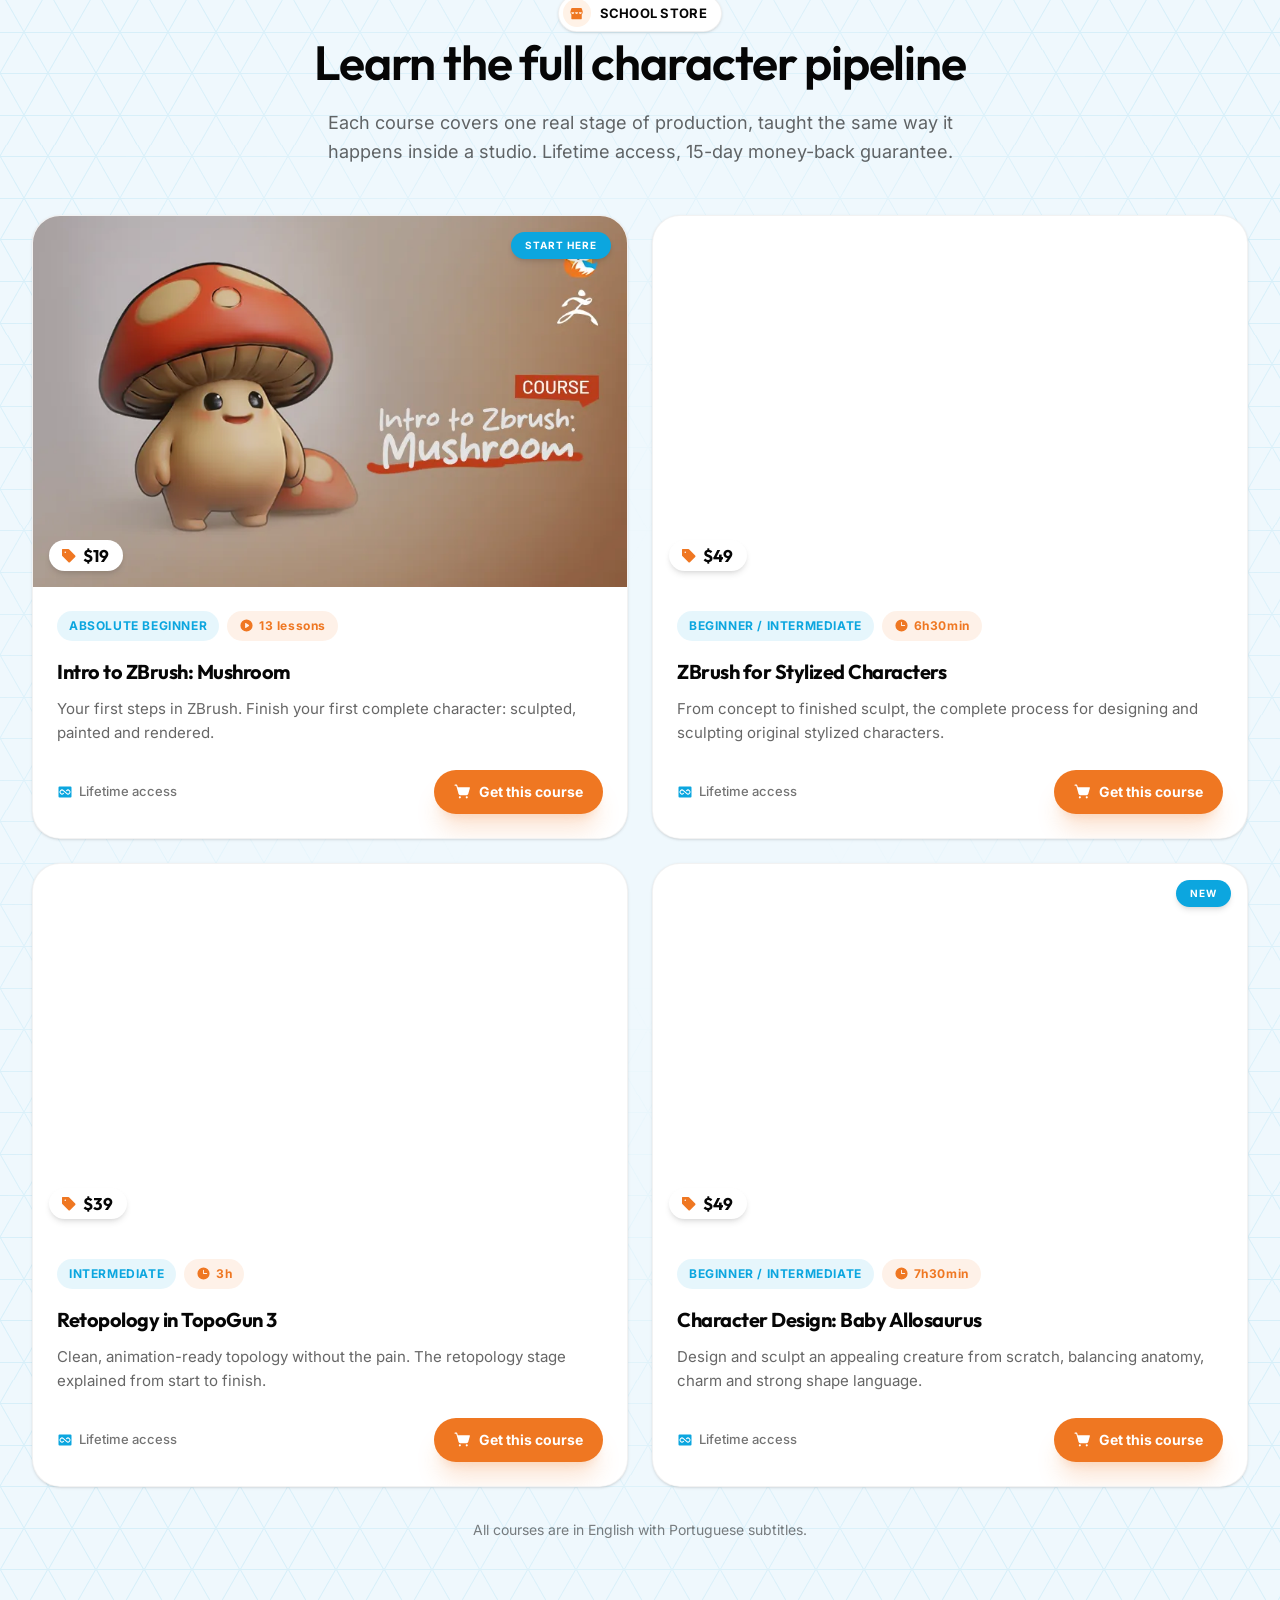
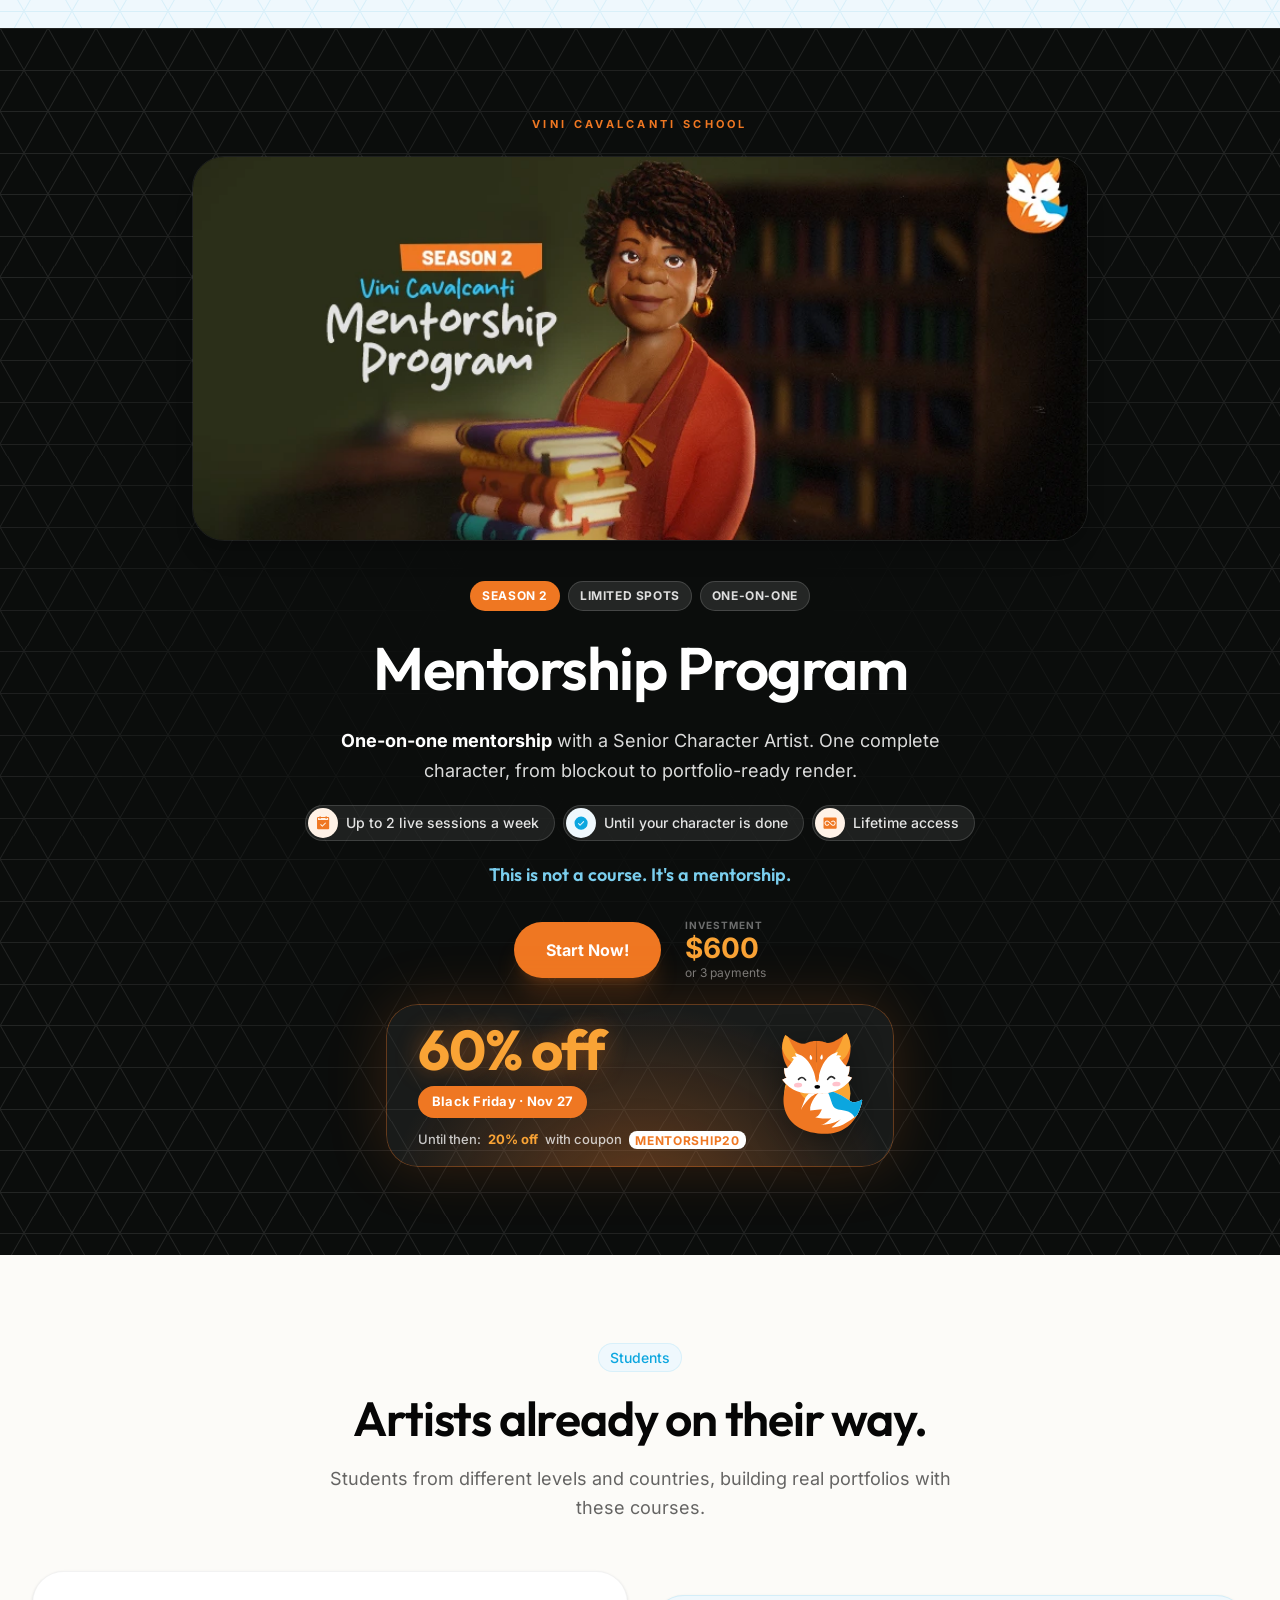
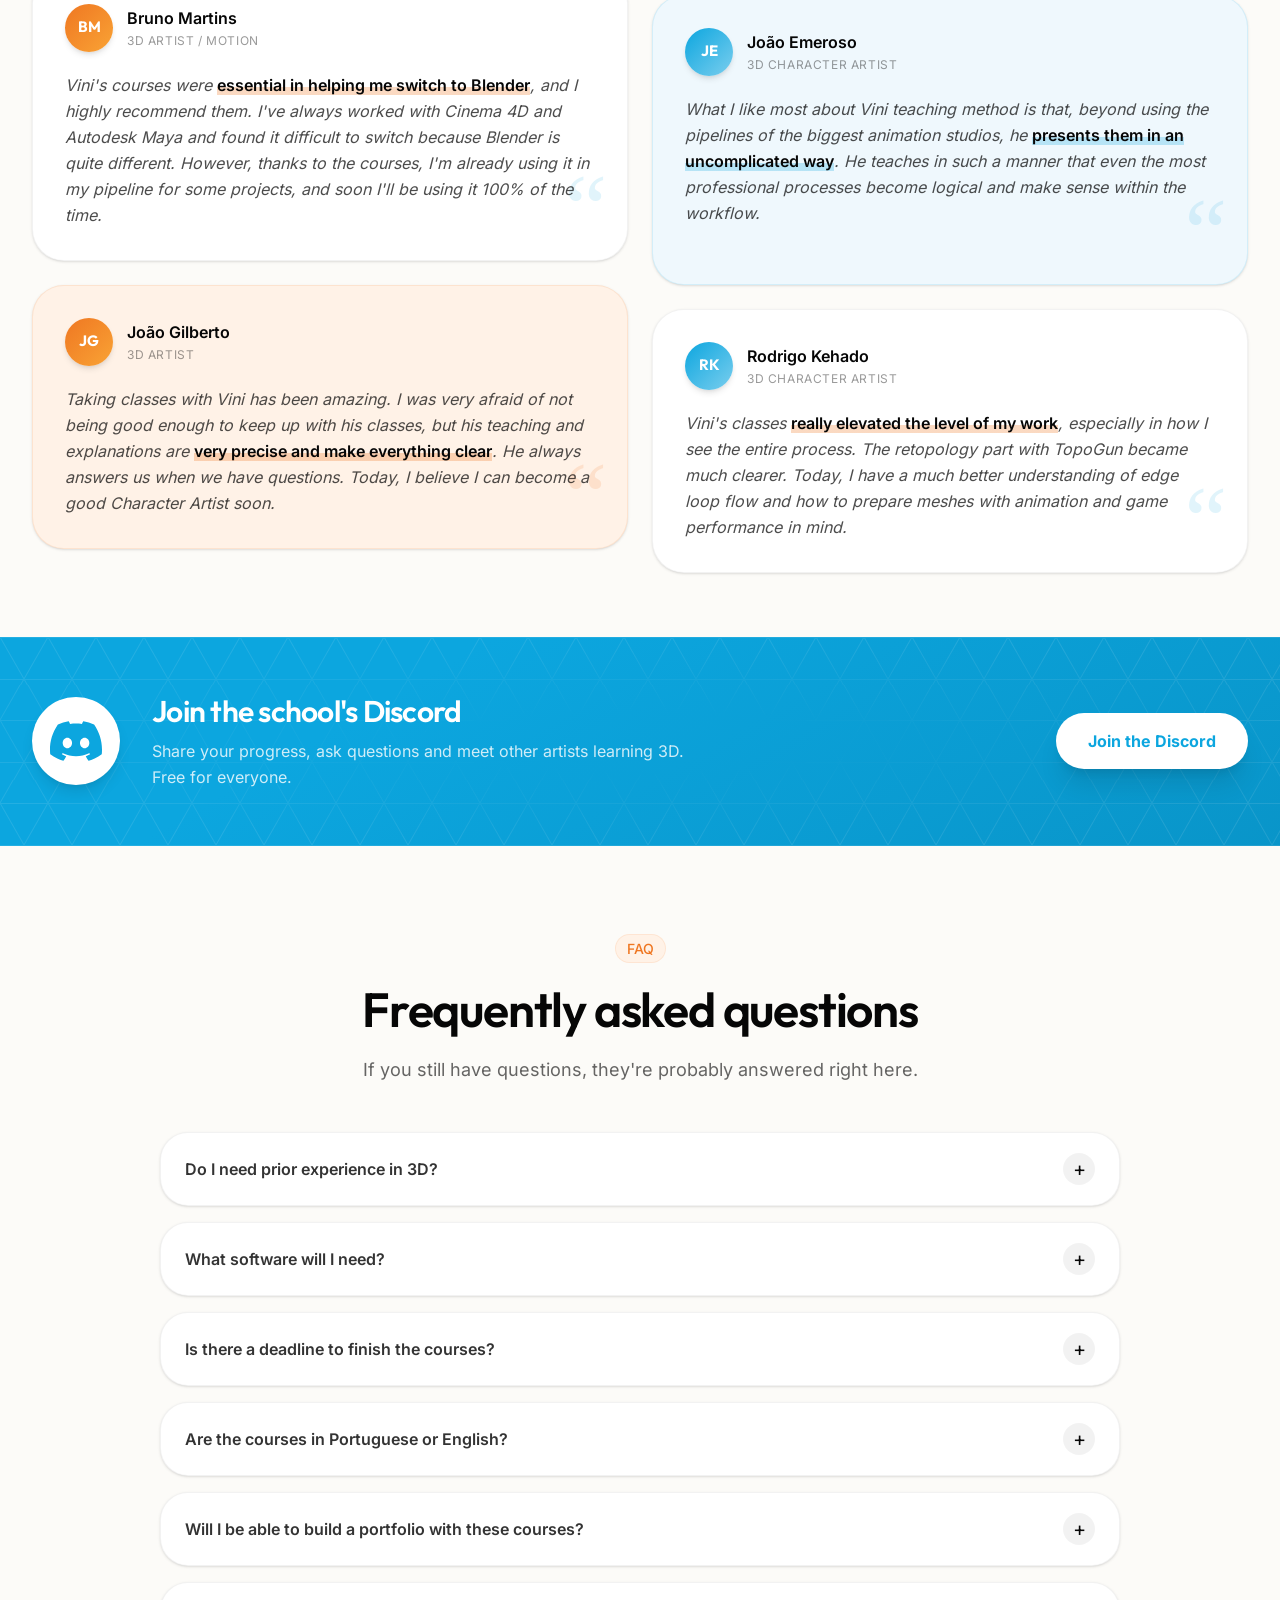
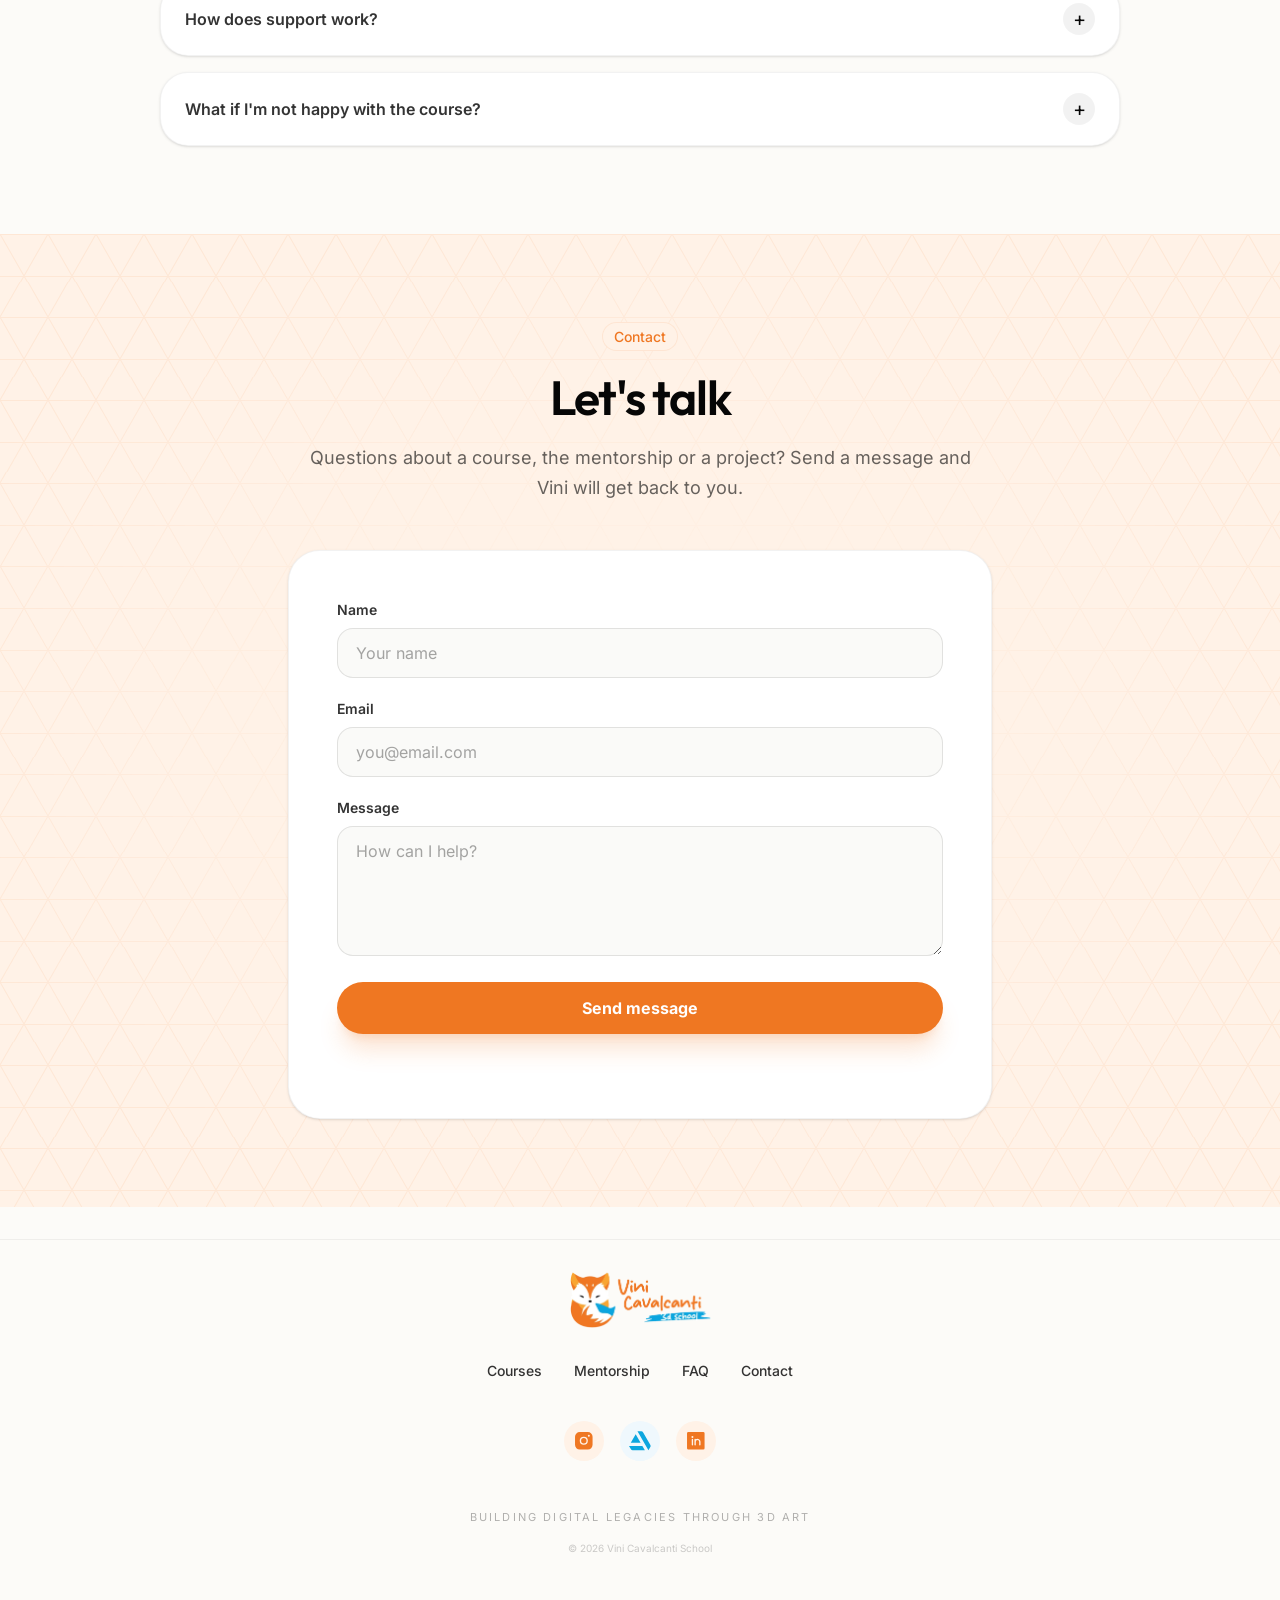
==== commit 938144a2: "fix: single Black Friday badge on the home billboard with the fox inside The coupon line moves into " ====
--- a/index.html
+++ b/index.html
@@ -287,10 +287,13 @@
         </div>
       </div>
       <div class="mship-billboard__bf" role="note">
-        <span class="mship-billboard__bf-col"><strong class="mship-billboard__bf-pct">60% off</strong><span class="mship-billboard__bf-tag">Black Friday &middot; Nov 27</span></span>
-        <img class="mship-billboard__bf-fox" src="images/fox-happy-hop.svg" alt="" width="100" height="120" loading="lazy" decoding="async">
-      </div>
-      <p class="mship-billboard__promo" role="note">Until then: <strong>20% off</strong> with coupon <strong class="mship-billboard__code">MENTORSHIP20</strong></p>
+        <div class="mship-billboard__bf-col">
+          <strong class="mship-billboard__bf-pct">60% off</strong>
+          <span class="mship-billboard__bf-tag">Black Friday &middot; Nov 27</span>
+          <p class="mship-billboard__promo">Until then: <strong>20% off</strong> with coupon <strong class="mship-billboard__code">MENTORSHIP20</strong></p>
+        </div>
+        <img class="mship-billboard__bf-fox" src="images/fox-happy-hop.svg" alt="" width="96" height="116" loading="lazy" decoding="async">
+      </div>
     </div>
   </div>
 </section>
--- a/css/styles.css
+++ b/css/styles.css
@@ -345,14 +345,15 @@
 /* Etiqueta de preço no canto de cima em telas pequenas, só nos cards cuja arte tem texto no canto inferior esquerdo (hoje: Stylized Characters). */
 @media (max-width:639px){.course-card--tag-top .course-card__pricetag{bottom:auto;top:1rem;}}
 /* SECTION:black-friday (2026-11-07) — Black Friday REAL anunciada pelo Vini nos stories: 60% off na mentoria em 27/11; até lá vale o MENTORSHIP20. Bloco no billboard da home; a faixa do topo também virou o anúncio. Em 27/11 trocar as strings para "hoje"; depois da data, remover daqui, da faixa e da LP no mesmo commit. */
-.mship-billboard__bf{position:relative;margin:1.5rem auto 0;display:inline-flex;align-items:center;gap:1.25rem;padding:1.1rem 7.5rem 1.1rem 2rem;border-radius:var(--radius-pill);background:radial-gradient(ellipse at 50% 120%,rgba(239,119,34,.35),rgba(239,119,34,0) 70%),rgba(255,255,255,.06);box-shadow:inset 0 0 0 1px rgba(239,119,34,.35),0 0 60px rgba(239,119,34,.18);}
+.mship-billboard__bf{position:relative;margin:1.5rem auto 0;display:inline-flex;align-items:center;gap:1.5rem;padding:1.1rem 1.5rem 1.1rem 2rem;max-width:100%;text-align:left;border-radius:32px;background:radial-gradient(ellipse at 50% 120%,rgba(239,119,34,.35),rgba(239,119,34,0) 70%),rgba(255,255,255,.06);box-shadow:inset 0 0 0 1px rgba(239,119,34,.35),0 0 60px rgba(239,119,34,.18);}
 .mship-billboard__bf-pct{display:block;font-family:var(--font-display);font-weight:700;font-size:3.5rem;line-height:1;color:var(--color-orange-grad-end);letter-spacing:-0.02em;text-shadow:0 0 24px rgba(239,119,34,.45);}
 .mship-billboard__bf-tag{display:inline-flex;align-items:center;background:var(--color-orange);color:var(--color-white);border-radius:var(--radius-pill);padding:0.4rem 0.875rem;font-size:0.8125rem;font-weight:700;letter-spacing:0.02em;white-space:nowrap;}
-.mship-billboard__bf-col{display:flex;flex-direction:column;align-items:flex-start;gap:0.4rem;}
-.mship-billboard__bf-fox{position:absolute;right:0.6rem;bottom:-0.9rem;width:100px;height:120px;display:block;filter:drop-shadow(0 8px 16px rgba(0,0,0,.35));}
-.mship-billboard__bf + .mship-billboard__promo{margin-top:1rem;}
+.mship-billboard__bf-col{display:flex;flex-direction:column;align-items:flex-start;gap:0.5rem;min-width:0;}
+.mship-billboard__bf-fox{position:static;flex:none;width:96px;height:116px;display:block;filter:drop-shadow(0 8px 16px rgba(0,0,0,.35));}
+.mship-billboard__bf .mship-billboard__promo{margin:0.25rem 0 0;padding:0;background:none;box-shadow:none;border-radius:0;display:block;font-size:0.8125rem;line-height:1.5;color:rgba(255,255,255,.75);}
+.mship-billboard__bf .mship-billboard__code{padding:0.1rem 0.4rem;font-size:0.75rem;}
 .promo-bar__count{display:inline-flex;align-items:center;gap:6px;color:var(--color-orange-grad-end);font-weight:700;font-family:var(--font-display);}
 .promo-bar__count b{background:var(--color-orange);color:var(--color-white);border-radius:var(--radius-pill);padding:2px 9px;font-size:12px;line-height:1.4;}
 @media (max-width:600px){.promo-bar__count.promo-bar__d{display:none;}}
 @media (min-width:601px) and (max-width:899px){.promo-bar__count.promo-bar__x{display:none;}}
-@media (max-width:639px){.mship-billboard__bf{padding:1rem 6rem 1rem 1.25rem;gap:0.75rem;} .mship-billboard__bf-pct{font-size:2.5rem;} .mship-billboard__bf-fox{right:0.4rem;bottom:-0.6rem;width:80px;height:96px;}}
+@media (max-width:639px){.mship-billboard__bf{padding:1rem 1.125rem 1rem 1.25rem;gap:0.875rem;border-radius:26px;} .mship-billboard__bf-pct{font-size:2.25rem;} .mship-billboard__bf-fox{width:78px;height:94px;} .mship-billboard__bf .mship-billboard__promo{font-size:0.75rem;}}
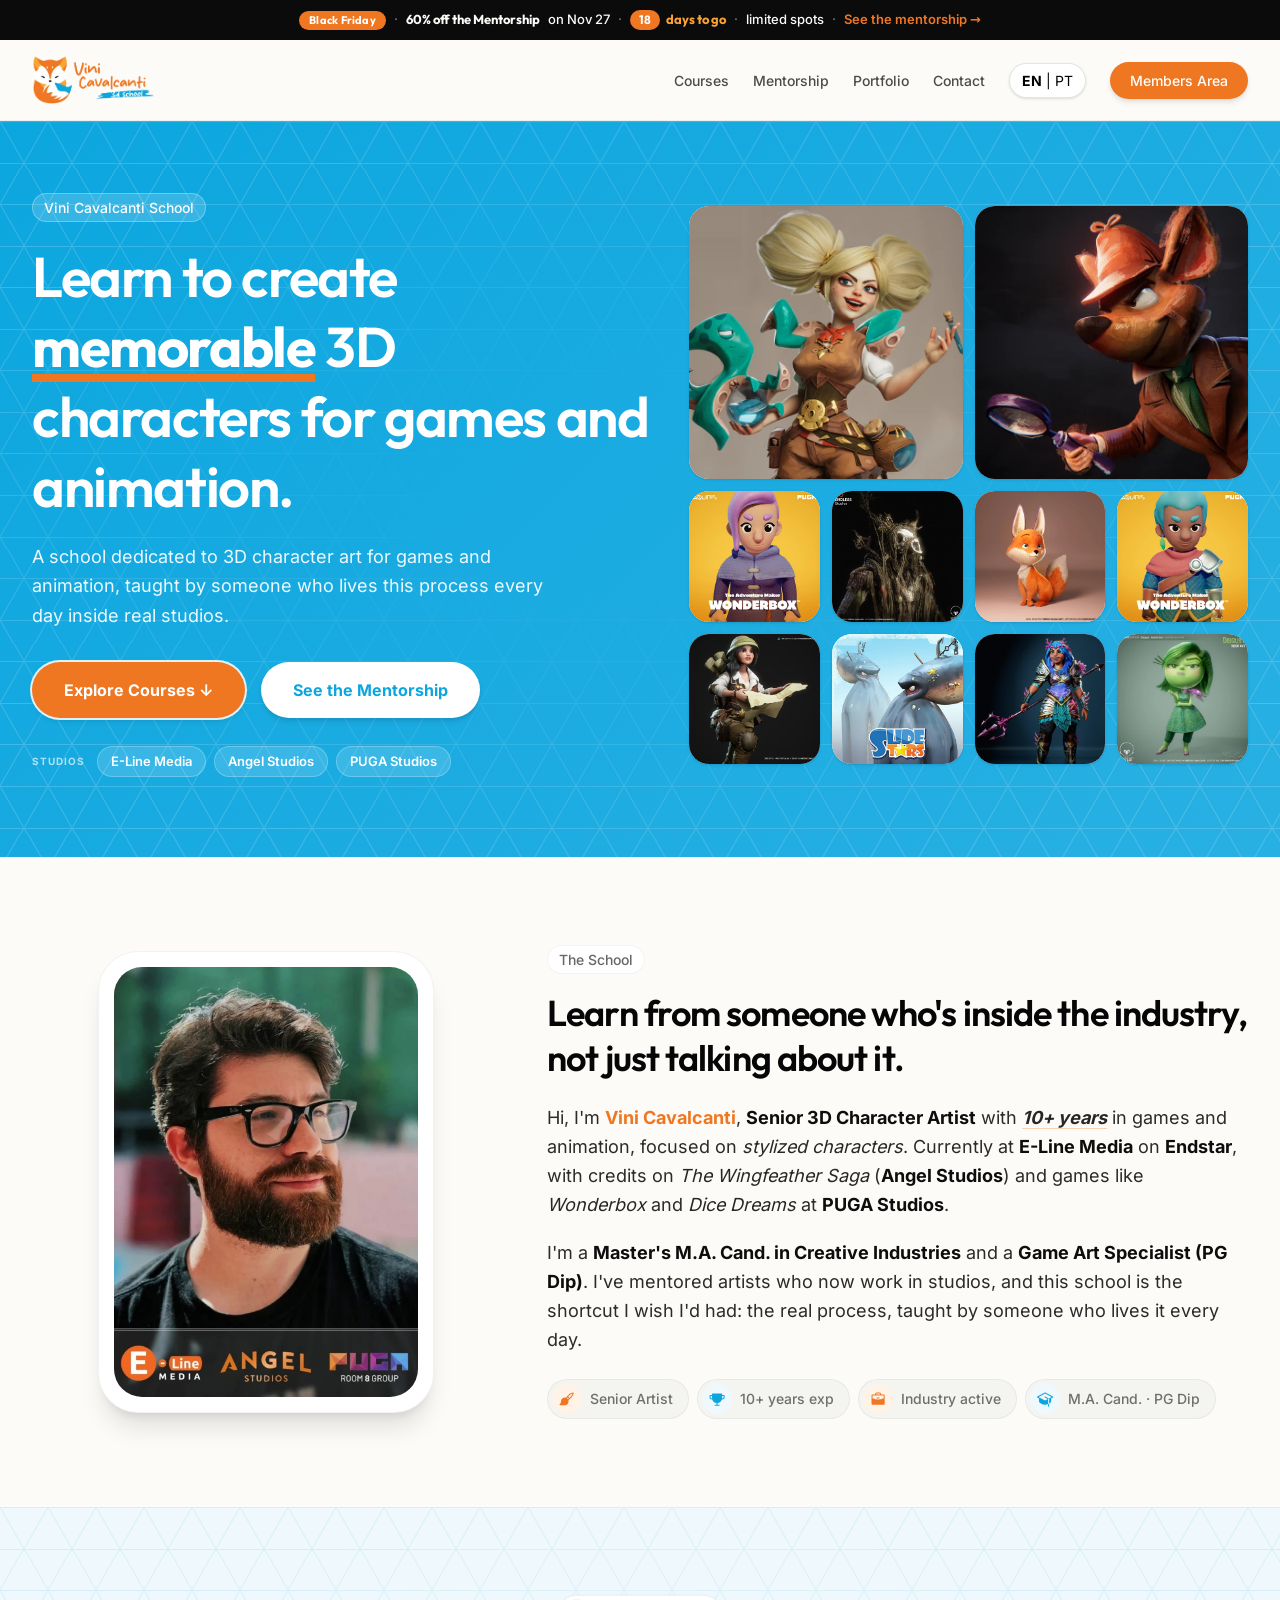
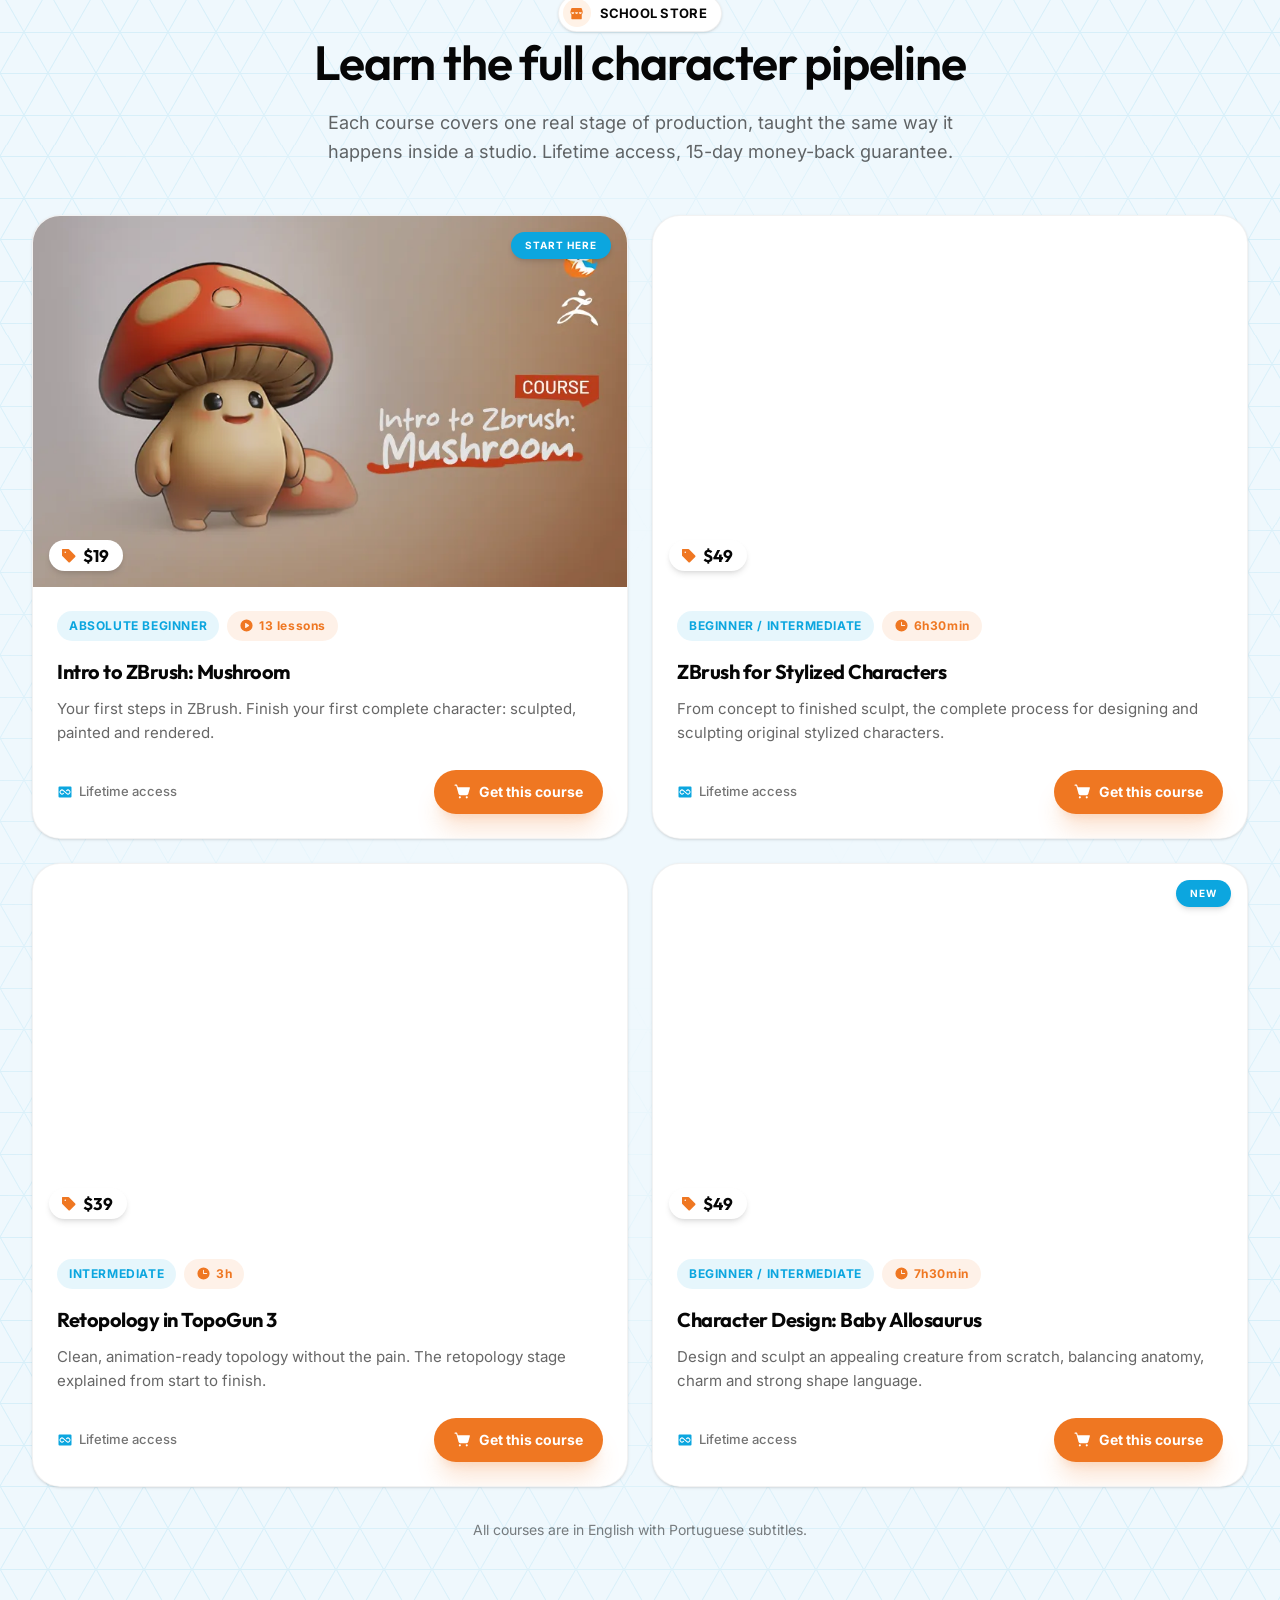
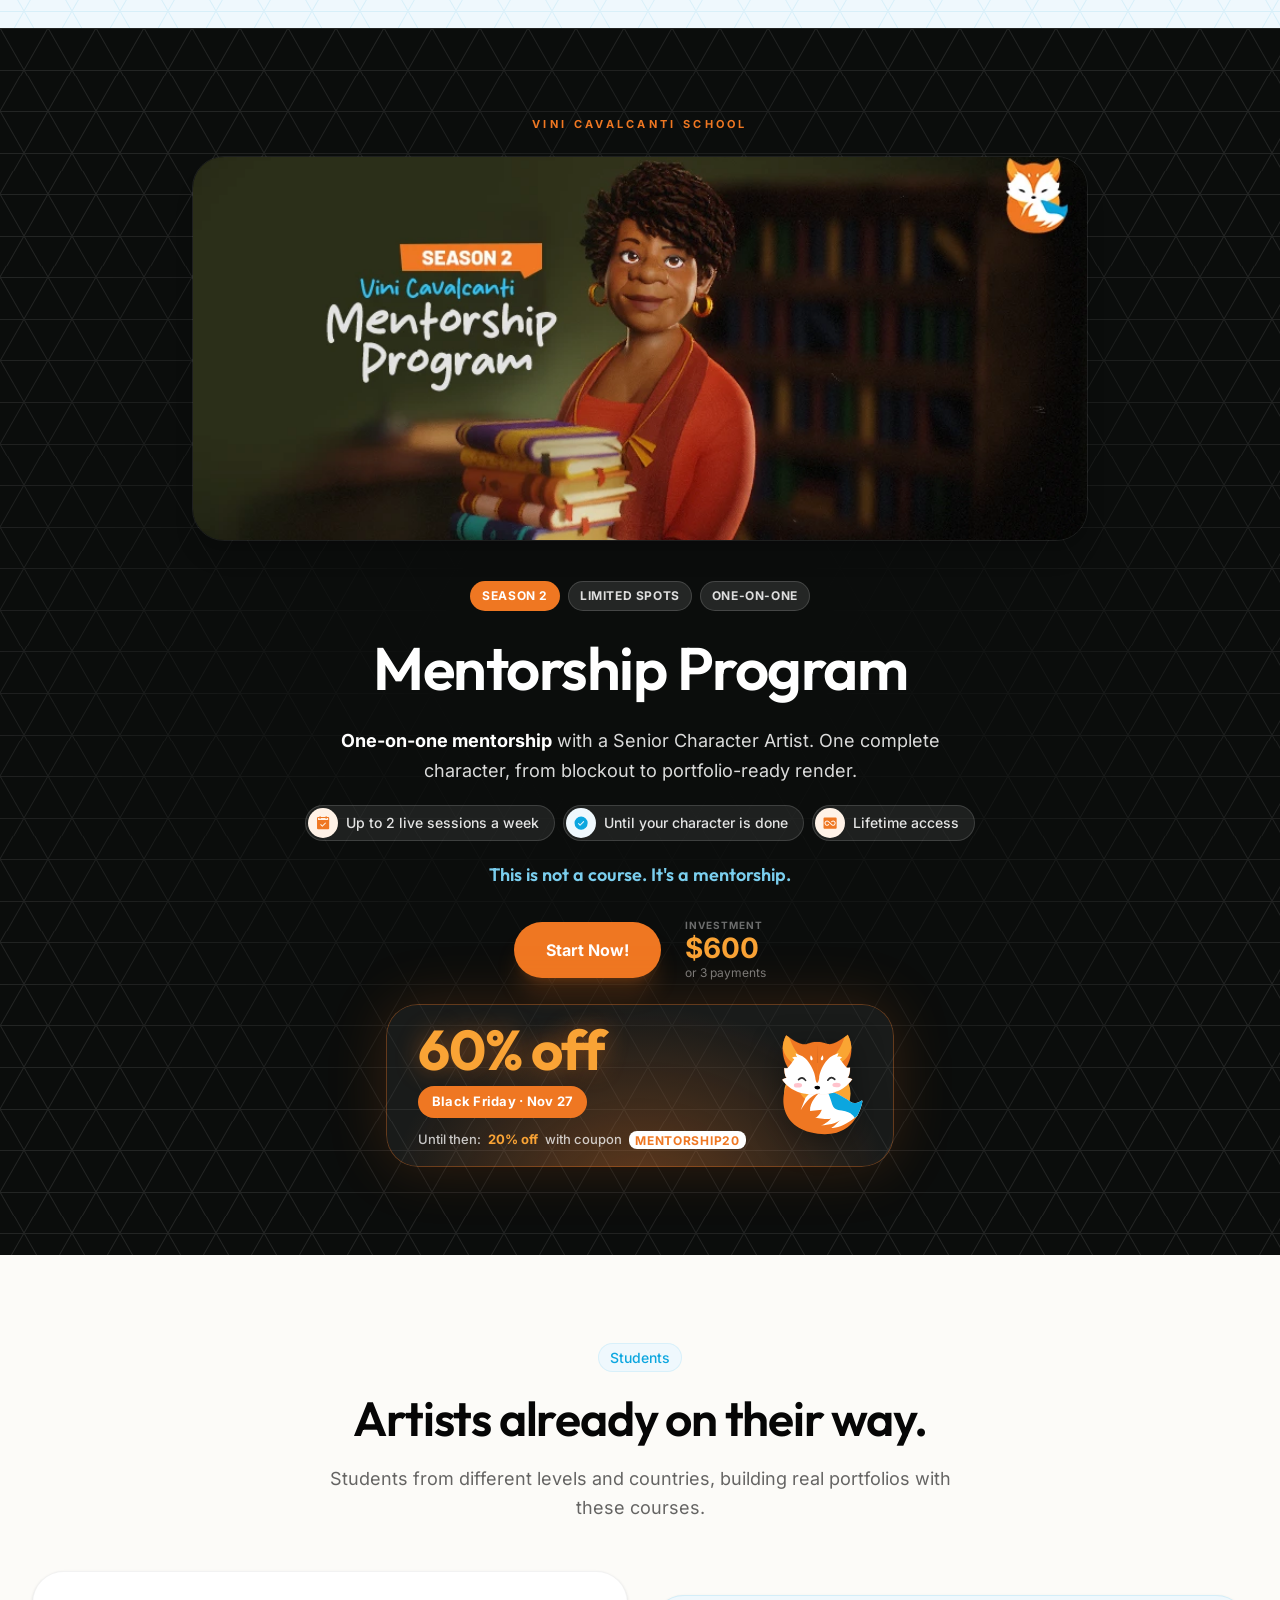
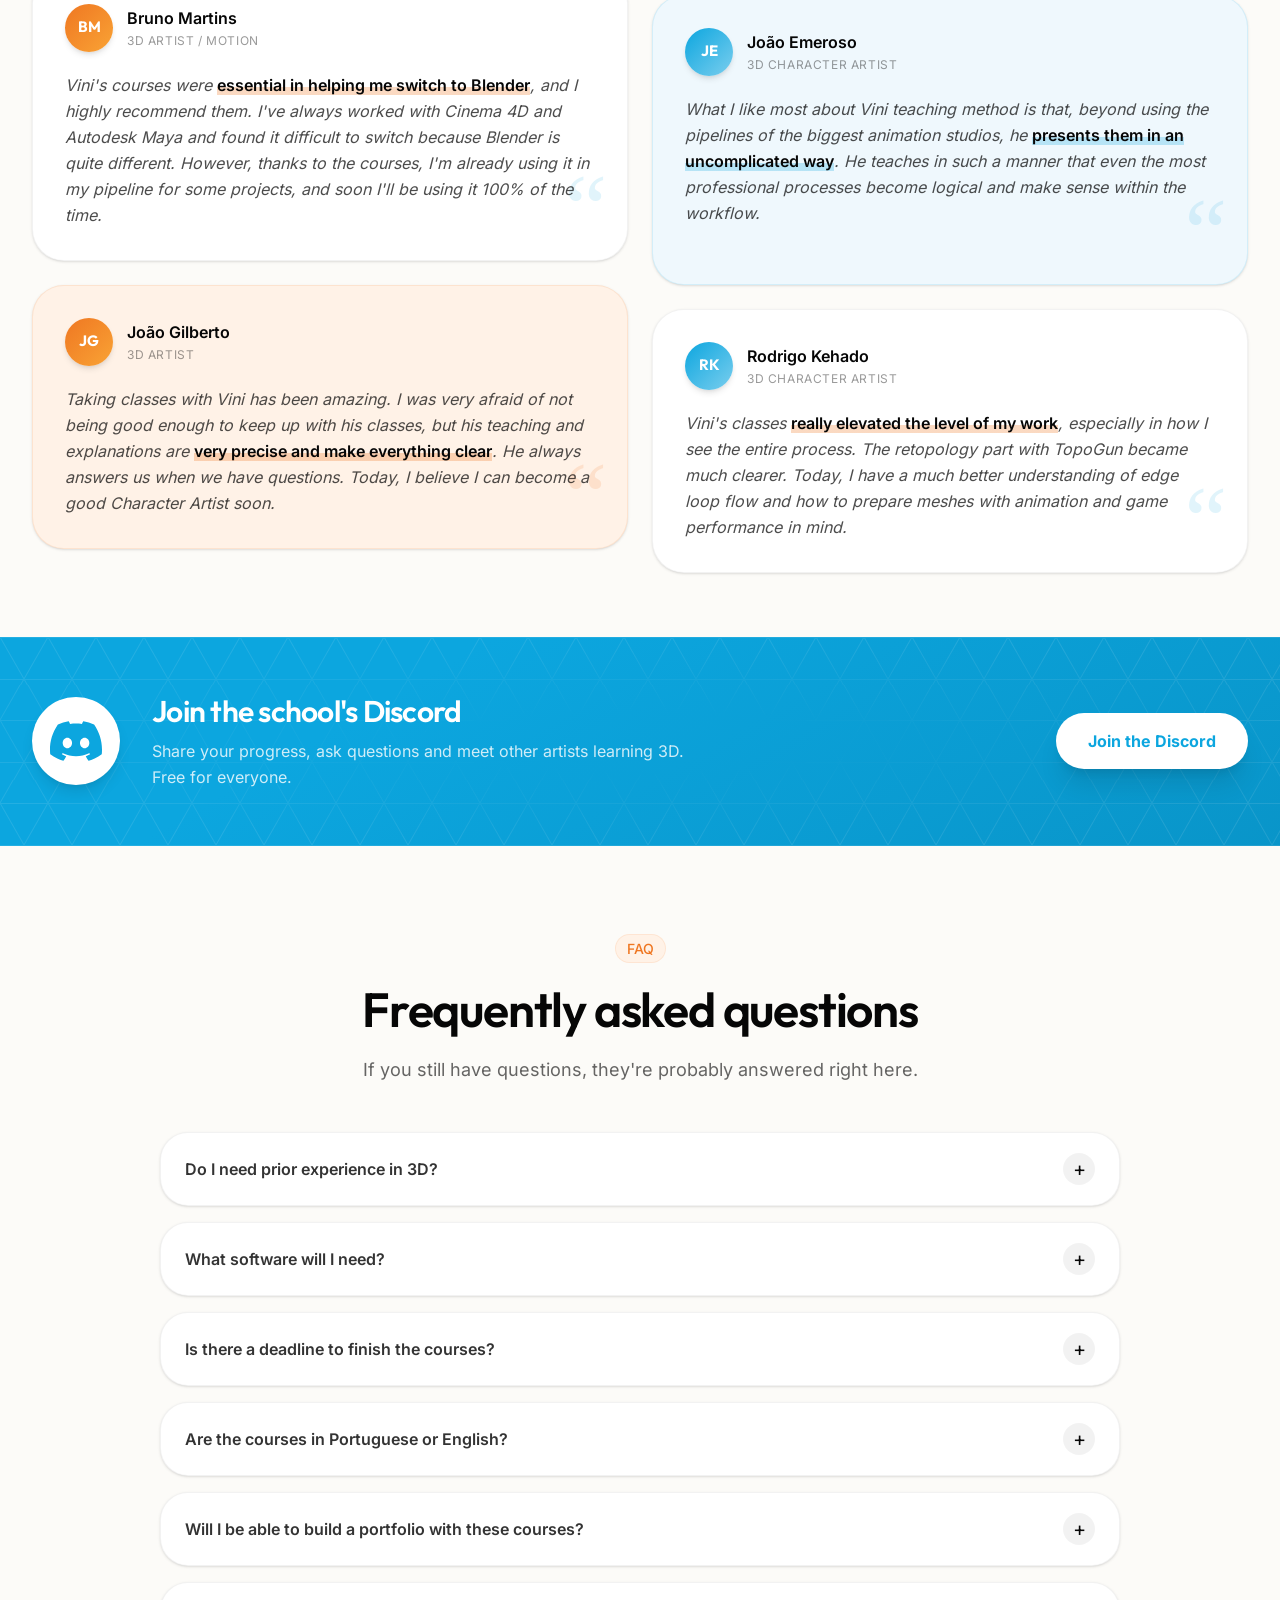
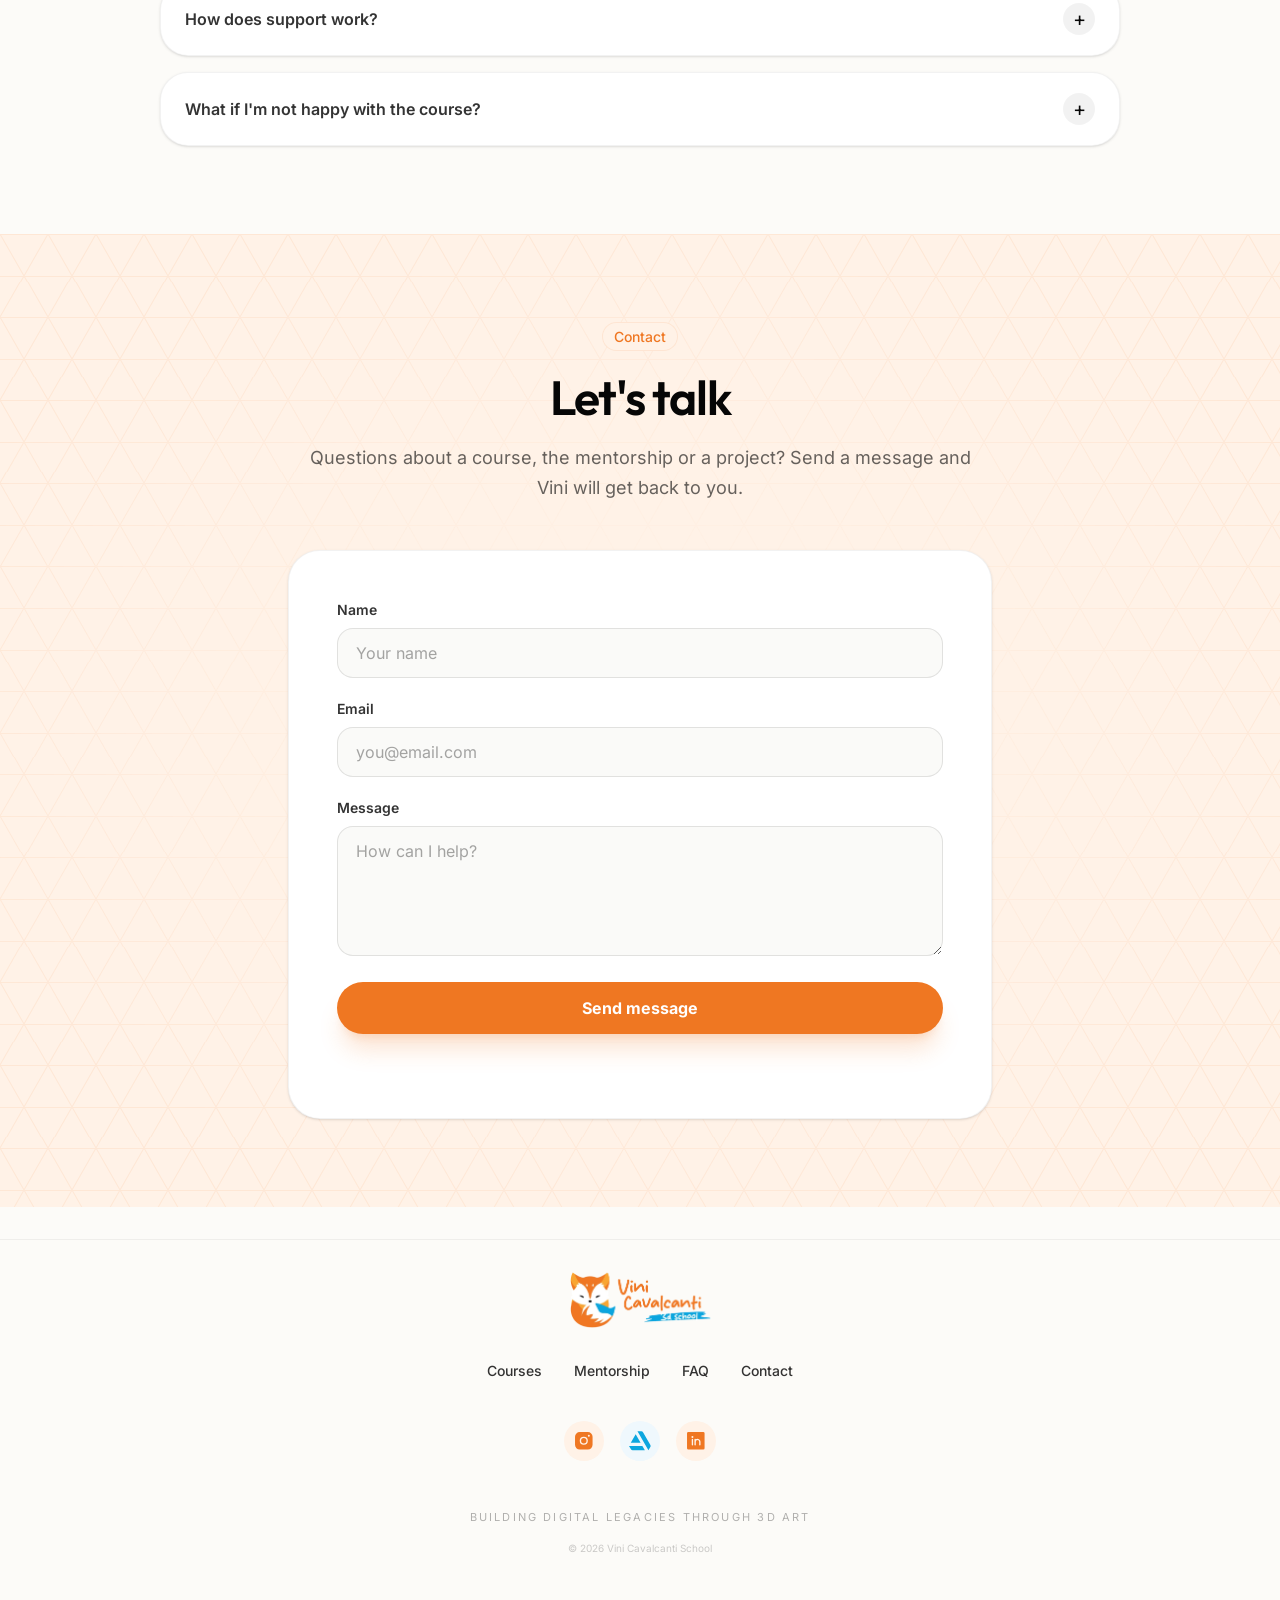
==== commit 30347c77: "feat: add a large Black Friday hero block at the top of the home Dark full-width banner before the b" ====
--- a/index.html
+++ b/index.html
@@ -110,6 +110,22 @@
 </header>
 
 <main>
+<!-- SECTION: bf-hero (Black Friday 2026, REAL: 60% off on the mentorship on Nov 27; hidden by js/main.js after the date, "today" state on the day) -->
+<section class="bf-hero section--pattern-light" id="black-friday" aria-label="Black Friday">
+  <div class="container bf-hero__inner">
+    <div class="bf-hero__copy">
+      <p class="bf-hero__kicker">Black Friday</p>
+      <p class="bf-hero__pct">60% off</p>
+      <p class="bf-hero__sub">on the 1:1 Mentorship &middot; Nov 27</p>
+      <p class="bf-hero__count"><b class="bf-hero__days">18</b> <span class="pill__text">days to go</span></p>
+      <p class="bf-hero__today">Black Friday is today</p>
+      <p class="bf-hero__promo">Until then: <strong>20% off</strong> with coupon <strong class="bf-hero__code">MENTORSHIP20</strong></p>
+      <a href="./mentorship/one-on-one-mentorship/" id="bf-hero-cta" class="btn btn--primary">See the Mentorship</a>
+    </div>
+    <img class="bf-hero__fox" src="images/fox-happy-hop.svg" alt="" width="260" height="313" decoding="async" fetchpriority="high">
+  </div>
+</section>
+
 
 <!-- SECTION: hero (light bg, root copy, mosaic art grid like root site) -->
 <section class="hero hero--home section--pattern-orange">
--- a/css/styles.css
+++ b/css/styles.css
@@ -357,3 +357,24 @@
 @media (max-width:600px){.promo-bar__count.promo-bar__d{display:none;}}
 @media (min-width:601px) and (max-width:899px){.promo-bar__count.promo-bar__x{display:none;}}
 @media (max-width:639px){.mship-billboard__bf{padding:1rem 1.125rem 1rem 1.25rem;gap:0.875rem;border-radius:26px;} .mship-billboard__bf-pct{font-size:2.25rem;} .mship-billboard__bf-fox{width:78px;height:94px;} .mship-billboard__bf .mship-billboard__promo{font-size:0.75rem;}}
+/* SECTION:bf-hero (2026-11-09) — banner grande de Black Friday no topo da home (pedido do Vini via chat dos stories). Fundo #0B0B0C com brilho radial laranja e pattern branco sutil, "Black Friday" + "60% off" gigantes, contagem, cupom, CTA para a LP e a raposa feliz pulando. js/main.js: atualiza a contagem, adiciona .is-today em 27/11 e esconde o bloco depois da data. Remover do HTML depois da campanha. */
+.bf-hero{background:radial-gradient(ellipse 70% 80% at 50% 110%,rgba(239,119,34,.42),rgba(239,119,34,0) 70%),#0B0B0C;color:var(--color-white);padding-block:2.5rem 2.75rem;}
+.bf-hero__inner{position:relative;z-index:1;display:grid;grid-template-columns:1fr auto;align-items:center;gap:1rem 2rem;}
+.bf-hero__copy{display:flex;flex-direction:column;align-items:flex-start;gap:0.5rem;min-width:0;animation:bfIn .7s cubic-bezier(.2,.8,.2,1) both;}
+.bf-hero__kicker{font-family:var(--font-display);font-weight:700;font-size:1.5rem;line-height:1;letter-spacing:0.08em;text-transform:uppercase;color:rgba(255,255,255,.92);}
+.bf-hero__pct{font-family:var(--font-display);font-weight:700;font-size:clamp(4rem,14vw,7.5rem);line-height:0.95;letter-spacing:-0.03em;color:var(--color-orange-grad-end);text-shadow:0 0 32px rgba(239,119,34,.5);animation:bfPulse 2.6s ease-in-out infinite;}
+.bf-hero__sub{font-size:1.125rem;font-weight:600;color:rgba(255,255,255,.9);}
+.bf-hero__count{display:inline-flex;align-items:center;gap:0.5rem;font-family:var(--font-display);font-weight:700;font-size:1rem;color:var(--color-orange-grad-end);}
+.bf-hero__count b{background:var(--color-orange);color:var(--color-white);border-radius:var(--radius-pill);padding:0.2rem 0.75rem;font-size:0.9375rem;line-height:1.4;}
+.bf-hero__today{display:none;font-family:var(--font-display);font-weight:700;font-size:1.25rem;color:var(--color-orange-grad-end);}
+.bf-hero__promo{font-size:0.9375rem;color:rgba(255,255,255,.75);}
+.bf-hero__promo strong{color:var(--color-orange-grad-end);margin-inline:0.2rem;}
+.bf-hero__code{background:var(--color-white);color:var(--color-orange)!important;border-radius:8px;padding:0.1rem 0.45rem;letter-spacing:0.06em;white-space:nowrap;font-weight:700;font-size:0.8125rem;}
+.bf-hero .btn--primary{margin-top:0.5rem;box-shadow:0 0 0 2px rgba(255,255,255,.18),var(--shadow-orange);}
+.bf-hero__fox{width:clamp(150px,22vw,260px);height:auto;display:block;justify-self:end;filter:drop-shadow(0 16px 28px rgba(0,0,0,.45));animation:bfIn .9s .15s cubic-bezier(.2,.8,.2,1) both;}
+.bf-hero.is-today .bf-hero__count,.bf-hero.is-today .bf-hero__promo,.bf-hero.is-today .bf-hero__sub{display:none;}
+.bf-hero.is-today .bf-hero__today{display:block;}
+@keyframes bfPulse{0%,100%{transform:scale(1);text-shadow:0 0 32px rgba(239,119,34,.5);}50%{transform:scale(1.025);text-shadow:0 0 48px rgba(239,119,34,.75);}}
+@keyframes bfIn{from{opacity:0;transform:translateY(14px);}to{opacity:1;transform:none;}}
+@media (prefers-reduced-motion:reduce){.bf-hero__pct,.bf-hero__copy,.bf-hero__fox{animation:none;}}
+@media (max-width:639px){.bf-hero{padding-block:1.75rem 2rem;} .bf-hero__inner{grid-template-columns:1fr auto;gap:0.75rem 0.75rem;align-items:start;} .bf-hero__kicker{font-size:1.125rem;} .bf-hero__sub{font-size:0.9375rem;} .bf-hero__promo{font-size:0.8125rem;} .bf-hero__fox{width:clamp(96px,28vw,124px);align-self:center;}}
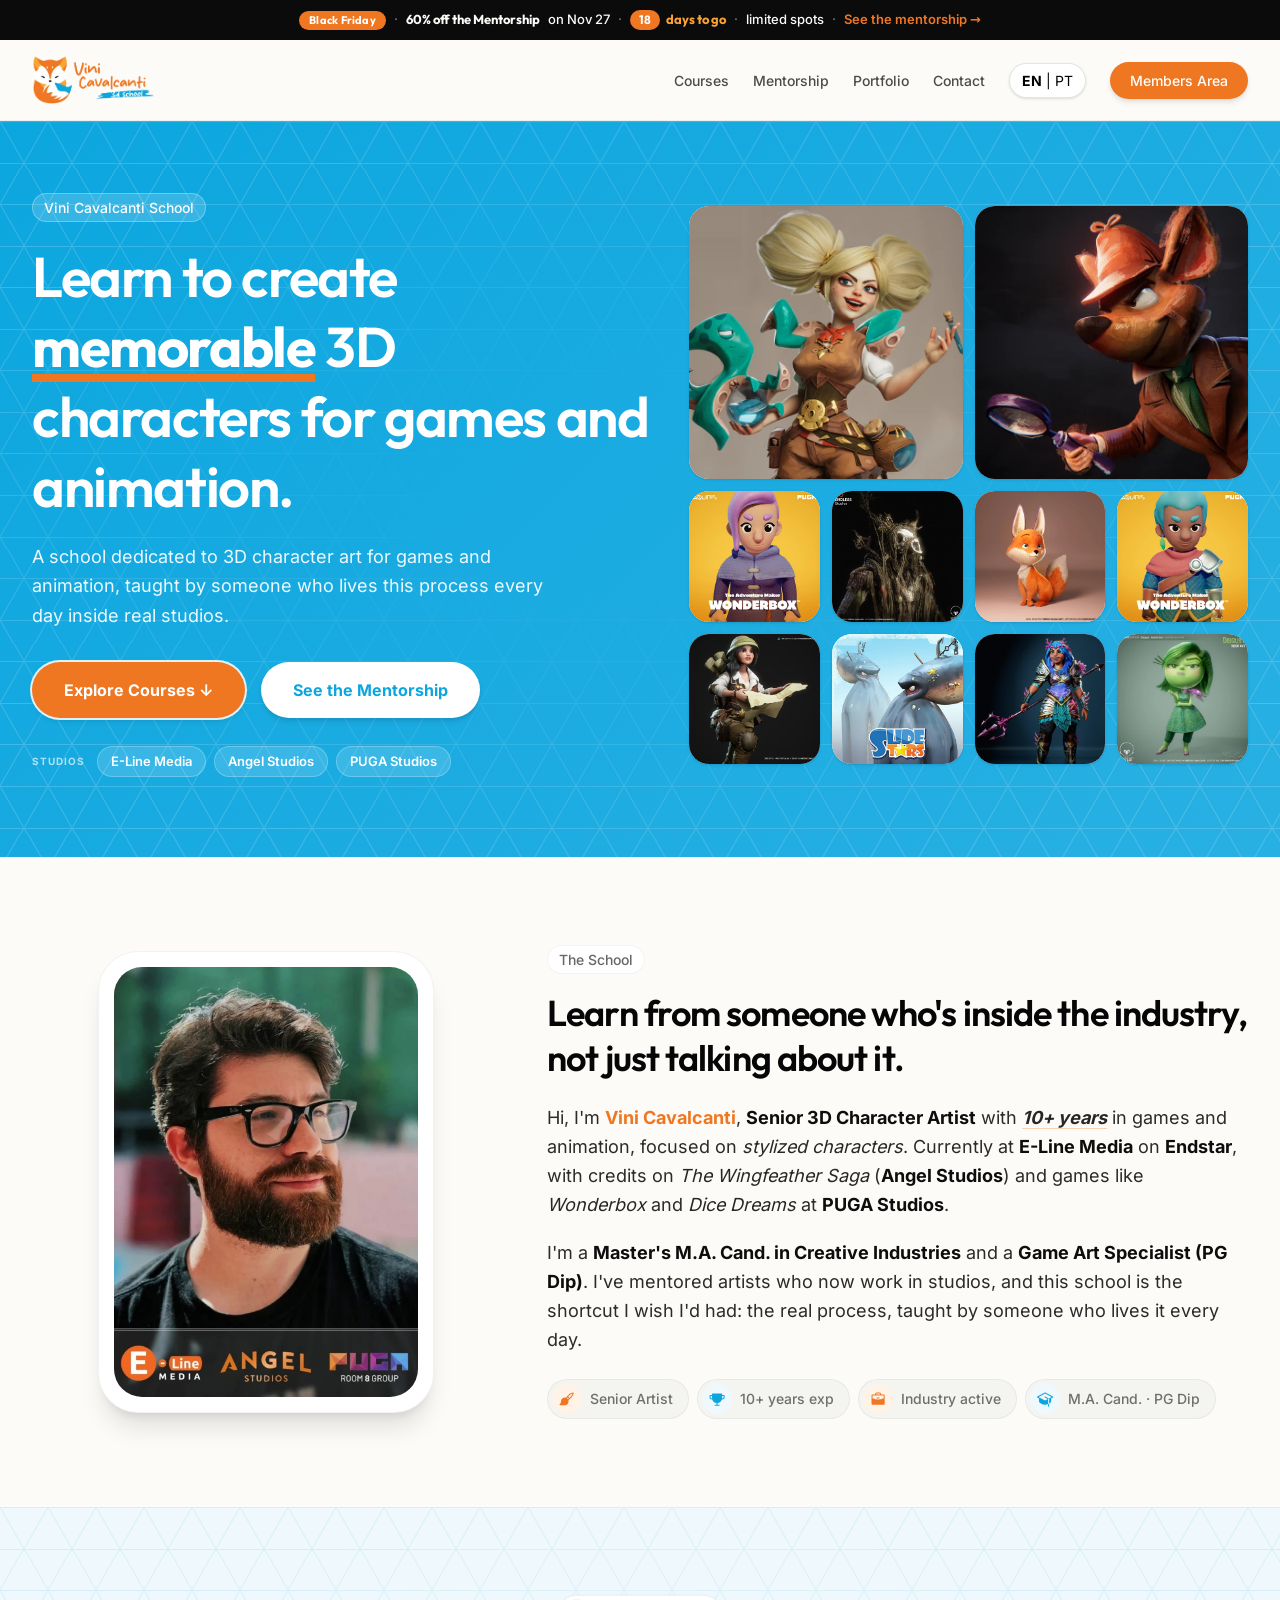
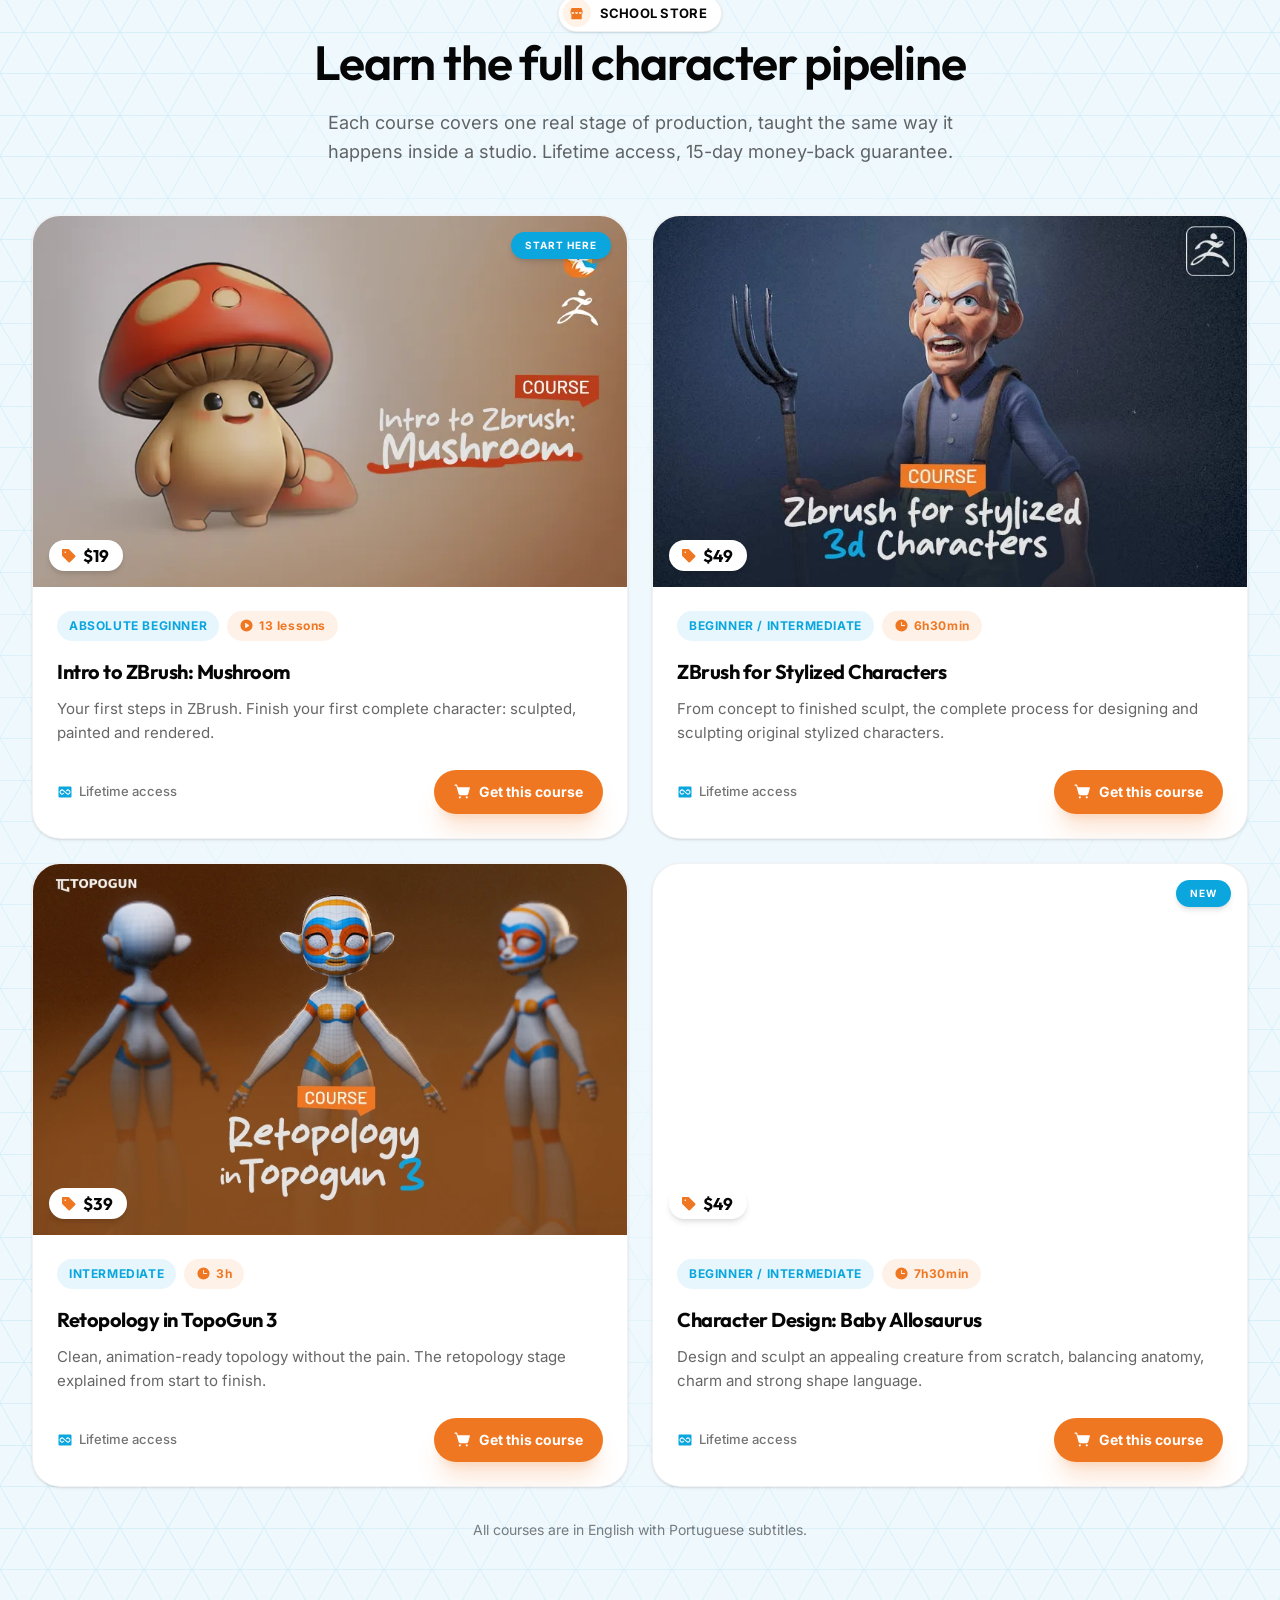
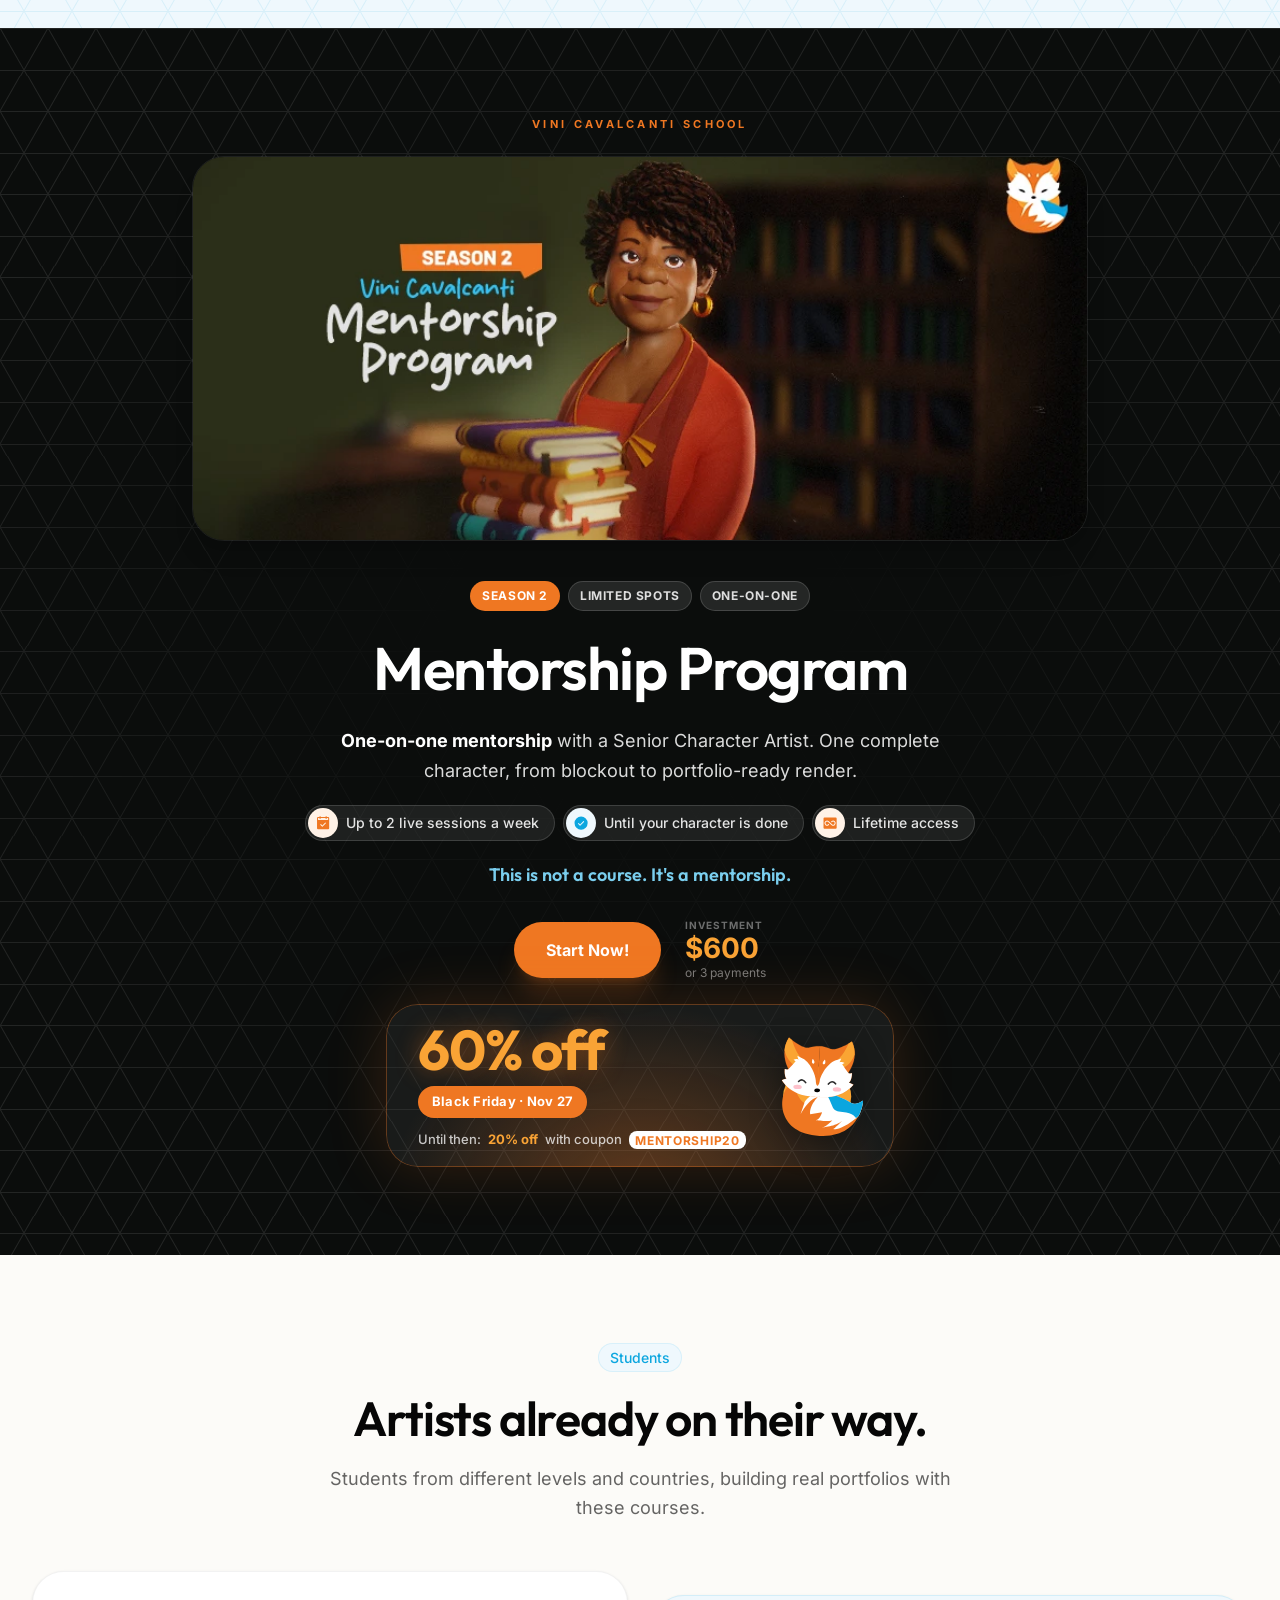
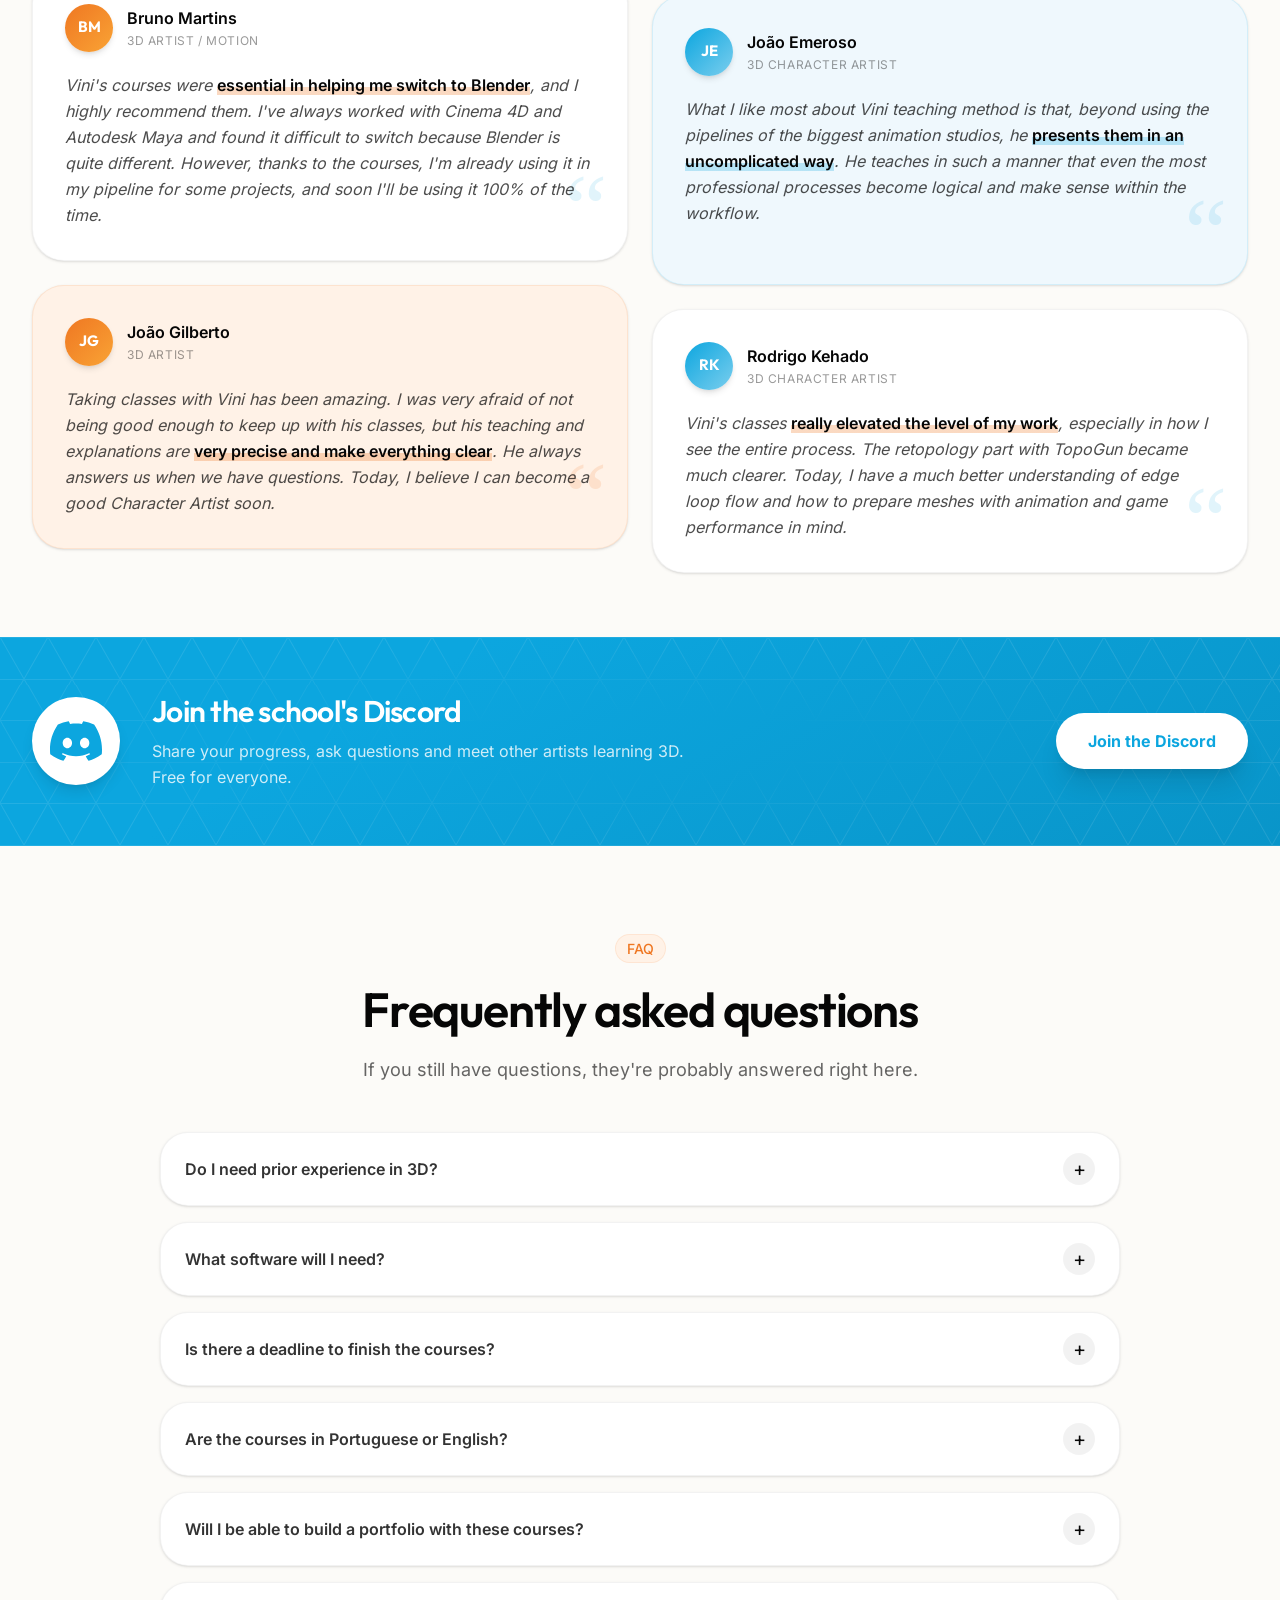
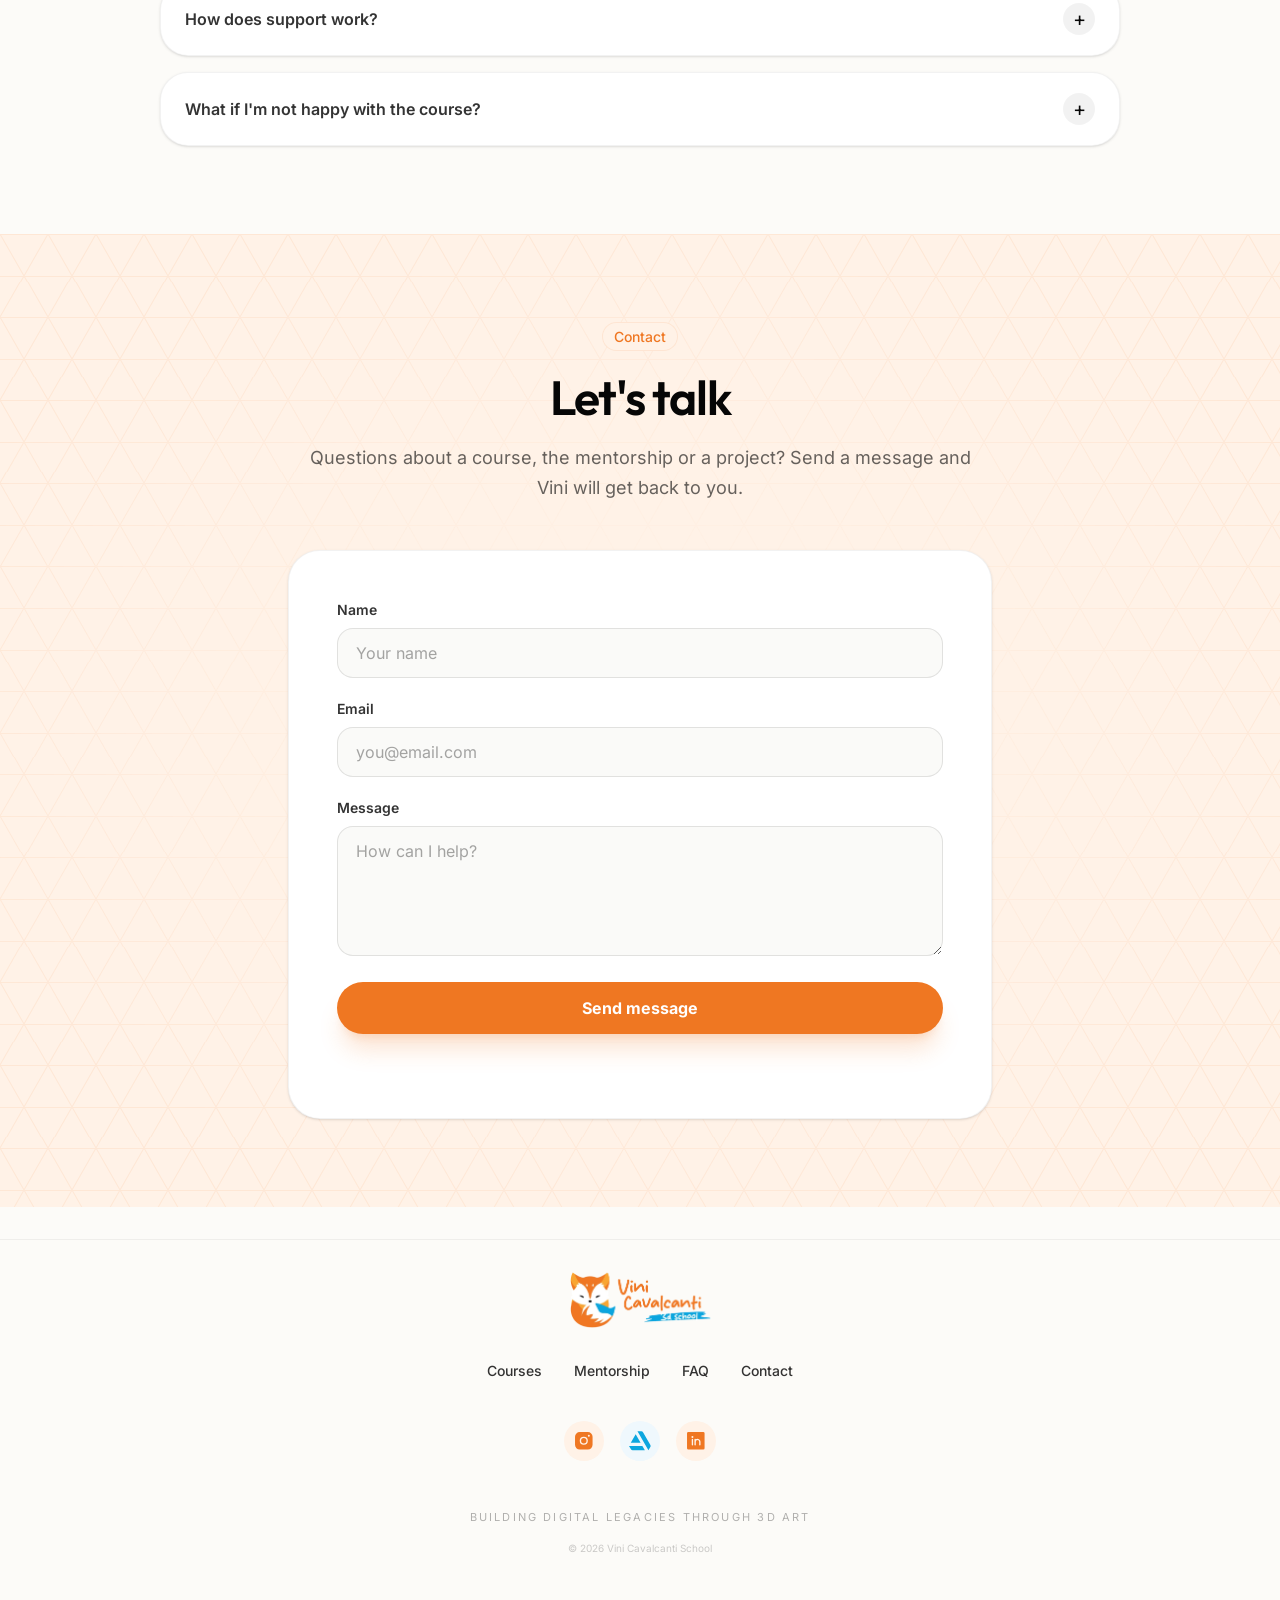
==== commit b3ec9624: "design: rework the Black Friday hero around the headline and a live countdown BLACK FRIDAY becomes t" ====
--- a/index.html
+++ b/index.html
@@ -110,19 +110,24 @@
 </header>
 
 <main>
-<!-- SECTION: bf-hero (Black Friday 2026, REAL: 60% off on the mentorship on Nov 27; hidden by js/main.js after the date, "today" state on the day) -->
+<!-- SECTION: bf-hero (Black Friday 2026, REAL: 60% off on the mentorship on Nov 27; live countdown to Nov 27 00:00 BRT in js/main.js; "today" state on the day, hidden after) -->
 <section class="bf-hero section--pattern-light" id="black-friday" aria-label="Black Friday">
   <div class="container bf-hero__inner">
-    <div class="bf-hero__copy">
-      <p class="bf-hero__kicker">Black Friday</p>
-      <p class="bf-hero__pct">60% off</p>
-      <p class="bf-hero__sub">on the 1:1 Mentorship &middot; Nov 27</p>
-      <p class="bf-hero__count"><b class="bf-hero__days">18</b> <span class="pill__text">days to go</span></p>
-      <p class="bf-hero__today">Black Friday is today</p>
+    <p class="bf-hero__kicker">Black Friday</p>
+    <p class="bf-hero__sub"><strong>60% off</strong> on the 1:1 Mentorship</p>
+    <div class="bf-hero__timer" role="timer">
+      <div class="bf-hero__unit"><b class="bf-hero__num" data-unit="d">18</b><span class="bf-hero__lbl pill__text">days</span></div>
+      <div class="bf-hero__unit"><b class="bf-hero__num" data-unit="h">01</b><span class="bf-hero__lbl pill__text">hours</span></div>
+      <div class="bf-hero__unit"><b class="bf-hero__num" data-unit="m">01</b><span class="bf-hero__lbl pill__text">min</span></div>
+      <div class="bf-hero__unit"><b class="bf-hero__num" data-unit="s">44</b><span class="bf-hero__lbl pill__text">sec</span></div>
+    </div>
+    <p class="bf-hero__until">Nov 27 &middot; 00:00 BRT</p>
+    <p class="bf-hero__today">Today &middot; 60% off</p>
+    <div class="bf-hero__actions">
+      <a href="./mentorship/one-on-one-mentorship/" id="bf-hero-cta" class="btn btn--primary">See the Mentorship</a>
       <p class="bf-hero__promo">Until then: <strong>20% off</strong> with coupon <strong class="bf-hero__code">MENTORSHIP20</strong></p>
-      <a href="./mentorship/one-on-one-mentorship/" id="bf-hero-cta" class="btn btn--primary">See the Mentorship</a>
-    </div>
-    <img class="bf-hero__fox" src="images/fox-happy-hop.svg" alt="" width="260" height="313" decoding="async" fetchpriority="high">
+    </div>
+    <img class="bf-hero__fox" src="images/fox-happy-hop.svg" alt="" width="72" height="87" decoding="async">
   </div>
 </section>
 
--- a/css/styles.css
+++ b/css/styles.css
@@ -357,24 +357,26 @@
 @media (max-width:600px){.promo-bar__count.promo-bar__d{display:none;}}
 @media (min-width:601px) and (max-width:899px){.promo-bar__count.promo-bar__x{display:none;}}
 @media (max-width:639px){.mship-billboard__bf{padding:1rem 1.125rem 1rem 1.25rem;gap:0.875rem;border-radius:26px;} .mship-billboard__bf-pct{font-size:2.25rem;} .mship-billboard__bf-fox{width:78px;height:94px;} .mship-billboard__bf .mship-billboard__promo{font-size:0.75rem;}}
-/* SECTION:bf-hero (2026-11-09) — banner grande de Black Friday no topo da home (pedido do Vini via chat dos stories). Fundo #0B0B0C com brilho radial laranja e pattern branco sutil, "Black Friday" + "60% off" gigantes, contagem, cupom, CTA para a LP e a raposa feliz pulando. js/main.js: atualiza a contagem, adiciona .is-today em 27/11 e esconde o bloco depois da data. Remover do HTML depois da campanha. */
-.bf-hero{background:radial-gradient(ellipse 70% 80% at 50% 110%,rgba(239,119,34,.42),rgba(239,119,34,0) 70%),#0B0B0C;color:var(--color-white);padding-block:2.5rem 2.75rem;}
-.bf-hero__inner{position:relative;z-index:1;display:grid;grid-template-columns:1fr auto;align-items:center;gap:1rem 2rem;}
-.bf-hero__copy{display:flex;flex-direction:column;align-items:flex-start;gap:0.5rem;min-width:0;animation:bfIn .7s cubic-bezier(.2,.8,.2,1) both;}
-.bf-hero__kicker{font-family:var(--font-display);font-weight:700;font-size:1.5rem;line-height:1;letter-spacing:0.08em;text-transform:uppercase;color:rgba(255,255,255,.92);}
-.bf-hero__pct{font-family:var(--font-display);font-weight:700;font-size:clamp(4rem,14vw,7.5rem);line-height:0.95;letter-spacing:-0.03em;color:var(--color-orange-grad-end);text-shadow:0 0 32px rgba(239,119,34,.5);animation:bfPulse 2.6s ease-in-out infinite;}
-.bf-hero__sub{font-size:1.125rem;font-weight:600;color:rgba(255,255,255,.9);}
-.bf-hero__count{display:inline-flex;align-items:center;gap:0.5rem;font-family:var(--font-display);font-weight:700;font-size:1rem;color:var(--color-orange-grad-end);}
-.bf-hero__count b{background:var(--color-orange);color:var(--color-white);border-radius:var(--radius-pill);padding:0.2rem 0.75rem;font-size:0.9375rem;line-height:1.4;}
-.bf-hero__today{display:none;font-family:var(--font-display);font-weight:700;font-size:1.25rem;color:var(--color-orange-grad-end);}
-.bf-hero__promo{font-size:0.9375rem;color:rgba(255,255,255,.75);}
+/* SECTION:bf-hero (2026-11-09, refeito no mesmo dia após retorno do Vini: "BLACK FRIDAY" protagonista, contador ao vivo DD:HH:MM:SS em destaque, raposa pequena, identidade própria e não cópia do selo). Fundo #0B0B0C + brilho laranja + pattern-light. js/main.js: tick por segundo até 27/11 00:00 BRT (UTC-3), .is-today em 27/11, hidden depois. Remover do HTML depois da campanha. */
+.bf-hero{background:radial-gradient(ellipse 80% 70% at 50% 100%,rgba(239,119,34,.40),rgba(239,119,34,0) 70%),#0B0B0C;color:var(--color-white);padding-block:2.5rem 2.75rem;}
+.bf-hero__inner{position:relative;z-index:1;display:flex;flex-direction:column;align-items:center;text-align:center;gap:0.75rem;animation:bfIn .7s cubic-bezier(.2,.8,.2,1) both;}
+.bf-hero__kicker{font-family:var(--font-display);font-weight:700;font-size:clamp(2.5rem,12vw,8.5rem);line-height:0.95;letter-spacing:-0.035em;text-transform:uppercase;color:var(--color-white);text-shadow:0 0 40px rgba(239,119,34,.35);white-space:nowrap;}
+.bf-hero__sub{font-family:var(--font-display);font-weight:700;font-size:clamp(1.25rem,3.2vw,2rem);line-height:1.1;color:rgba(255,255,255,.92);}
+.bf-hero__sub strong{color:var(--color-orange-grad-end);}
+.bf-hero__timer{display:flex;gap:0.625rem;margin-top:0.5rem;}
+.bf-hero__unit{display:flex;flex-direction:column;align-items:center;justify-content:center;min-width:5.25rem;padding:0.75rem 0.75rem 0.6rem;border-radius:18px;background:rgba(255,255,255,.05);box-shadow:inset 0 0 0 1px rgba(239,119,34,.55),0 0 28px rgba(239,119,34,.18);}
+.bf-hero__num{font-family:var(--font-display);font-weight:700;font-size:2.75rem;line-height:1;color:var(--color-orange-grad-end);font-variant-numeric:tabular-nums;letter-spacing:-0.02em;}
+.bf-hero__lbl{margin-top:0.35rem;font-size:0.6875rem;font-weight:700;letter-spacing:0.14em;text-transform:uppercase;color:rgba(255,255,255,.6);}
+.bf-hero__until{font-size:0.8125rem;font-weight:600;letter-spacing:0.06em;text-transform:uppercase;color:rgba(255,255,255,.55);}
+.bf-hero__today{display:none;font-family:var(--font-display);font-weight:700;font-size:clamp(1.75rem,5vw,3rem);color:var(--color-orange-grad-end);text-shadow:0 0 32px rgba(239,119,34,.5);}
+.bf-hero__actions{display:flex;flex-direction:column;align-items:center;gap:0.75rem;margin-top:0.5rem;}
+.bf-hero__promo{font-size:0.8125rem;color:rgba(255,255,255,.65);}
 .bf-hero__promo strong{color:var(--color-orange-grad-end);margin-inline:0.2rem;}
-.bf-hero__code{background:var(--color-white);color:var(--color-orange)!important;border-radius:8px;padding:0.1rem 0.45rem;letter-spacing:0.06em;white-space:nowrap;font-weight:700;font-size:0.8125rem;}
-.bf-hero .btn--primary{margin-top:0.5rem;box-shadow:0 0 0 2px rgba(255,255,255,.18),var(--shadow-orange);}
-.bf-hero__fox{width:clamp(150px,22vw,260px);height:auto;display:block;justify-self:end;filter:drop-shadow(0 16px 28px rgba(0,0,0,.45));animation:bfIn .9s .15s cubic-bezier(.2,.8,.2,1) both;}
-.bf-hero.is-today .bf-hero__count,.bf-hero.is-today .bf-hero__promo,.bf-hero.is-today .bf-hero__sub{display:none;}
+.bf-hero__code{background:var(--color-white);color:var(--color-orange)!important;border-radius:8px;padding:0.1rem 0.45rem;letter-spacing:0.06em;white-space:nowrap;font-weight:700;font-size:0.75rem;}
+.bf-hero .btn--primary{box-shadow:0 0 0 2px rgba(255,255,255,.18),var(--shadow-orange);}
+.bf-hero__fox{position:absolute;right:0;bottom:-2.75rem;width:88px;height:auto;display:block;filter:drop-shadow(0 10px 18px rgba(0,0,0,.45));}
+.bf-hero.is-today .bf-hero__timer,.bf-hero.is-today .bf-hero__until,.bf-hero.is-today .bf-hero__promo{display:none;}
 .bf-hero.is-today .bf-hero__today{display:block;}
-@keyframes bfPulse{0%,100%{transform:scale(1);text-shadow:0 0 32px rgba(239,119,34,.5);}50%{transform:scale(1.025);text-shadow:0 0 48px rgba(239,119,34,.75);}}
 @keyframes bfIn{from{opacity:0;transform:translateY(14px);}to{opacity:1;transform:none;}}
-@media (prefers-reduced-motion:reduce){.bf-hero__pct,.bf-hero__copy,.bf-hero__fox{animation:none;}}
-@media (max-width:639px){.bf-hero{padding-block:1.75rem 2rem;} .bf-hero__inner{grid-template-columns:1fr auto;gap:0.75rem 0.75rem;align-items:start;} .bf-hero__kicker{font-size:1.125rem;} .bf-hero__sub{font-size:0.9375rem;} .bf-hero__promo{font-size:0.8125rem;} .bf-hero__fox{width:clamp(96px,28vw,124px);align-self:center;}}
+@media (prefers-reduced-motion:reduce){.bf-hero__inner{animation:none;}}
+@media (max-width:639px){.bf-hero{padding-block:1.75rem 2rem;} .bf-hero__inner{gap:0.625rem;} .bf-hero__timer{gap:0.4rem;} .bf-hero__unit{min-width:0;flex:1 1 0;padding:0.6rem 0.25rem 0.5rem;border-radius:14px;} .bf-hero__timer{align-self:stretch;} .bf-hero__num{font-size:2rem;} .bf-hero__lbl{font-size:0.625rem;letter-spacing:0.1em;} .bf-hero__fox{width:56px;right:-0.25rem;bottom:-2rem;} .bf-hero__promo{max-width:calc(100% - 4.5rem);}}
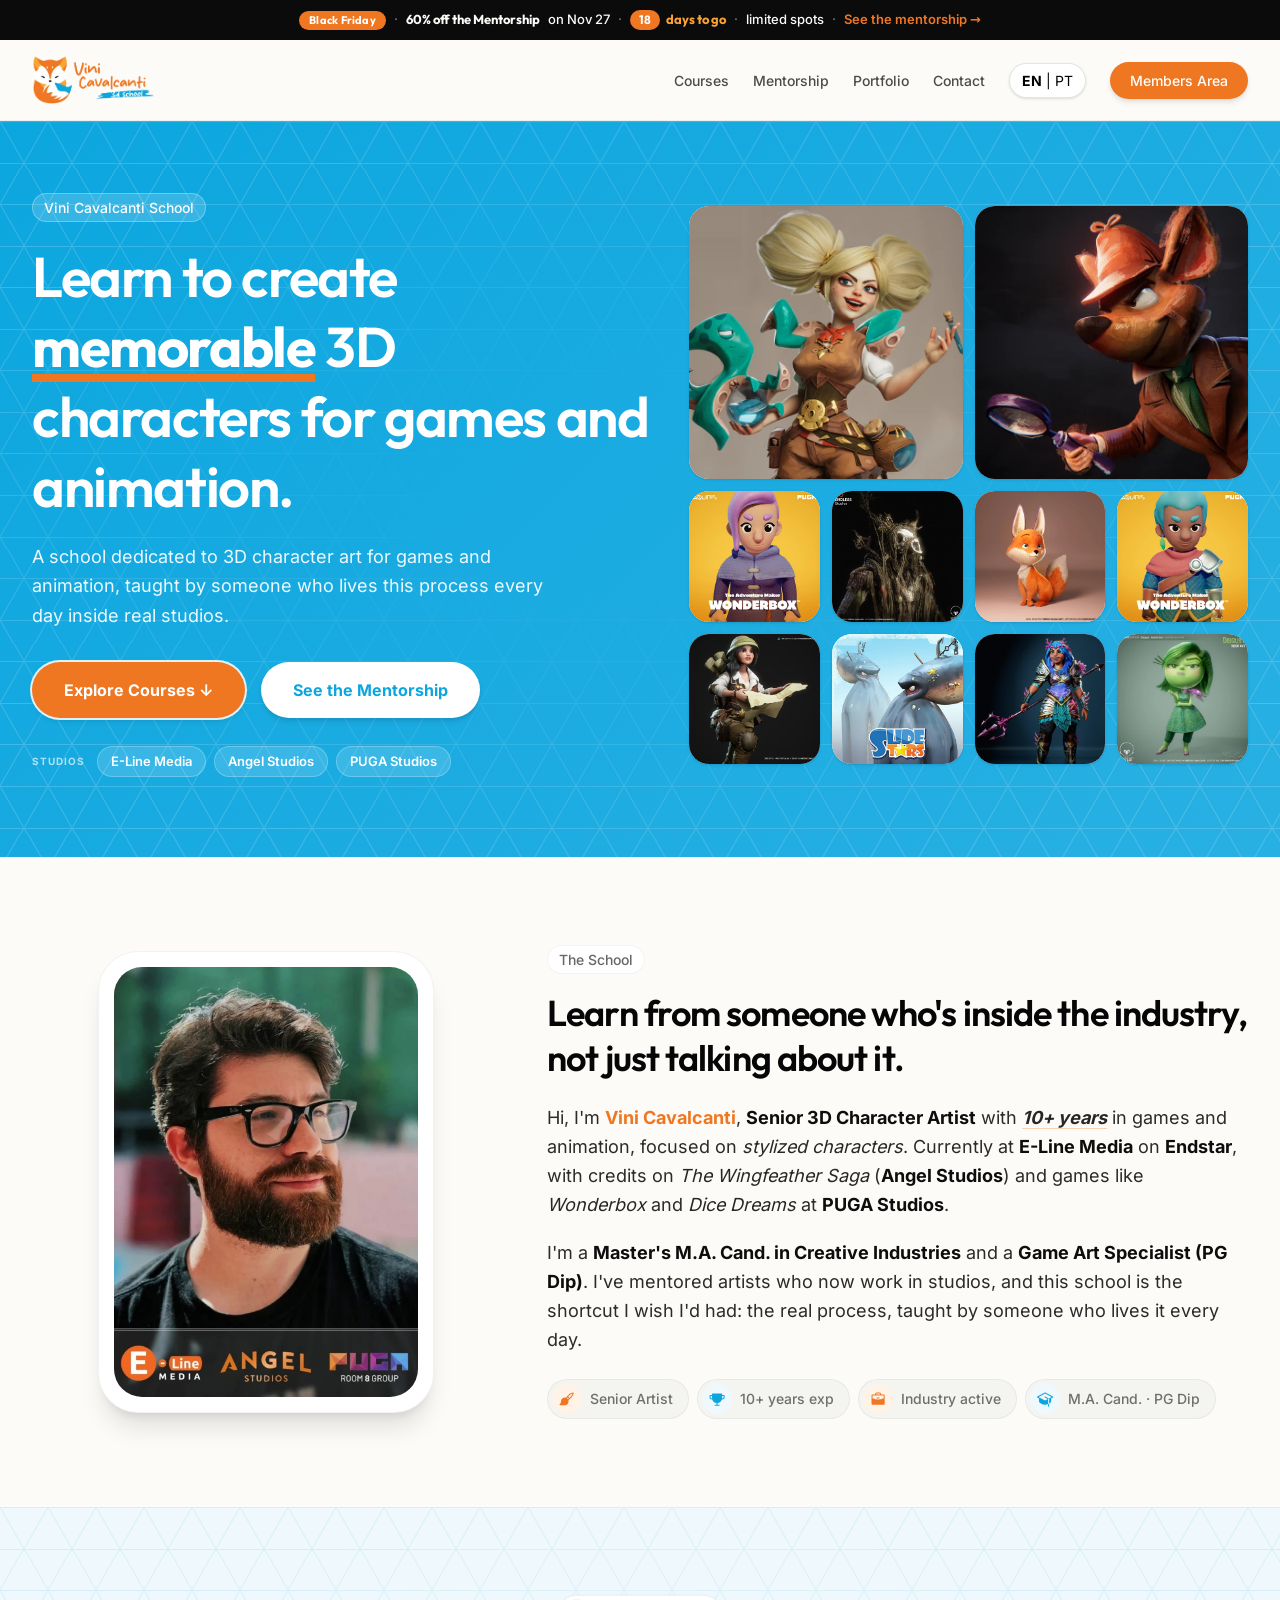
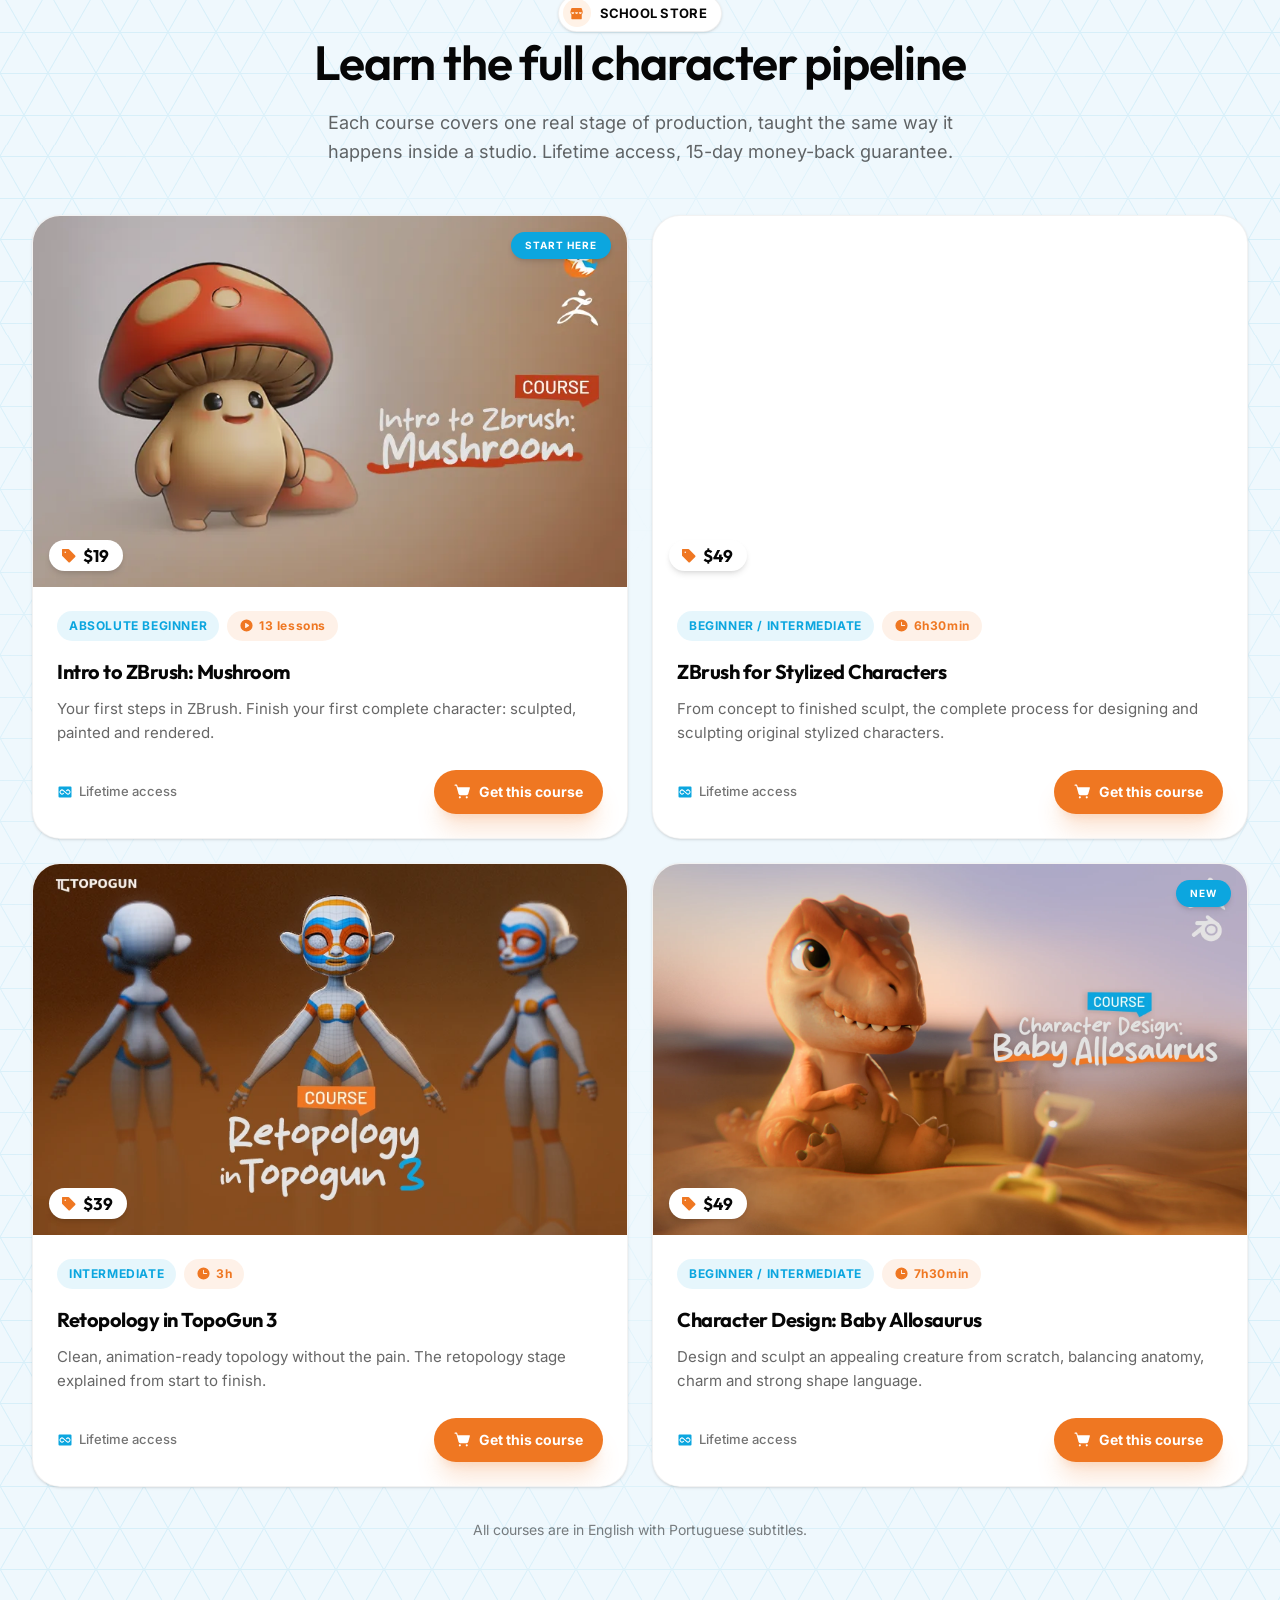
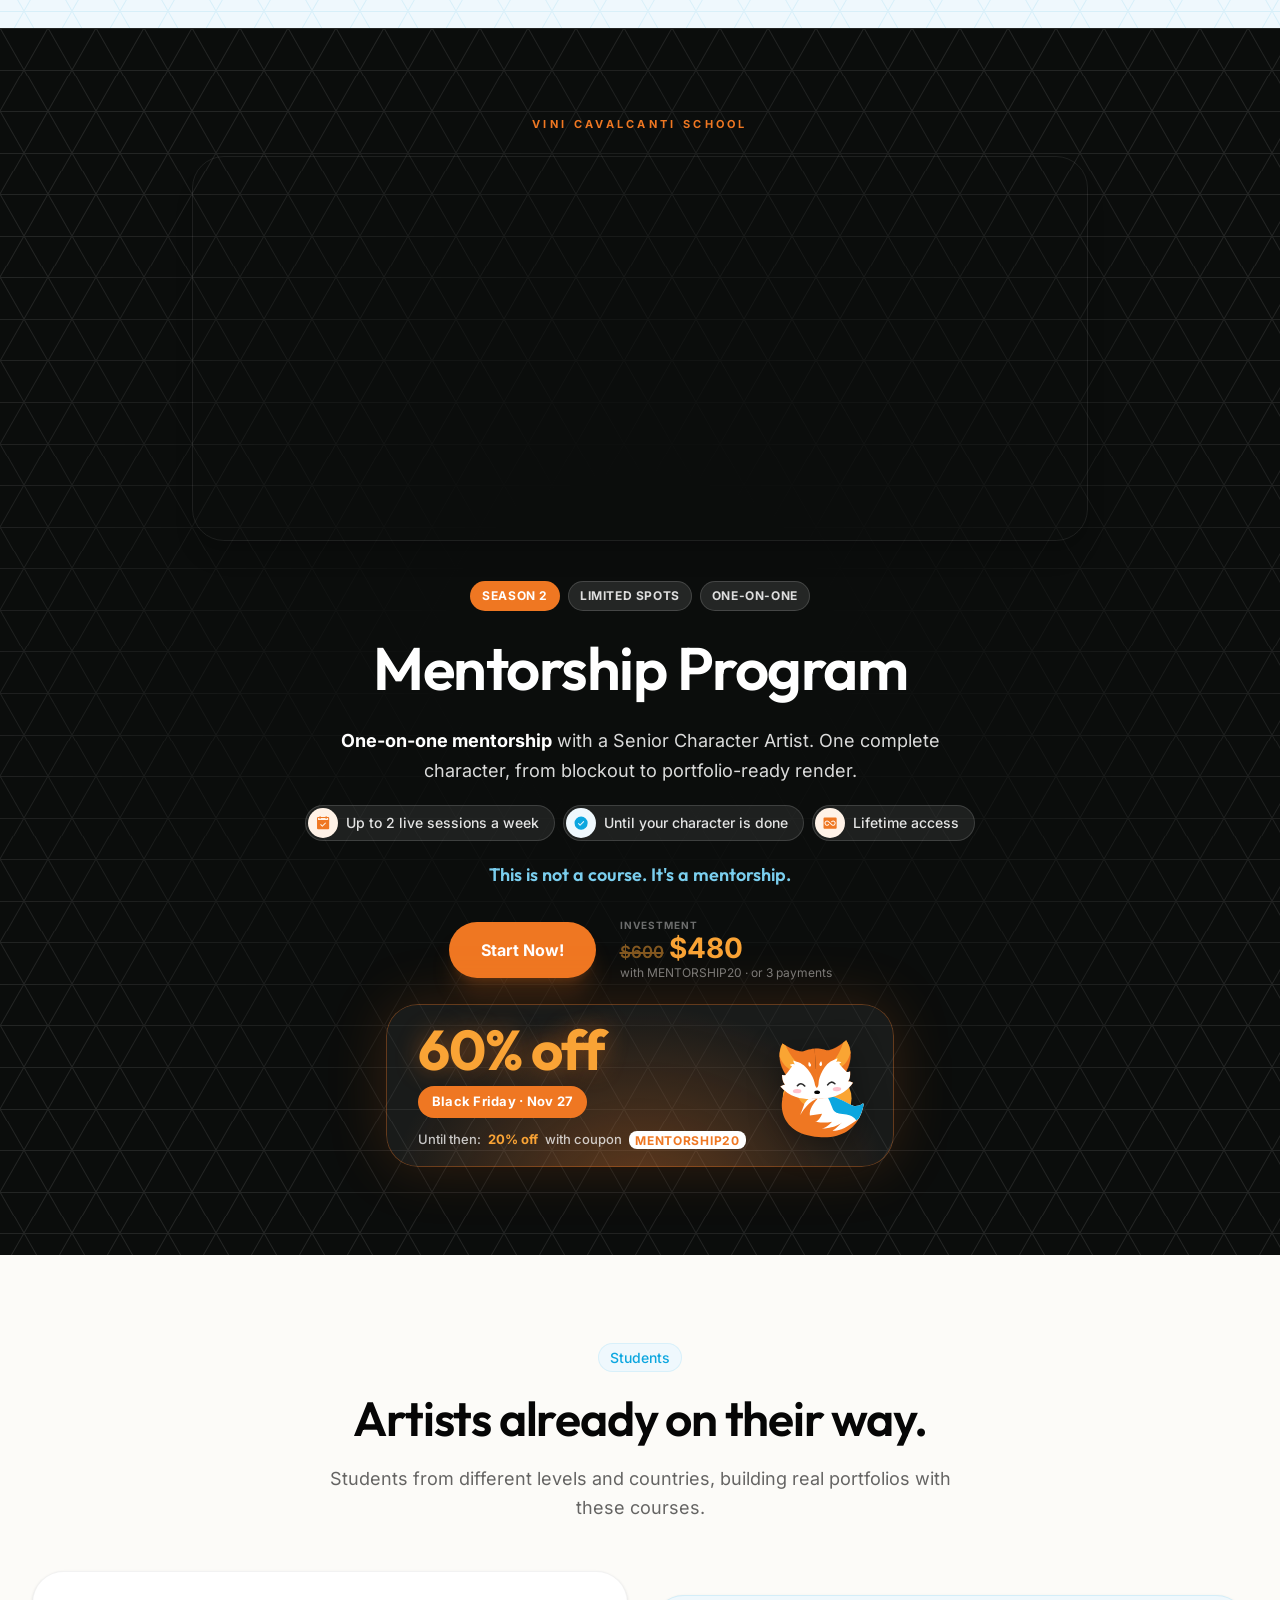
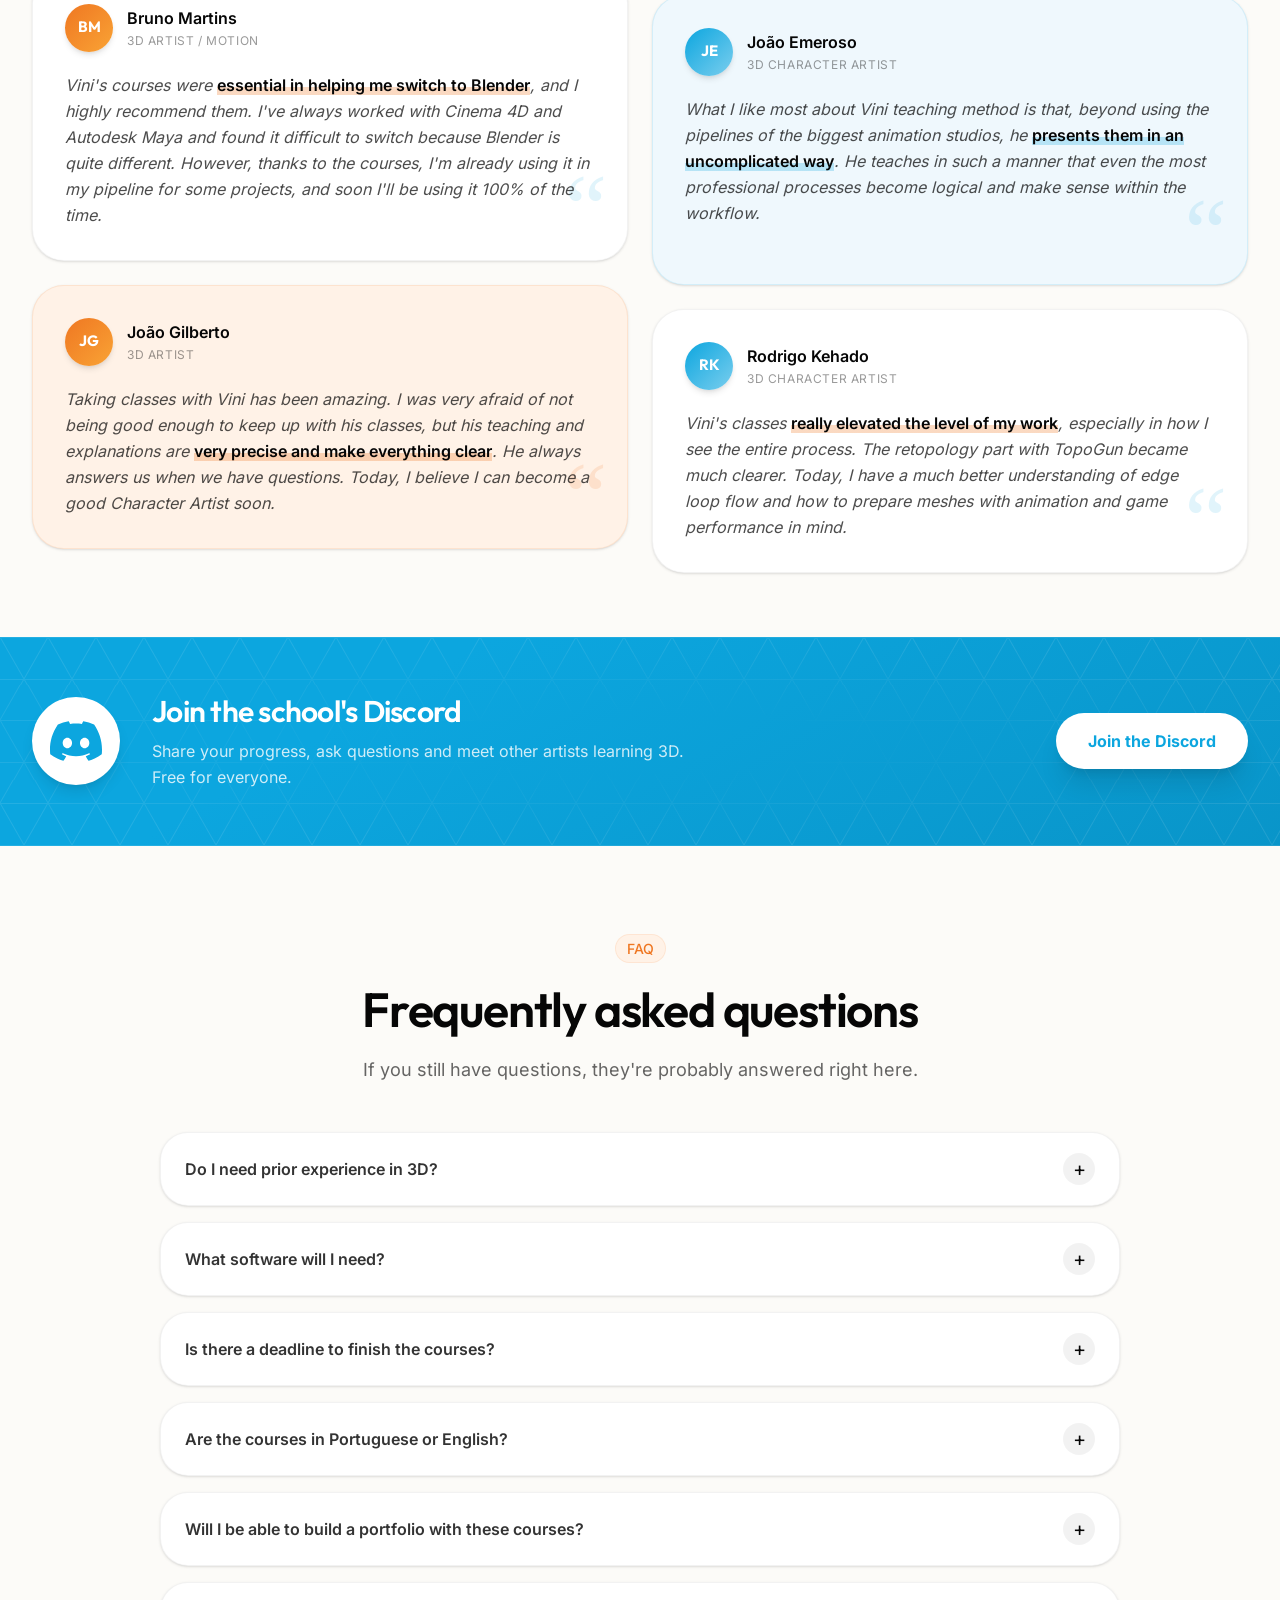
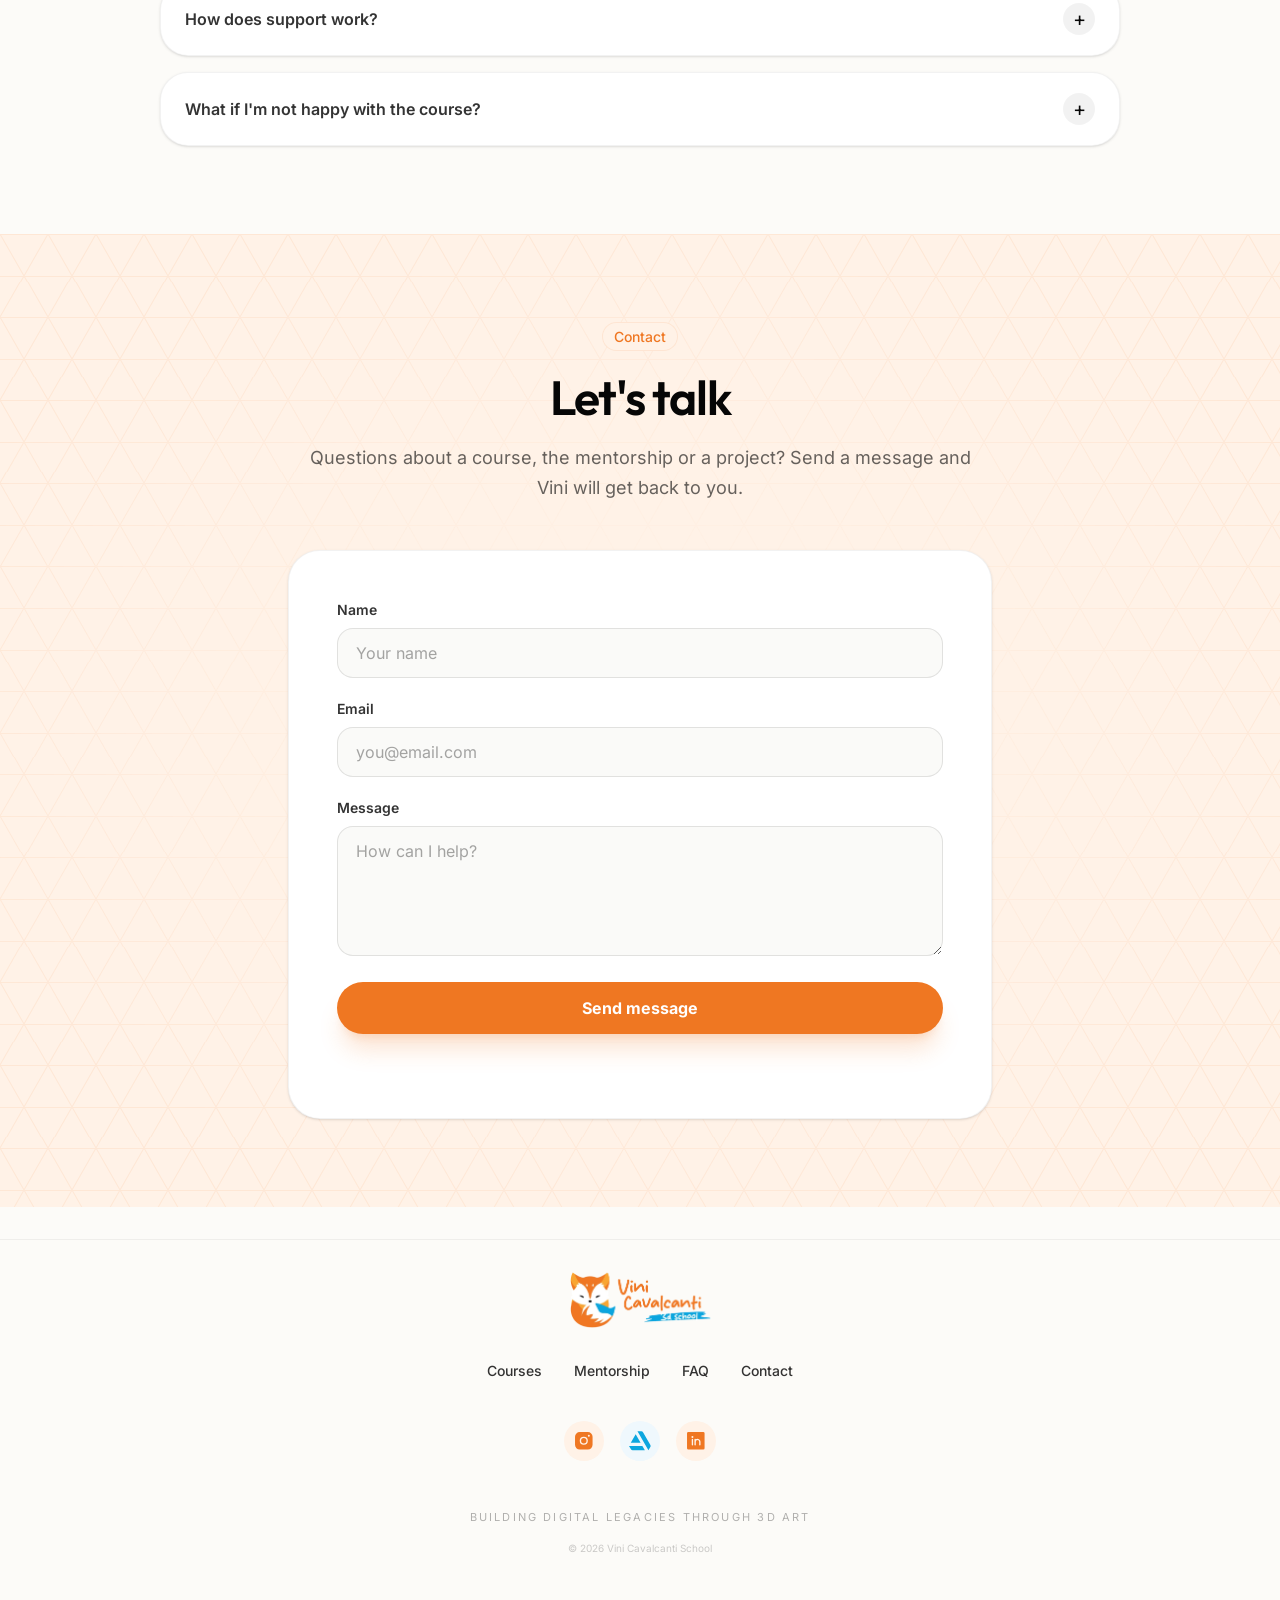
==== commit 3e819c78: "Show full price struck through plus coupon price on home and LPs Home mentorship billboard, mentorsh" ====
--- a/index.html
+++ b/index.html
@@ -303,8 +303,8 @@
         <a href="./mentorship/one-on-one-mentorship/" id="mentorship-cta" class="btn btn--primary">Start Now!</a>
         <div class="mship-billboard__price">
           <span>Investment</span>
-          <strong>$600</strong>
-          <span class="hero__price-note">or 3 payments</span>
+          <strong><s class="price-old">$600</s>$480</strong>
+          <span class="hero__price-note">with MENTORSHIP20 &middot; or 3 payments</span>
         </div>
       </div>
       <div class="mship-billboard__bf" role="note">
--- a/css/styles.css
+++ b/css/styles.css
@@ -380,3 +380,5 @@
 @keyframes bfIn{from{opacity:0;transform:translateY(14px);}to{opacity:1;transform:none;}}
 @media (prefers-reduced-motion:reduce){.bf-hero__inner{animation:none;}}
 @media (max-width:639px){.bf-hero{padding-block:1.75rem 2rem;} .bf-hero__inner{gap:0.625rem;} .bf-hero__timer{gap:0.4rem;} .bf-hero__unit{min-width:0;flex:1 1 0;padding:0.6rem 0.25rem 0.5rem;border-radius:14px;} .bf-hero__timer{align-self:stretch;} .bf-hero__num{font-size:2rem;} .bf-hero__lbl{font-size:0.625rem;letter-spacing:0.1em;} .bf-hero__fox{width:56px;right:-0.25rem;bottom:-2rem;} .bf-hero__promo{max-width:calc(100% - 4.5rem);}}
+/* Preço promocional (2026-11-12, pedido do Vini): valor cheio cortado + valor com o cupom, como nas páginas de curso. O desconto é aplicado no checkout com o cupom; a nota ao lado diz qual. Ao mudar preço ou cupom, atualizar os dois valores e a nota (HTML + i18n). */
+s.price-old{display:inline-block;text-decoration:line-through;text-decoration-thickness:2px;font-weight:600;color:inherit;opacity:.5;font-size:0.6em;margin-right:0.35em;}
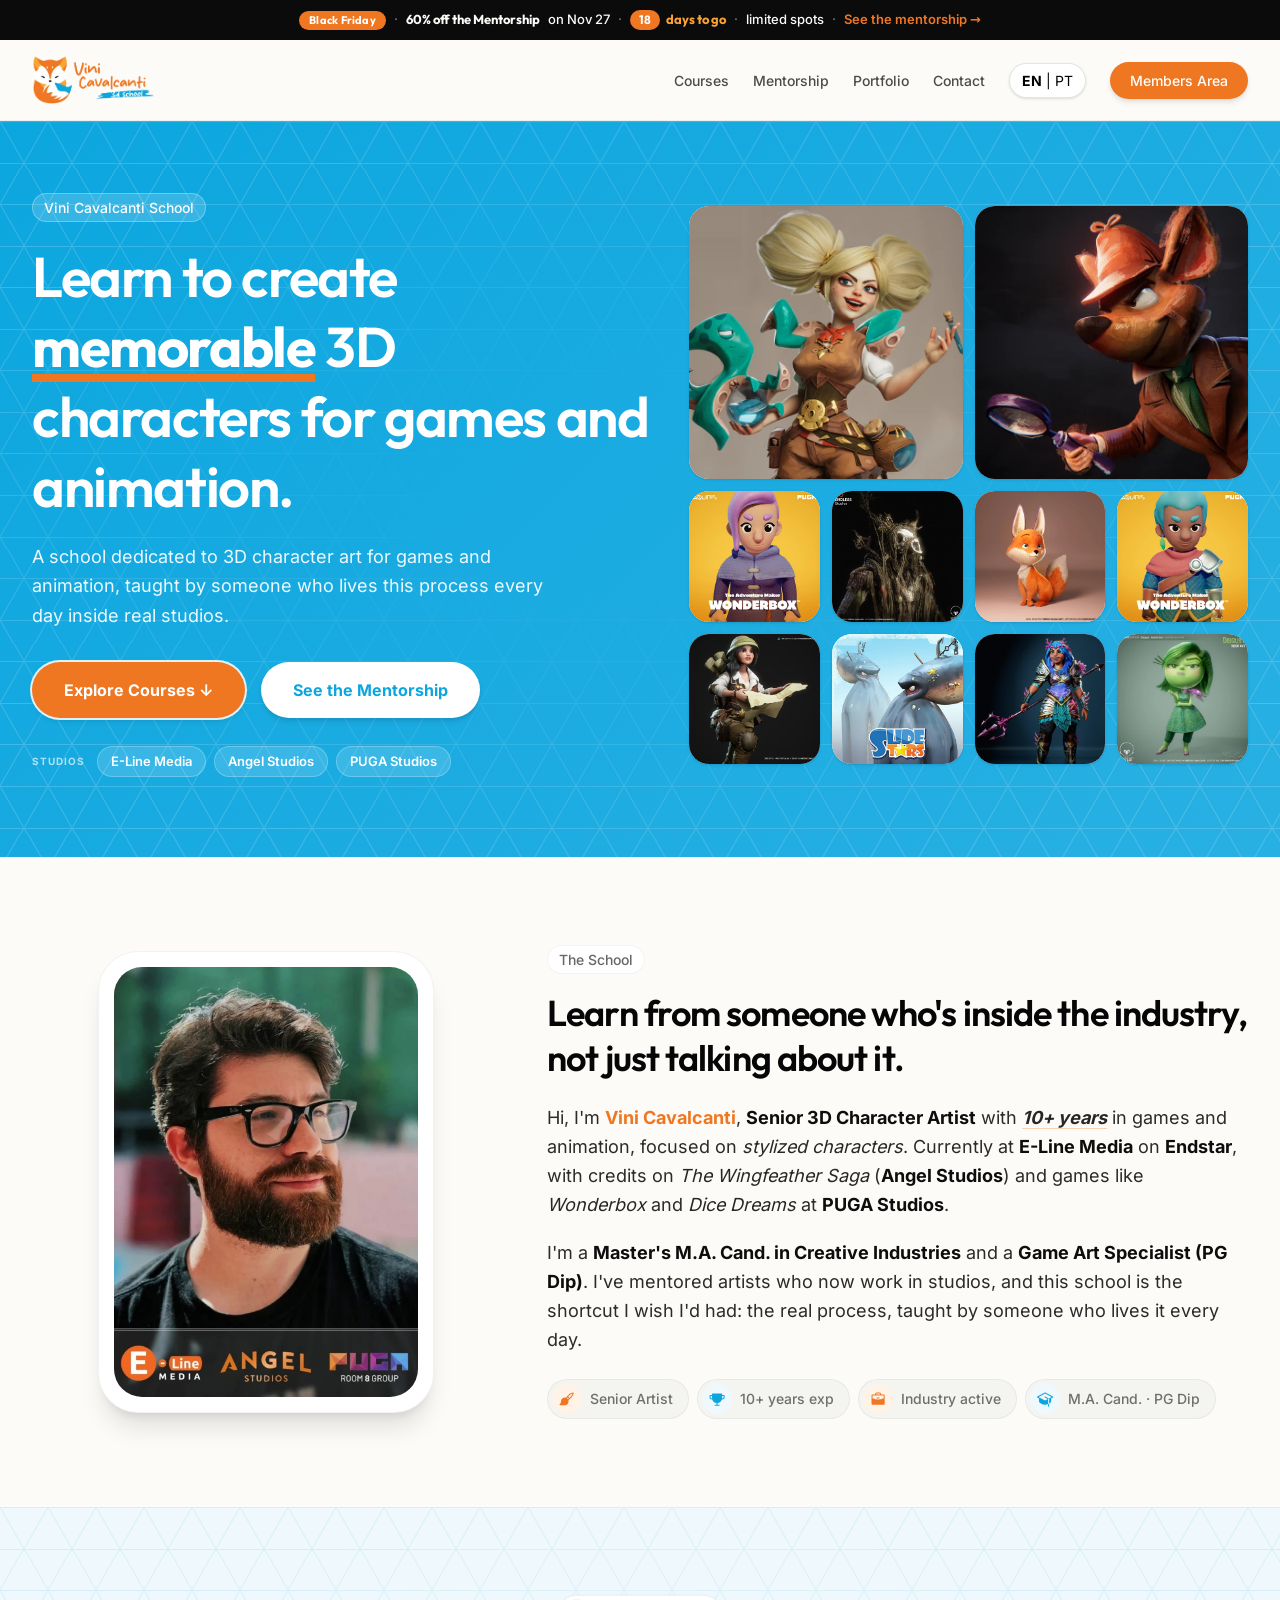
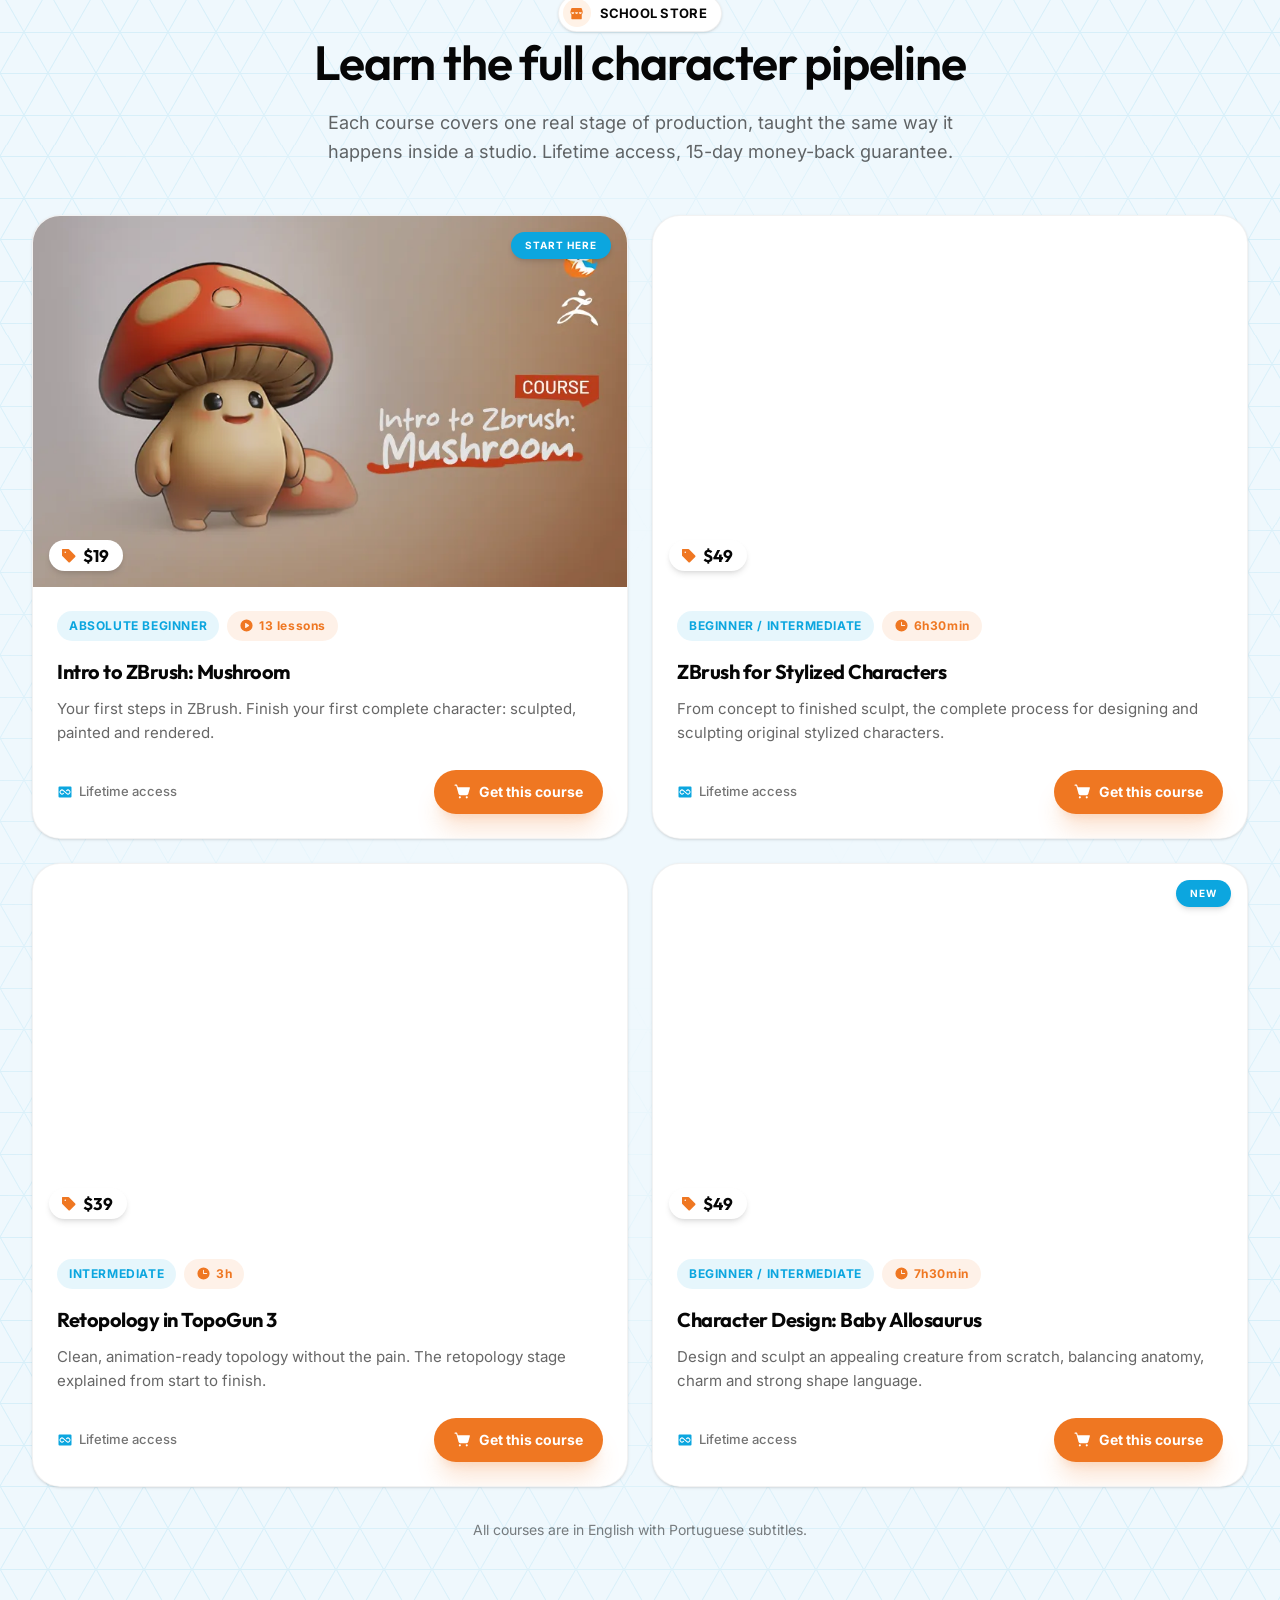
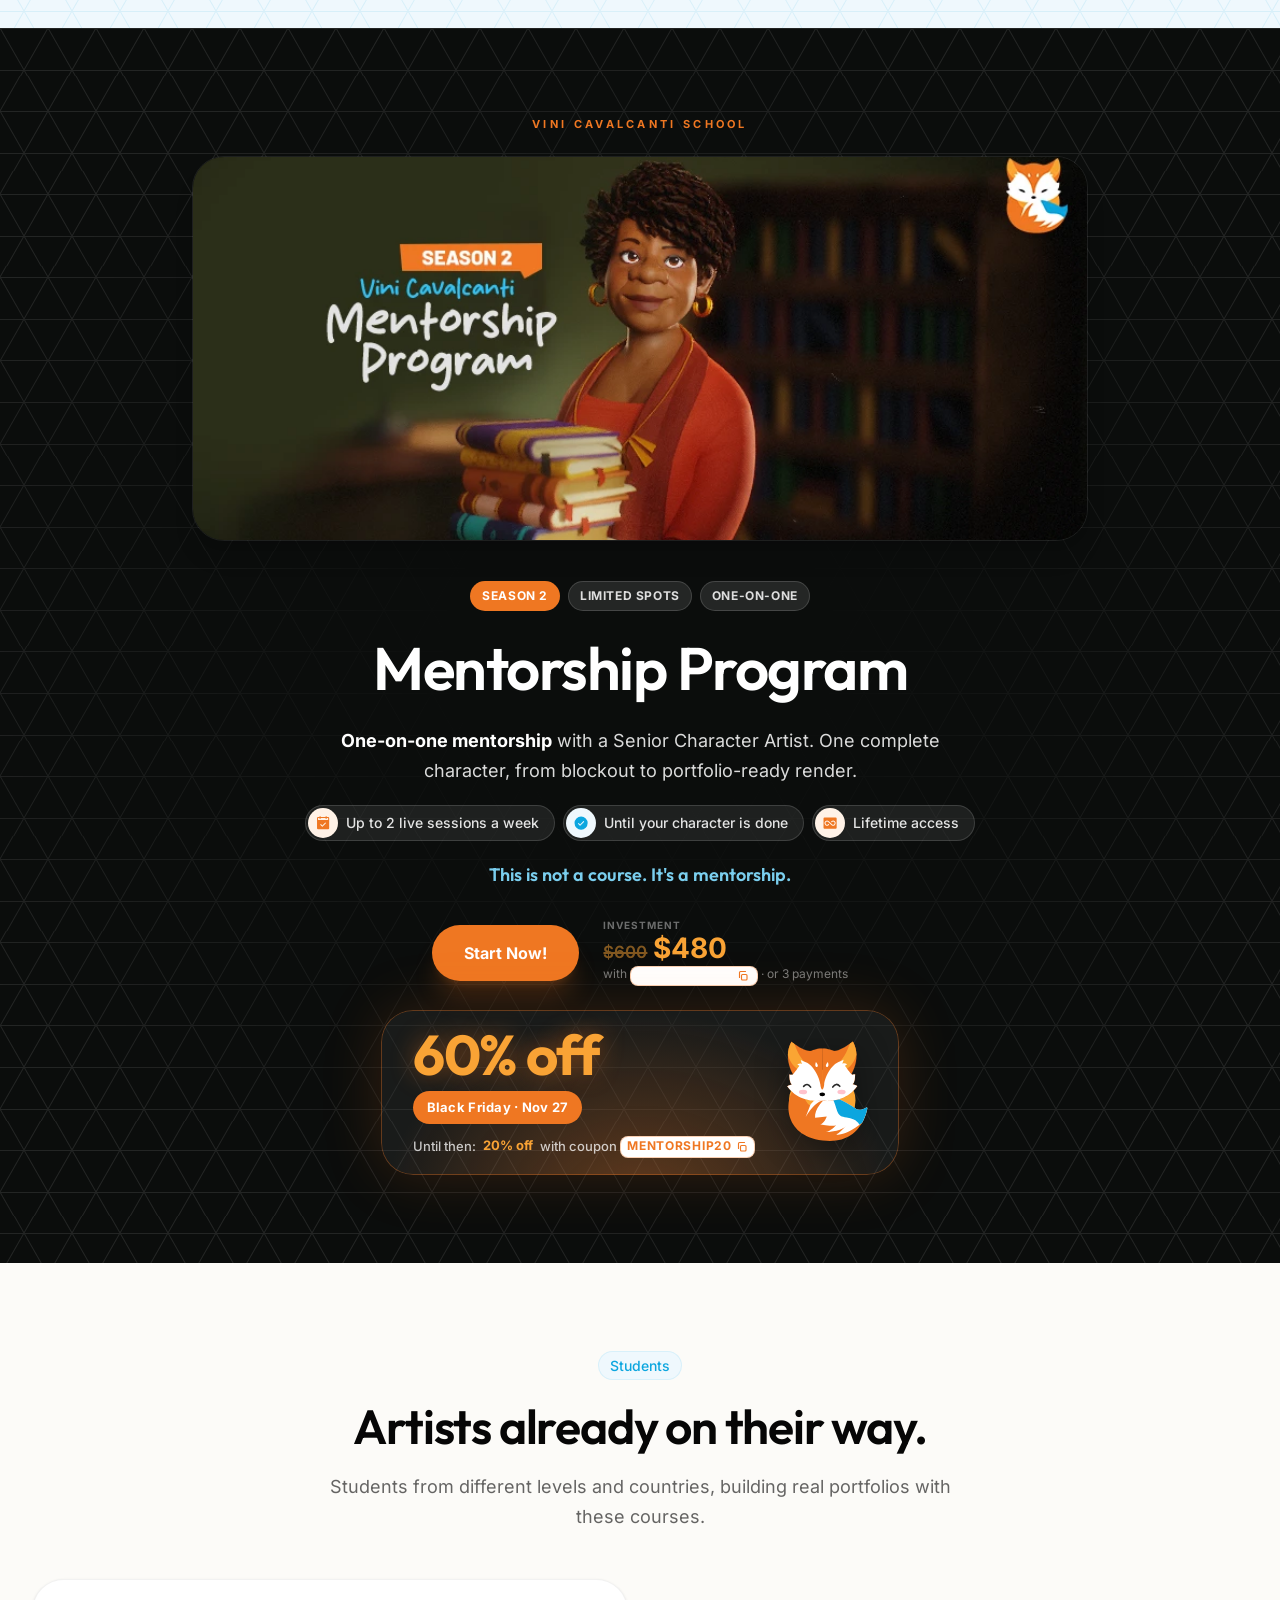
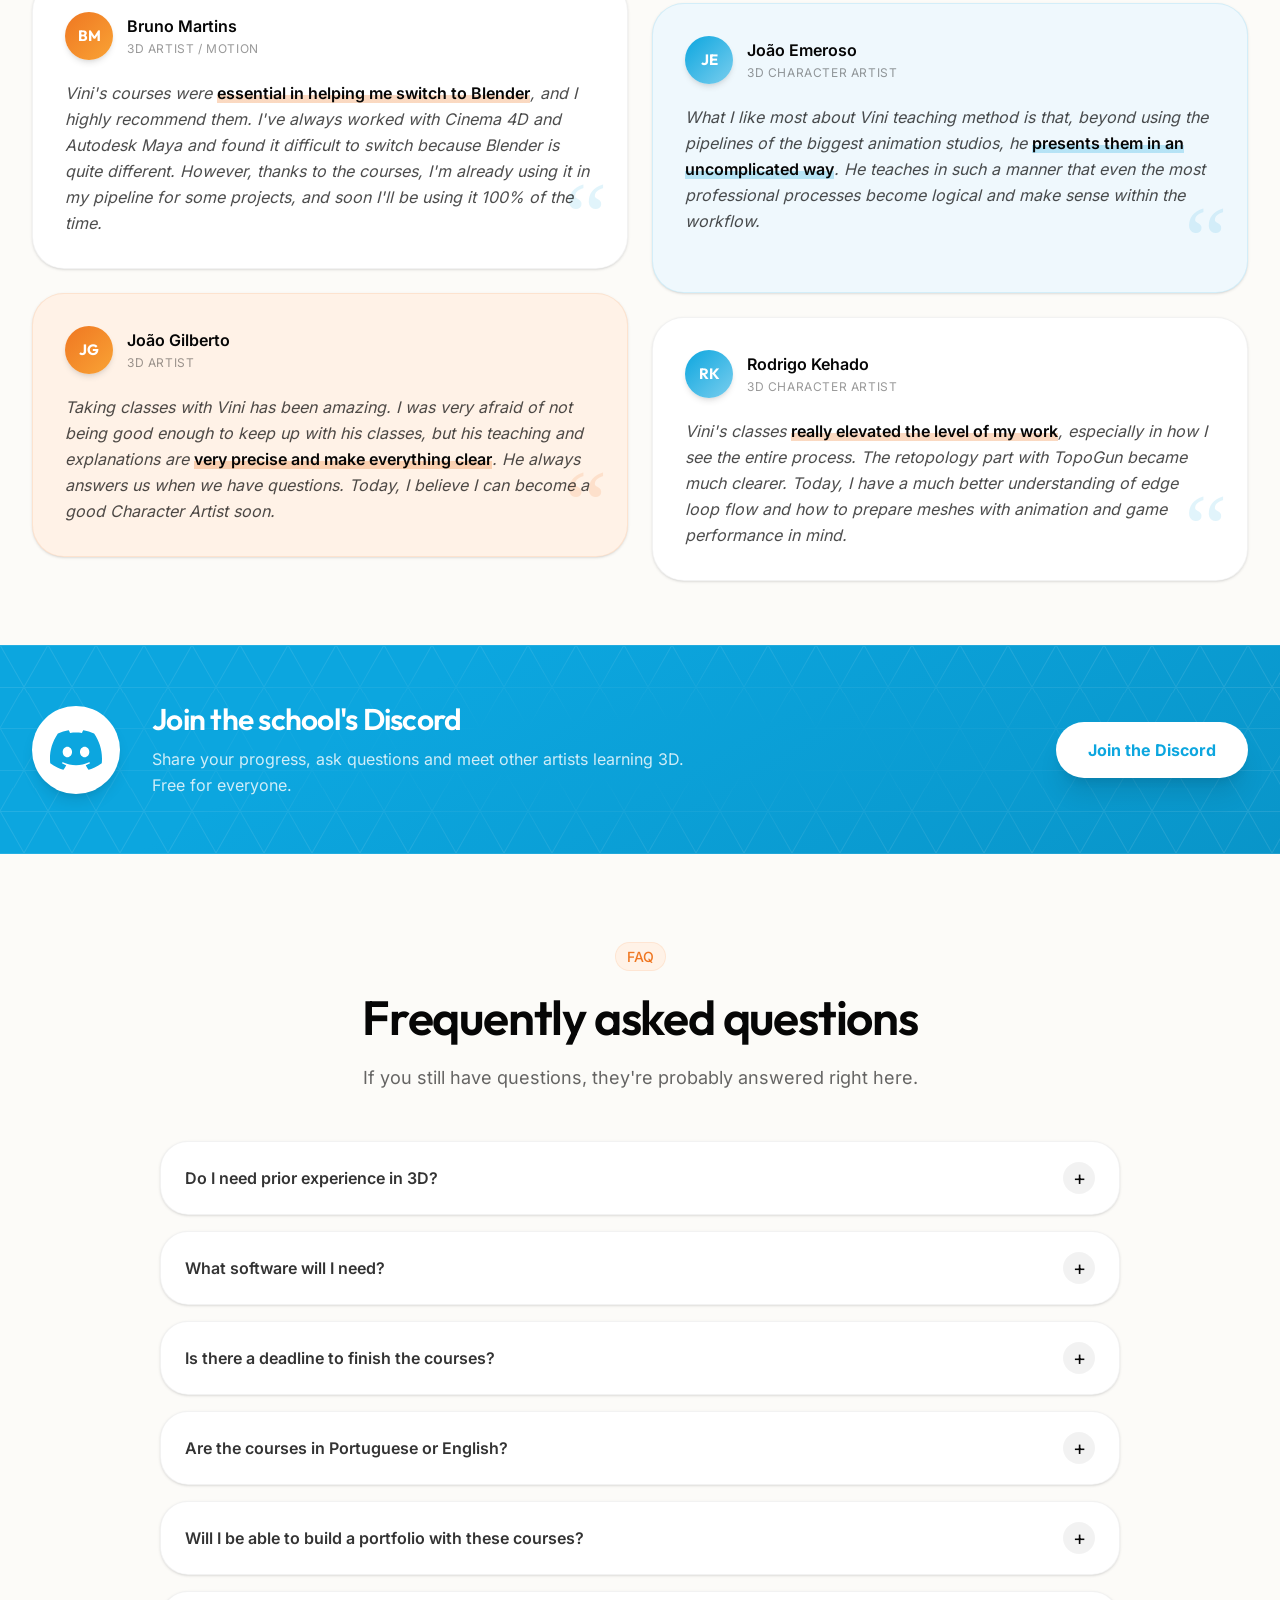
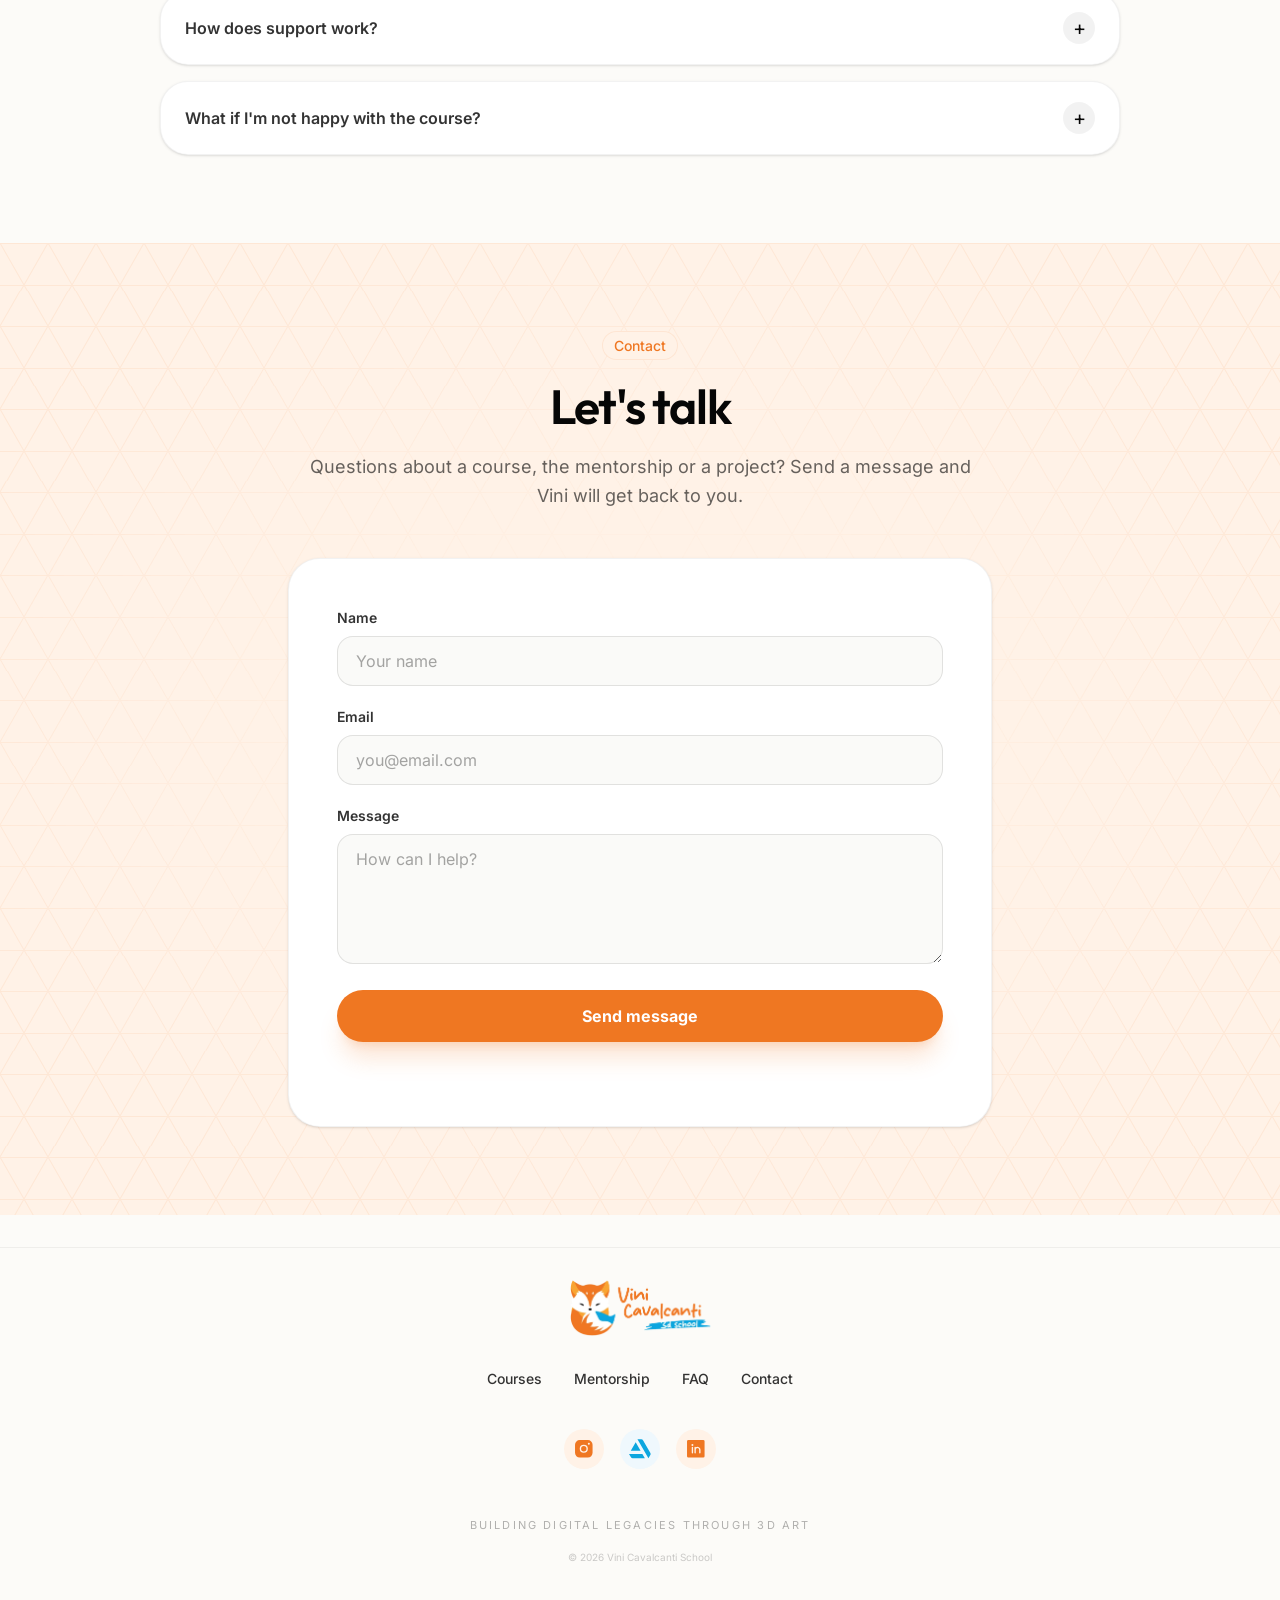
==== commit a46b836a: "Add copy buttons to every coupon code on home and LPs Each visible coupon code (MENTORSHIP20 on the " ====
--- a/index.html
+++ b/index.html
@@ -125,7 +125,7 @@
     <p class="bf-hero__today">Today &middot; 60% off</p>
     <div class="bf-hero__actions">
       <a href="./mentorship/one-on-one-mentorship/" id="bf-hero-cta" class="btn btn--primary">See the Mentorship</a>
-      <p class="bf-hero__promo">Until then: <strong>20% off</strong> with coupon <strong class="bf-hero__code">MENTORSHIP20</strong></p>
+      <p class="bf-hero__promo">Until then: <strong>20% off</strong> with coupon <button type="button" class="copy-code bf-hero__code" data-code="MENTORSHIP20" aria-label="Copy coupon MENTORSHIP20"><span class="copy-code__text">MENTORSHIP20</span><svg class="copy-code__ico" viewBox="0 0 24 24" fill="none" stroke="currentColor" stroke-width="2.25" stroke-linecap="round" stroke-linejoin="round" aria-hidden="true" focusable="false"><rect x="9" y="9" width="11" height="11" rx="2"/><path d="M5 15V5a2 2 0 0 1 2-2h10"/></svg></button></p>
     </div>
     <img class="bf-hero__fox" src="images/fox-happy-hop.svg" alt="" width="72" height="87" decoding="async">
   </div>
@@ -304,14 +304,14 @@
         <div class="mship-billboard__price">
           <span>Investment</span>
           <strong><s class="price-old">$600</s>$480</strong>
-          <span class="hero__price-note">with MENTORSHIP20 &middot; or 3 payments</span>
+          <span class="hero__price-note">with <button type="button" class="copy-code" data-code="MENTORSHIP20" aria-label="Copy coupon MENTORSHIP20"><span class="copy-code__text">MENTORSHIP20</span><svg class="copy-code__ico" viewBox="0 0 24 24" fill="none" stroke="currentColor" stroke-width="2.25" stroke-linecap="round" stroke-linejoin="round" aria-hidden="true" focusable="false"><rect x="9" y="9" width="11" height="11" rx="2"/><path d="M5 15V5a2 2 0 0 1 2-2h10"/></svg></button> &middot; or 3 payments</span>
         </div>
       </div>
       <div class="mship-billboard__bf" role="note">
         <div class="mship-billboard__bf-col">
           <strong class="mship-billboard__bf-pct">60% off</strong>
           <span class="mship-billboard__bf-tag">Black Friday &middot; Nov 27</span>
-          <p class="mship-billboard__promo">Until then: <strong>20% off</strong> with coupon <strong class="mship-billboard__code">MENTORSHIP20</strong></p>
+          <p class="mship-billboard__promo">Until then: <strong>20% off</strong> with coupon <button type="button" class="copy-code mship-billboard__code" data-code="MENTORSHIP20" aria-label="Copy coupon MENTORSHIP20"><span class="copy-code__text">MENTORSHIP20</span><svg class="copy-code__ico" viewBox="0 0 24 24" fill="none" stroke="currentColor" stroke-width="2.25" stroke-linecap="round" stroke-linejoin="round" aria-hidden="true" focusable="false"><rect x="9" y="9" width="11" height="11" rx="2"/><path d="M5 15V5a2 2 0 0 1 2-2h10"/></svg></button></p>
         </div>
         <img class="mship-billboard__bf-fox" src="images/fox-happy-hop.svg" alt="" width="96" height="116" loading="lazy" decoding="async">
       </div>
--- a/css/styles.css
+++ b/css/styles.css
@@ -382,3 +382,11 @@
 @media (max-width:639px){.bf-hero{padding-block:1.75rem 2rem;} .bf-hero__inner{gap:0.625rem;} .bf-hero__timer{gap:0.4rem;} .bf-hero__unit{min-width:0;flex:1 1 0;padding:0.6rem 0.25rem 0.5rem;border-radius:14px;} .bf-hero__timer{align-self:stretch;} .bf-hero__num{font-size:2rem;} .bf-hero__lbl{font-size:0.625rem;letter-spacing:0.1em;} .bf-hero__fox{width:56px;right:-0.25rem;bottom:-2rem;} .bf-hero__promo{max-width:calc(100% - 4.5rem);}}
 /* Preço promocional (2026-11-12, pedido do Vini): valor cheio cortado + valor com o cupom, como nas páginas de curso. O desconto é aplicado no checkout com o cupom; a nota ao lado diz qual. Ao mudar preço ou cupom, atualizar os dois valores e a nota (HTML + i18n). */
 s.price-old{display:inline-block;text-decoration:line-through;text-decoration-thickness:2px;font-weight:600;color:inherit;opacity:.5;font-size:0.6em;margin-right:0.35em;}
+/* Botão copiar cupom (2026-11-12, pedido do Vini): o código do cupom vira um botão que copia o código; o ícone vira check e o texto vira "copied!"/"copiado!" por 1,5s (js/main.js, bloco "Copy coupon"). Mesma cara do selo de cupom (branco, laranja, cantos 8px). Área de toque de 40px via ::before, sem mudar o layout. */
+.copy-code{position:relative;display:inline-flex;align-items:center;gap:0.35em;vertical-align:baseline;margin:0;padding:0.125rem 0.5rem;border:1px solid rgba(239,119,34,.35);border-radius:8px;background:var(--color-white);color:var(--color-orange);font:inherit;font-weight:700;letter-spacing:0.06em;line-height:1.4;white-space:nowrap;cursor:pointer;-webkit-appearance:none;appearance:none;transition:background-color .15s ease,color .15s ease;}
+.copy-code::before{content:"";position:absolute;left:0;right:0;top:50%;height:40px;transform:translateY(-50%);}
+.copy-code__ico{width:1em;height:1em;flex:none;}
+.copy-code:hover{background:var(--color-orange-soft);}
+.copy-code:focus-visible{outline:2px solid var(--color-orange);outline-offset:2px;}
+.copy-code.is-copied{background:var(--color-orange)!important;border-color:var(--color-orange);color:var(--color-white)!important;}
+.copy-code--xs{padding:0.05rem 0.4rem;font-size:0.6875rem;}
